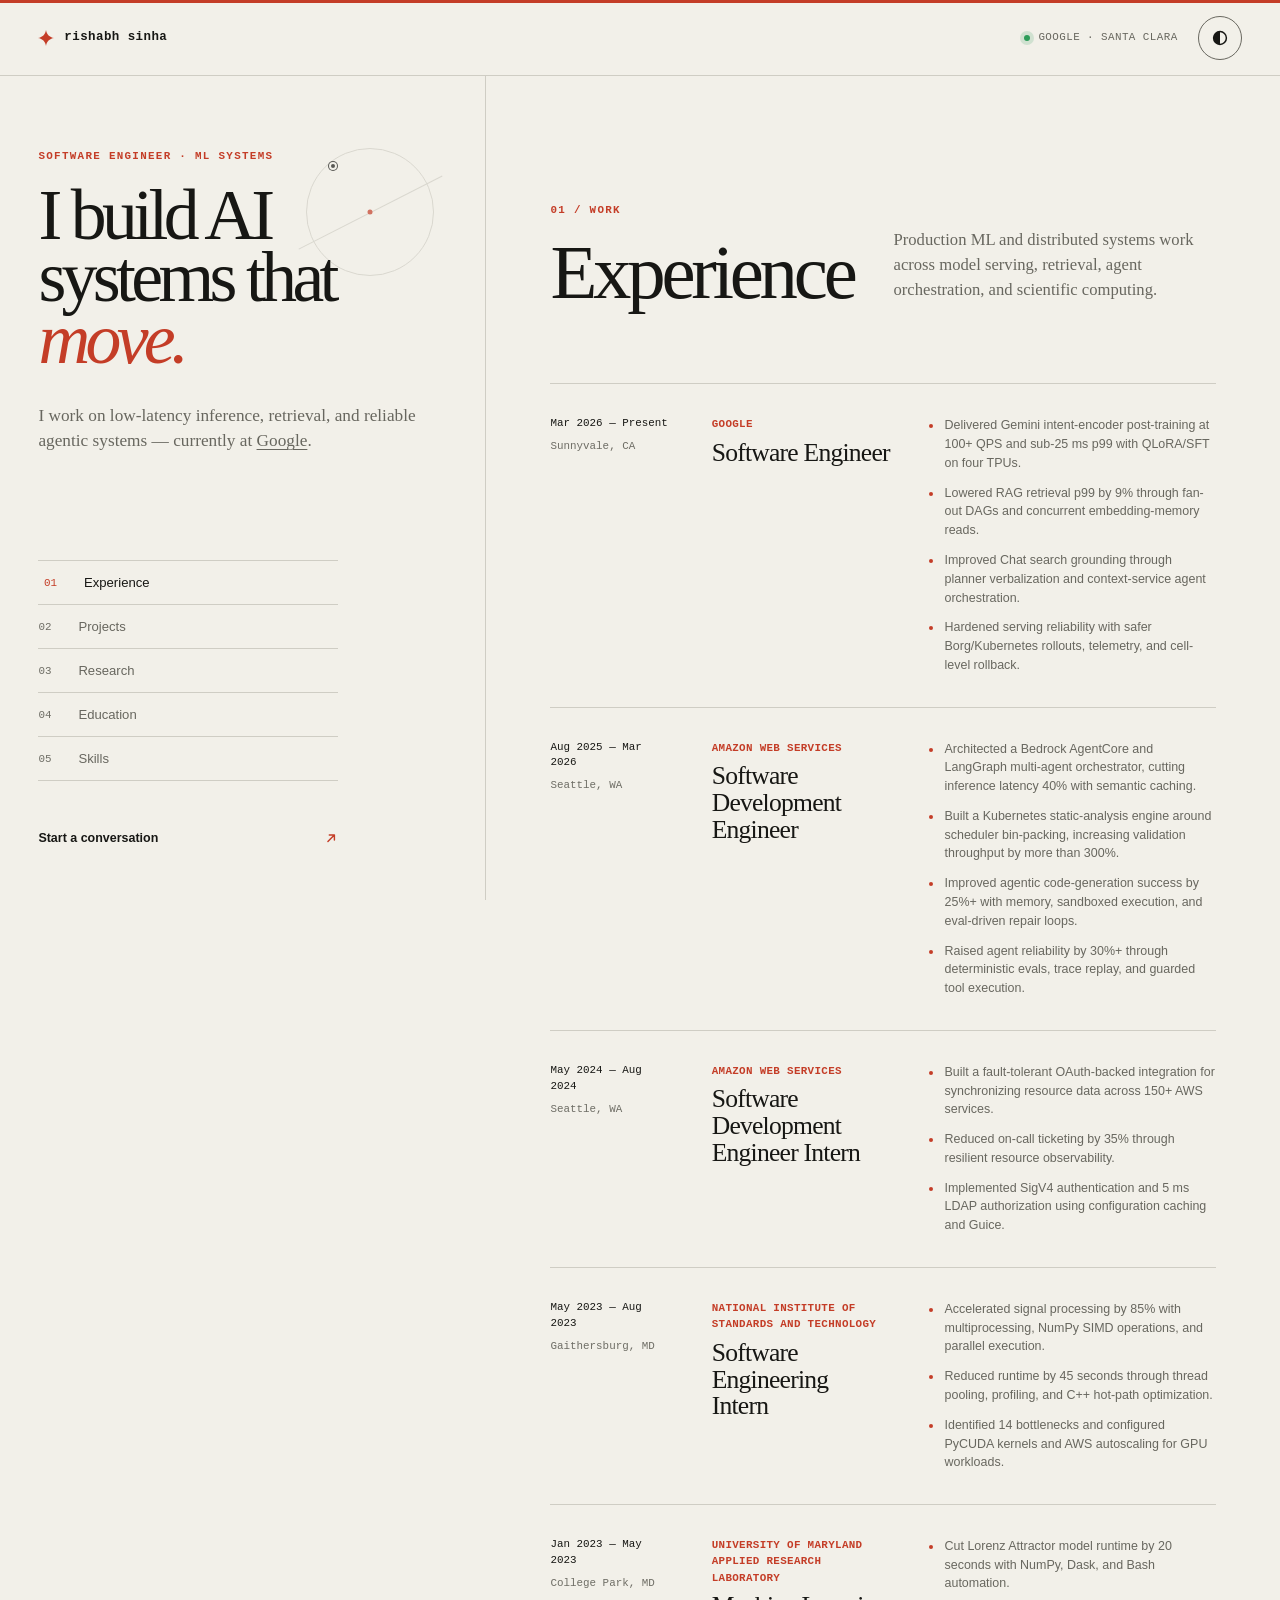
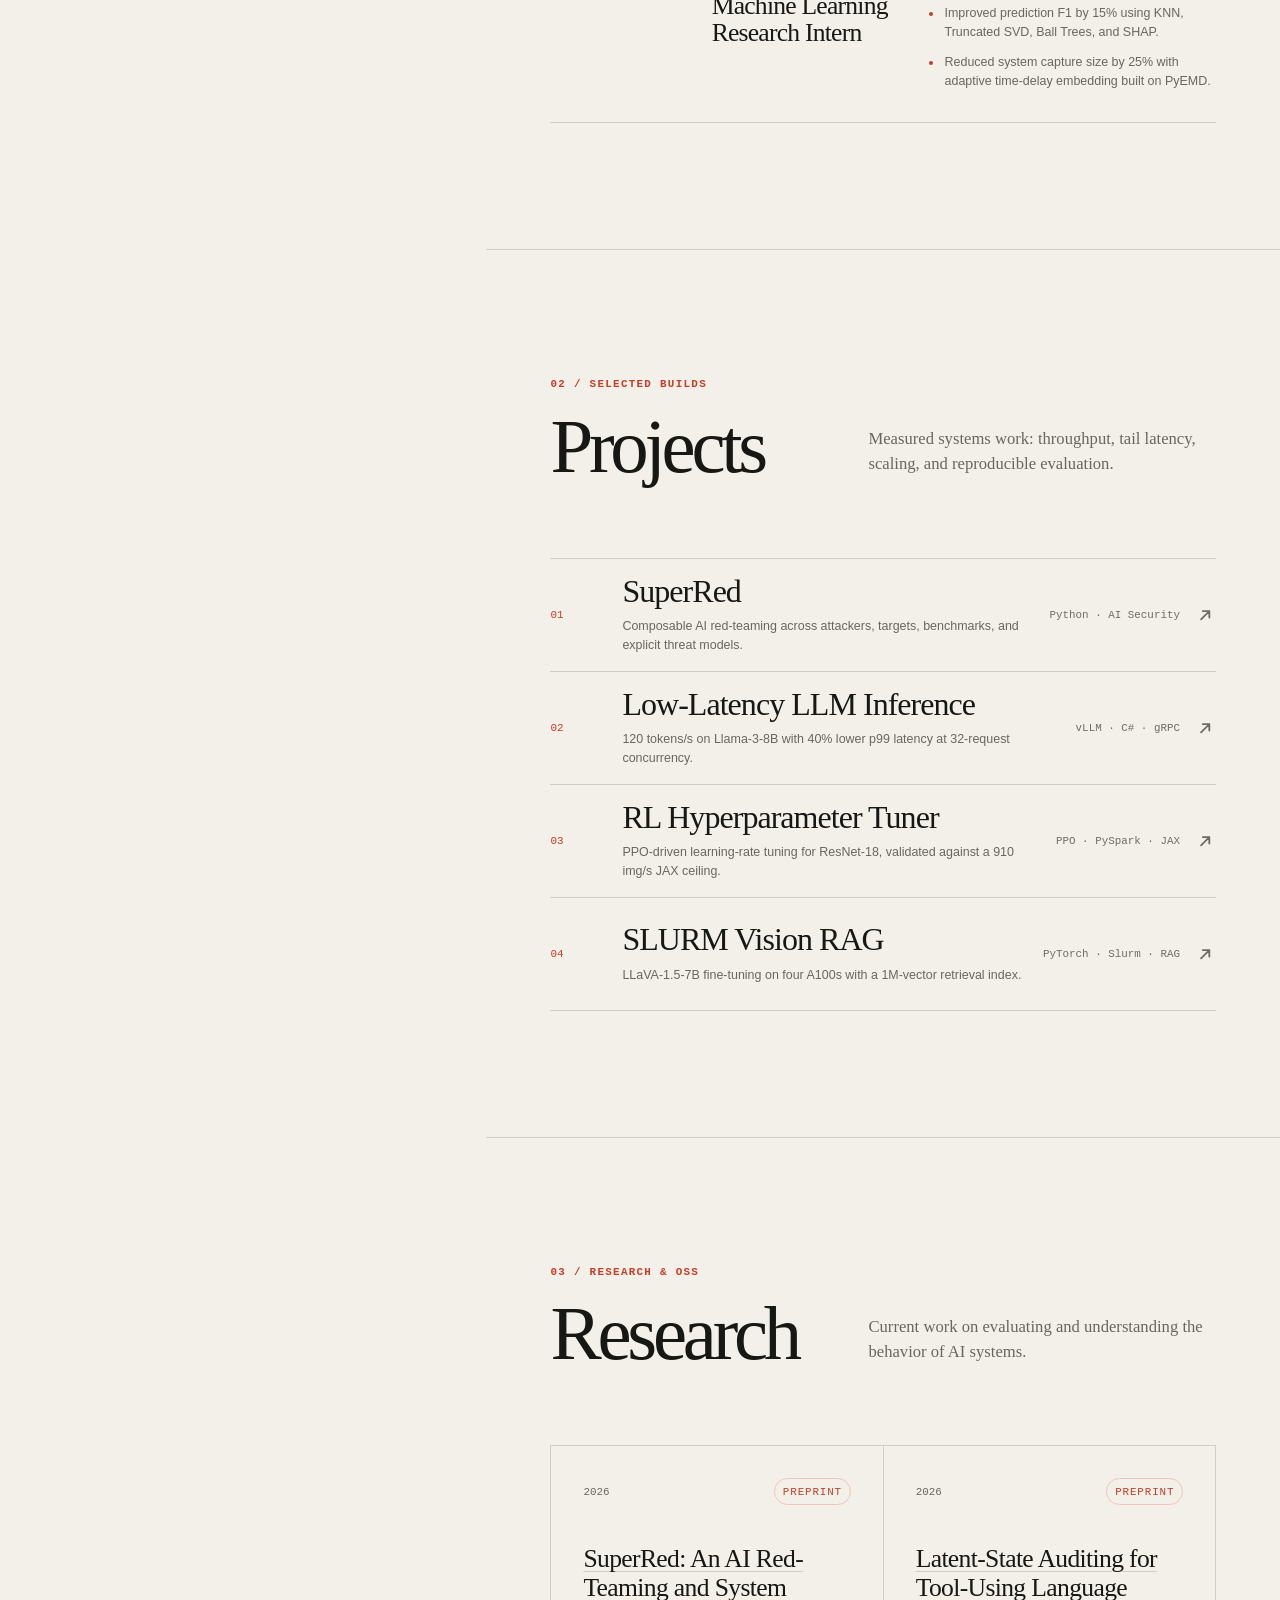
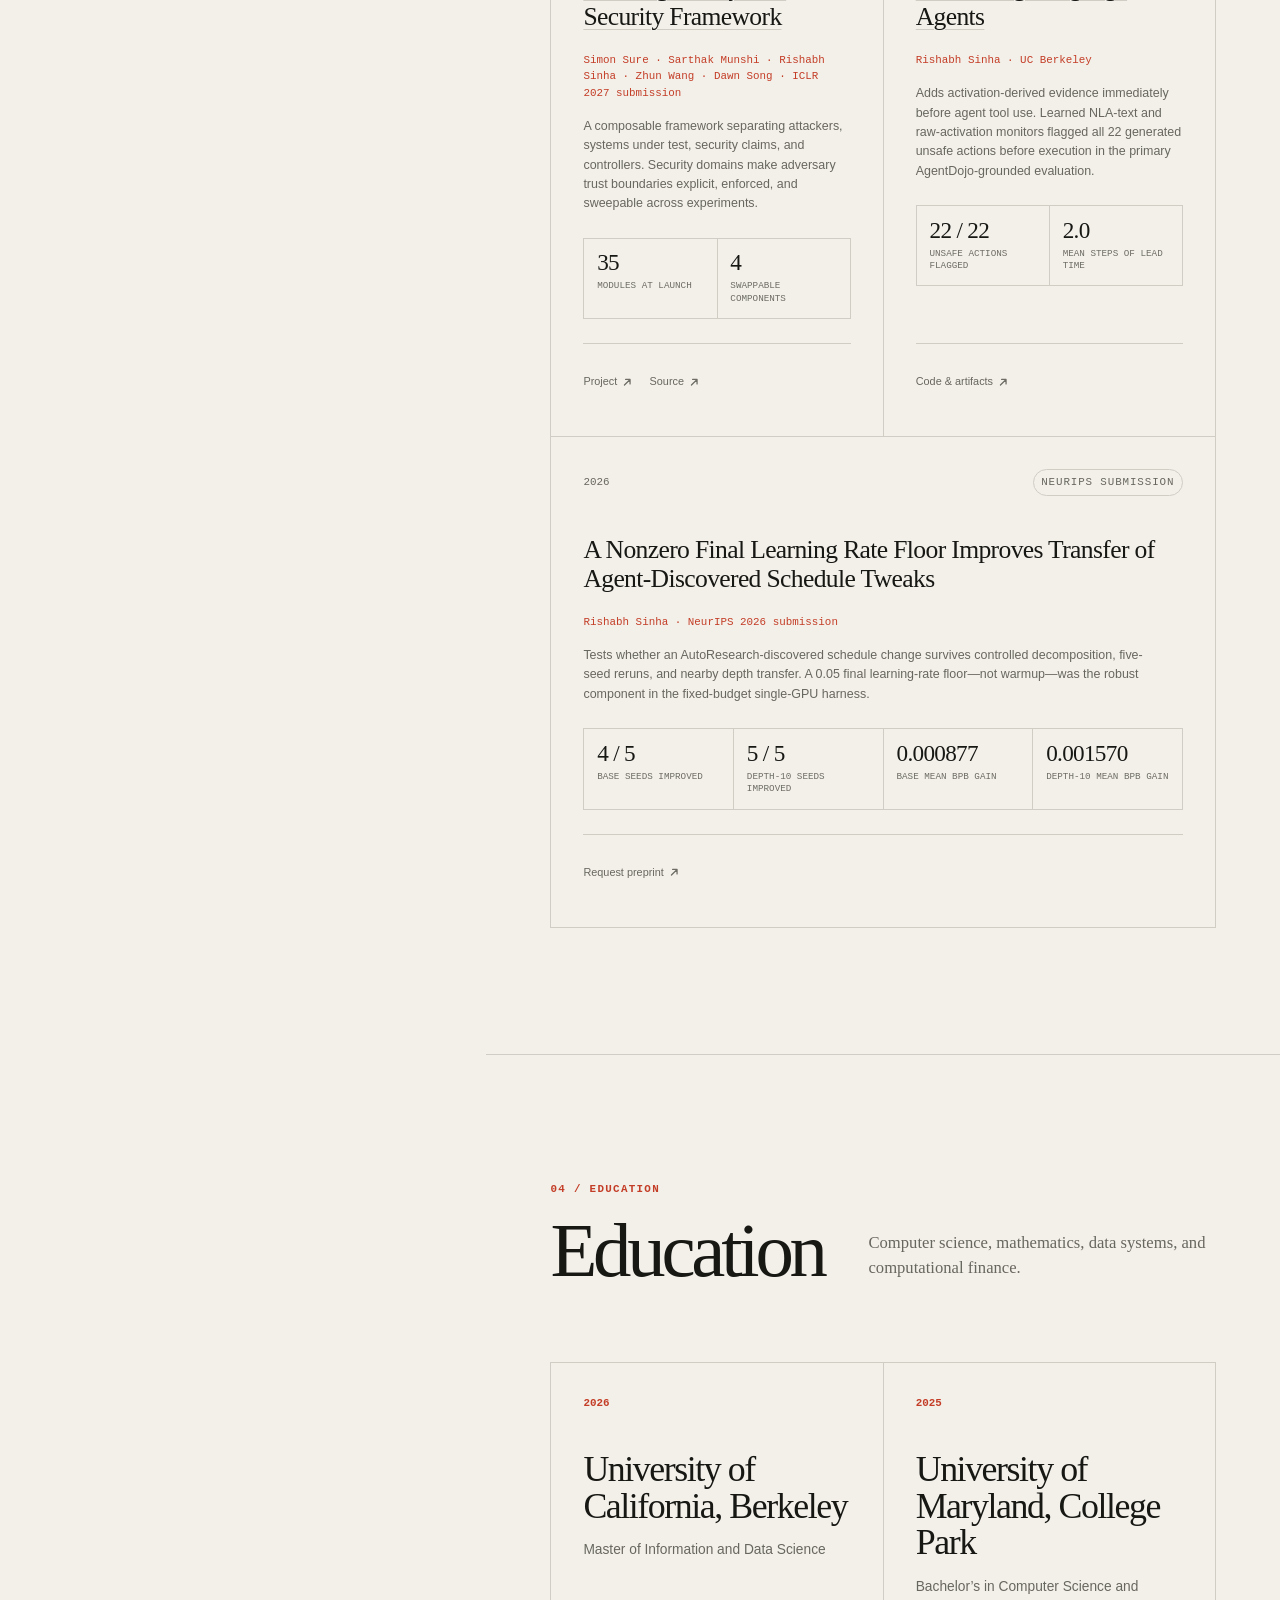
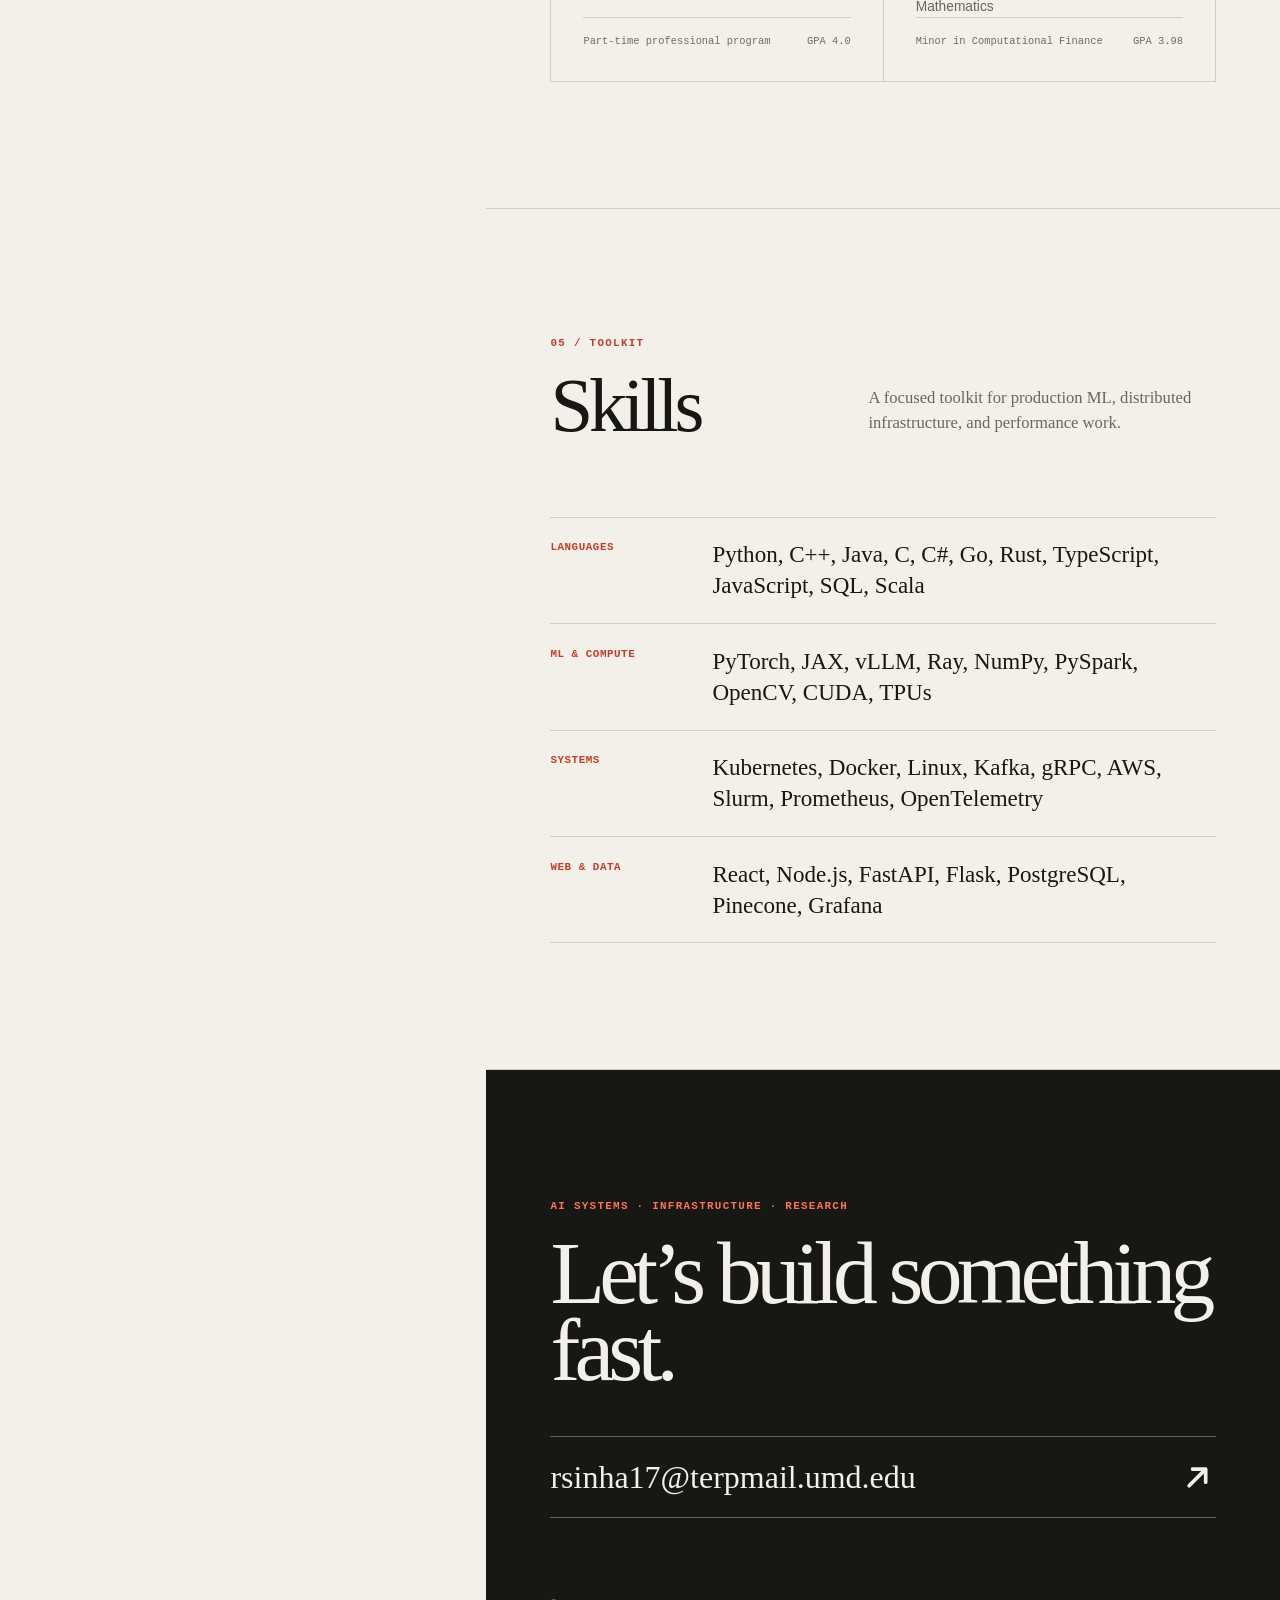
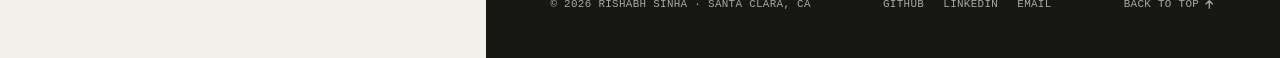
==== index.html @ 25729411 "Indent the sections now nested inside <main> Whitespace only; no rendering change.  Co-Authored-By: " ====
<!doctype html>
<html lang="en">
  <head>
    <meta charset="UTF-8" />
    <meta
      name="viewport"
      content="width=device-width, initial-scale=1.0, viewport-fit=cover"
    />
    <meta
      name="description"
      content="Rishabh Sinha is a software engineer building low-latency AI infrastructure, distributed systems, and reliable agentic systems."
    />
    <meta
      name="theme-color"
      media="(prefers-color-scheme: light)"
      content="#f2f0e9"
    />
    <meta
      name="theme-color"
      media="(prefers-color-scheme: dark)"
      content="#171714"
    />
    <meta property="og:title" content="Rishabh Sinha — Software Engineer" />
    <meta
      property="og:description"
      content="Low-latency AI infrastructure, distributed systems, and reliable agentic systems."
    />
    <meta property="og:type" content="profile" />
    <meta property="og:url" content="https://rishabhsinha.dev/" />
    <meta property="og:site_name" content="Rishabh Sinha" />
    <meta property="og:locale" content="en_US" />
    <meta property="og:image" content="https://rishabhsinha.dev/og-image.png" />
    <meta property="og:image:type" content="image/png" />
    <meta property="og:image:width" content="1200" />
    <meta property="og:image:height" content="630" />
    <meta
      property="og:image:alt"
      content="Rishabh Sinha — software engineer, ML systems. I build AI systems that move."
    />
    <meta name="twitter:card" content="summary_large_image" />
    <meta name="twitter:image" content="https://rishabhsinha.dev/og-image.png" />
    <title>Rishabh Sinha — Software Engineer</title>
    <link rel="canonical" href="https://rishabhsinha.dev/" />
    <link rel="icon" href="favicon.svg" type="image/svg+xml" />
    <link rel="icon" href="icon-192.png" type="image/png" sizes="192x192" />
    <link rel="apple-touch-icon" href="apple-touch-icon.png" />
    <link rel="manifest" href="site.webmanifest" />
    <link rel="stylesheet" href="styles.css" />
    <script type="application/ld+json">
      {
        "@context": "https://schema.org",
        "@type": "ProfilePage",
        "url": "https://rishabhsinha.dev/",
        "dateModified": "2026-08-04",
        "mainEntity": {
          "@type": "Person",
          "name": "Rishabh Sinha",
          "jobTitle": "Software Engineer",
          "email": "mailto:rsinha17@terpmail.umd.edu",
          "homeLocation": {
            "@type": "Place",
            "name": "Santa Clara, California"
          },
          "alumniOf": [
            {
              "@type": "CollegeOrUniversity",
              "name": "University of California, Berkeley"
            },
            {
              "@type": "CollegeOrUniversity",
              "name": "University of Maryland, College Park"
            }
          ],
          "worksFor": {
            "@type": "Organization",
            "name": "Google",
            "url": "https://about.google/"
          },
          "knowsAbout": [
            "Machine learning systems",
            "Low-latency inference",
            "Distributed systems",
            "AI agents",
            "High-performance computing"
          ],
          "sameAs": [
            "https://github.com/rishabhsinha17",
            "https://www.linkedin.com/in/rishabhsinha17"
          ]
        }
      }
    </script>
    <script src="script.js" defer></script>
  </head>
  <body>
    <!--
      Icon sprite. Every decorative mark on the page is drawn from these symbols
      rather than a Unicode glyph, so the shapes are identical on every OS
      instead of falling back to Apple Symbols / Segoe UI Symbol / Noto per platform.
    -->
    <svg class="icon-sprite" xmlns="http://www.w3.org/2000/svg" aria-hidden="true">
      <symbol id="i-star" viewBox="0 0 16 16">
        <path
          d="M8 0c.6 4.4 3.6 7.4 8 8-4.4.6-7.4 3.6-8 8-.6-4.4-3.6-7.4-8-8 4.4-.6 7.4-3.6 8-8Z"
          fill="currentColor"
        />
      </symbol>
      <symbol id="i-contrast" viewBox="0 0 16 16">
        <circle cx="8" cy="8" r="6.4" fill="none" stroke="currentColor" stroke-width="1.5" />
        <path d="M8 1.6a6.4 6.4 0 0 0 0 12.8Z" fill="currentColor" />
      </symbol>
      <symbol id="i-sun" viewBox="0 0 16 16">
        <circle cx="8" cy="8" r="3.1" fill="currentColor" />
        <g
          fill="none"
          stroke="currentColor"
          stroke-width="1.5"
          stroke-linecap="round"
        >
          <path d="M8 .9v1.8M8 13.3v1.8M.9 8h1.8M13.3 8h1.8" />
          <path d="m3 3 1.3 1.3M11.7 11.7 13 13M13 3l-1.3 1.3M4.3 11.7 3 13" />
        </g>
      </symbol>
      <symbol id="i-arrow-ne" viewBox="0 0 16 16">
        <path
          d="M4.4 11.6 11.6 4.4M5.9 4.4h5.7v5.7"
          fill="none"
          stroke="currentColor"
          stroke-width="1.6"
          stroke-linecap="round"
          stroke-linejoin="round"
        />
      </symbol>
      <symbol id="i-arrow-up" viewBox="0 0 16 16">
        <path
          d="M8 13.1V3.4M3.8 7.6 8 3.4l4.2 4.2"
          fill="none"
          stroke="currentColor"
          stroke-width="1.6"
          stroke-linecap="round"
          stroke-linejoin="round"
        />
      </symbol>
    </svg>

    <a class="skip-link" href="#main-content">Skip to content</a>

    <header class="site-header">
      <a class="wordmark" href="#top" aria-label="Rishabh Sinha, back to top">
        <svg class="wordmark-mark" aria-hidden="true" focusable="false">
          <use href="#i-star" />
        </svg>
        <span>rishabh sinha</span>
      </a>

      <div class="header-actions">
        <p class="availability">
          <span class="availability-dot" aria-hidden="true"></span>
          Google · Santa Clara
        </p>
        <button class="theme-toggle" type="button" aria-label="Switch to dark theme">
          <svg class="theme-icon theme-icon-light" aria-hidden="true" focusable="false">
            <use href="#i-contrast" />
          </svg>
          <svg class="theme-icon theme-icon-dark" aria-hidden="true" focusable="false">
            <use href="#i-sun" />
          </svg>
        </button>
      </div>
    </header>

    <div class="page-shell" id="top">
      <section class="intro" aria-labelledby="intro-title">
        <div class="intro-orbit" aria-hidden="true">
          <span class="orbit-dot"></span>
        </div>

        <div class="intro-copy">
          <p class="eyebrow">Software engineer · ML systems</p>
          <h1 id="intro-title">I build AI<br />systems that <em>move.</em></h1>
          <p class="lede">
            I work on low-latency inference, retrieval, and reliable agentic systems —
            currently at <a href="https://about.google/" rel="noreferrer">Google</a>.
          </p>
        </div>

        <nav class="section-nav" aria-label="Page sections">
          <a href="#experience"><span>01</span>Experience</a>
          <a href="#projects"><span>02</span>Projects</a>
          <a href="#research"><span>03</span>Research</a>
          <a href="#education"><span>04</span>Education</a>
          <a href="#skills"><span>05</span>Skills</a>
        </nav>

        <a class="email-link" href="mailto:rsinha17@terpmail.umd.edu">
          <span>Start a conversation</span>
          <svg class="arrow" aria-hidden="true" focusable="false">
            <use href="#i-arrow-ne" />
          </svg>
        </a>
      </section>

      <div class="page-body">
        <main id="main-content" tabindex="-1">
          <section class="content-section" id="experience" aria-labelledby="experience-title">
            <header class="section-heading">
              <div>
                <p class="section-number">01 / Work</p>
                <h2 id="experience-title">Experience</h2>
              </div>
              <p>
                Production ML and distributed systems work across model serving,
                retrieval, agent orchestration, and scientific computing.
              </p>
            </header>

            <ol class="experience-list" role="list">
              <li>
                <div class="experience-meta">
                  <time datetime="2026-03">Mar 2026 — Present</time>
                  <span>Sunnyvale, CA</span>
                </div>
                <div class="experience-role">
                  <p>Google</p>
                  <h3>Software Engineer</h3>
                </div>
                <ul role="list">
                  <li>Delivered Gemini intent-encoder post-training at 100+ QPS and sub-25 ms p99 with QLoRA/SFT on four TPUs.</li>
                  <li>Lowered RAG retrieval p99 by 9% through fan-out DAGs and concurrent embedding-memory reads.</li>
                  <li>Improved Chat search grounding through planner verbalization and context-service agent orchestration.</li>
                  <li>Hardened serving reliability with safer Borg/Kubernetes rollouts, telemetry, and cell-level rollback.</li>
                </ul>
              </li>
              <li>
                <div class="experience-meta">
                  <time datetime="2025-08">Aug 2025 — Mar 2026</time>
                  <span>Seattle, WA</span>
                </div>
                <div class="experience-role">
                  <p>Amazon Web Services</p>
                  <h3>Software Development Engineer</h3>
                </div>
                <ul role="list">
                  <li>Architected a Bedrock AgentCore and LangGraph multi-agent orchestrator, cutting inference latency 40% with semantic caching.</li>
                  <li>Built a Kubernetes static-analysis engine around scheduler bin-packing, increasing validation throughput by more than 300%.</li>
                  <li>Improved agentic code-generation success by 25%+ with memory, sandboxed execution, and eval-driven repair loops.</li>
                  <li>Raised agent reliability by 30%+ through deterministic evals, trace replay, and guarded tool execution.</li>
                </ul>
              </li>
              <li>
                <div class="experience-meta">
                  <time datetime="2024-05">May 2024 — Aug 2024</time>
                  <span>Seattle, WA</span>
                </div>
                <div class="experience-role">
                  <p>Amazon Web Services</p>
                  <h3>Software Development Engineer Intern</h3>
                </div>
                <ul role="list">
                  <li>Built a fault-tolerant OAuth-backed integration for synchronizing resource data across 150+ AWS services.</li>
                  <li>Reduced on-call ticketing by 35% through resilient resource observability.</li>
                  <li>Implemented SigV4 authentication and 5 ms LDAP authorization using configuration caching and Guice.</li>
                </ul>
              </li>
              <li>
                <div class="experience-meta">
                  <time datetime="2023-05">May 2023 — Aug 2023</time>
                  <span>Gaithersburg, MD</span>
                </div>
                <div class="experience-role">
                  <p>National Institute of Standards and Technology</p>
                  <h3>Software Engineering Intern</h3>
                </div>
                <ul role="list">
                  <li>Accelerated signal processing by 85% with multiprocessing, NumPy SIMD operations, and parallel execution.</li>
                  <li>Reduced runtime by 45 seconds through thread pooling, profiling, and C++ hot-path optimization.</li>
                  <li>Identified 14 bottlenecks and configured PyCUDA kernels and AWS autoscaling for GPU workloads.</li>
                </ul>
              </li>
              <li>
                <div class="experience-meta">
                  <time datetime="2023-01">Jan 2023 — May 2023</time>
                  <span>College Park, MD</span>
                </div>
                <div class="experience-role">
                  <p>University of Maryland Applied Research Laboratory</p>
                  <h3>Machine Learning Research Intern</h3>
                </div>
                <ul role="list">
                  <li>Cut Lorenz Attractor model runtime by 20 seconds with NumPy, Dask, and Bash automation.</li>
                  <li>Improved prediction F1 by 15% using KNN, Truncated SVD, Ball Trees, and SHAP.</li>
                  <li>Reduced system capture size by 25% with adaptive time-delay embedding built on PyEMD.</li>
                </ul>
              </li>
            </ol>
          </section>

          <section class="content-section" id="projects" aria-labelledby="projects-title">
            <header class="section-heading">
              <div>
                <p class="section-number">02 / Selected builds</p>
                <h2 id="projects-title">Projects</h2>
              </div>
              <p>Measured systems work: throughput, tail latency, scaling, and reproducible evaluation.</p>
            </header>

            <ol class="project-list" role="list">
              <li>
                <a href="https://superred.simonsure.com/" rel="noreferrer">
                  <span class="project-number">01</span>
                  <span class="project-copy">
                    <strong>SuperRed</strong>
                    <span>Composable AI red-teaming across attackers, targets, benchmarks, and explicit threat models.</span>
                  </span>
                  <span class="project-tags">Python · AI Security</span>
                  <svg class="arrow" aria-hidden="true" focusable="false">
                    <use href="#i-arrow-ne" />
                  </svg>
                </a>
              </li>
              <li>
                <a href="https://github.com/rishabhsinha17/low-latency-llm-inference-server" rel="noreferrer">
                  <span class="project-number">02</span>
                  <span class="project-copy">
                    <strong>Low-Latency LLM Inference</strong>
                    <span>120 tokens/s on Llama-3-8B with 40% lower p99 latency at 32-request concurrency.</span>
                  </span>
                  <span class="project-tags">vLLM · C# · gRPC</span>
                  <svg class="arrow" aria-hidden="true" focusable="false">
                    <use href="#i-arrow-ne" />
                  </svg>
                </a>
              </li>
              <li>
                <a href="https://github.com/rishabhsinha17/rl-hyperparam-tuner" rel="noreferrer">
                  <span class="project-number">03</span>
                  <span class="project-copy">
                    <strong>RL Hyperparameter Tuner</strong>
                    <span>PPO-driven learning-rate tuning for ResNet-18, validated against a 910 img/s JAX ceiling.</span>
                  </span>
                  <span class="project-tags">PPO · PySpark · JAX</span>
                  <svg class="arrow" aria-hidden="true" focusable="false">
                    <use href="#i-arrow-ne" />
                  </svg>
                </a>
              </li>
              <li>
                <a href="https://github.com/rishabhsinha17/slurm-vision-rag-platform" rel="noreferrer">
                  <span class="project-number">04</span>
                  <span class="project-copy">
                    <strong>SLURM Vision RAG</strong>
                    <span>LLaVA-1.5-7B fine-tuning on four A100s with a 1M-vector retrieval index.</span>
                  </span>
                  <span class="project-tags">PyTorch · Slurm · RAG</span>
                  <svg class="arrow" aria-hidden="true" focusable="false">
                    <use href="#i-arrow-ne" />
                  </svg>
                </a>
              </li>
            </ol>
          </section>

          <section class="content-section" id="research" aria-labelledby="research-title">
            <header class="section-heading">
              <div>
                <p class="section-number">03 / Research &amp; OSS</p>
                <h2 id="research-title">Research</h2>
              </div>
              <p>Current work on evaluating and understanding the behavior of AI systems.</p>
            </header>

            <ol class="research-list" role="list">
              <li>
                <div class="research-meta">
                  <time datetime="2026">2026</time>
                  <span class="status status-preprint">Preprint</span>
                </div>
                <h3>
                  <a href="https://superred.simonsure.com/" rel="noreferrer">
                    SuperRed: An AI Red-Teaming and System Security Framework
                  </a>
                </h3>
                <p class="research-authors">
                  Simon Sure · Sarthak Munshi · Rishabh Sinha · Zhun Wang · Dawn Song · ICLR 2027 submission
                </p>
                <p class="research-summary">
                  A composable framework separating attackers, systems under test, security claims,
                  and controllers. Security domains make adversary trust boundaries explicit,
                  enforced, and sweepable across experiments.
                </p>
                <dl class="research-metrics" aria-label="Framework scale">
                  <div><dt>35</dt><dd>modules at launch</dd></div>
                  <div><dt>4</dt><dd>swappable components</dd></div>
                </dl>
                <div class="research-footer research-links">
                  <a href="https://superred.simonsure.com/" rel="noreferrer">
                    Project
                    <svg class="arrow" aria-hidden="true" focusable="false"><use href="#i-arrow-ne" /></svg>
                  </a>
                  <a href="https://github.com/RoldSI/superred" rel="noreferrer">
                    Source
                    <svg class="arrow" aria-hidden="true" focusable="false"><use href="#i-arrow-ne" /></svg>
                  </a>
                </div>
              </li>
              <li>
                <div class="research-meta">
                  <time datetime="2026">2026</time>
                  <span class="status status-preprint">Preprint</span>
                </div>
                <h3>
                  <a href="https://github.com/rishabhsinha17/latent-state-auditing" rel="noreferrer">
                    Latent-State Auditing for Tool-Using Language Agents
                  </a>
                </h3>
                <p class="research-authors">Rishabh Sinha · UC Berkeley</p>
                <p class="research-summary">
                  Adds activation-derived evidence immediately before agent tool use. Learned
                  NLA-text and raw-activation monitors flagged all 22 generated unsafe actions
                  before execution in the primary AgentDojo-grounded evaluation.
                </p>
                <dl class="research-metrics" aria-label="Latent-state auditing results">
                  <div><dt>22 / 22</dt><dd>unsafe actions flagged</dd></div>
                  <div><dt>2.0</dt><dd>mean steps of lead time</dd></div>
                </dl>
                <div class="research-footer research-links">
                  <a href="https://github.com/rishabhsinha17/latent-state-auditing" rel="noreferrer">
                    Code &amp; artifacts
                    <svg class="arrow" aria-hidden="true" focusable="false"><use href="#i-arrow-ne" /></svg>
                  </a>
                </div>
              </li>
              <li class="research-wide">
                <div class="research-meta">
                  <time datetime="2026">2026</time>
                  <span class="status">NeurIPS submission</span>
                </div>
                <h3>A Nonzero Final Learning Rate Floor Improves Transfer of Agent-Discovered Schedule Tweaks</h3>
                <p class="research-authors">Rishabh Sinha · NeurIPS 2026 submission</p>
                <p class="research-summary">
                  Tests whether an AutoResearch-discovered schedule change survives controlled
                  decomposition, five-seed reruns, and nearby depth transfer. A 0.05 final
                  learning-rate floor—not warmup—was the robust component in the fixed-budget
                  single-GPU harness.
                </p>
                <dl class="research-metrics" aria-label="Learning-rate floor results">
                  <div><dt>4 / 5</dt><dd>base seeds improved</dd></div>
                  <div><dt>5 / 5</dt><dd>depth-10 seeds improved</dd></div>
                  <div><dt>0.000877</dt><dd>base mean BPB gain</dd></div>
                  <div><dt>0.001570</dt><dd>depth-10 mean BPB gain</dd></div>
                </dl>
                <div class="research-footer research-links">
                  <a href="mailto:rsinha17@terpmail.umd.edu?subject=Schedule%20Tweaks%20Preprint">
                    Request preprint
                    <svg class="arrow" aria-hidden="true" focusable="false"><use href="#i-arrow-ne" /></svg>
                  </a>
                </div>
              </li>
            </ol>
          </section>

          <section class="content-section" id="education" aria-labelledby="education-title">
            <header class="section-heading">
              <div>
                <p class="section-number">04 / Education</p>
                <h2 id="education-title">Education</h2>
              </div>
              <p>Computer science, mathematics, data systems, and computational finance.</p>
            </header>

            <div class="education-grid">
              <article>
                <p class="education-year">2026</p>
                <h3>University of California, Berkeley</h3>
                <p>Master of Information and Data Science</p>
                <div>
                  <span>Part-time professional program</span>
                  <span>GPA 4.0</span>
                </div>
              </article>
              <article>
                <p class="education-year">2025</p>
                <h3>University of Maryland, College Park</h3>
                <p>Bachelor’s in Computer Science and Mathematics</p>
                <div>
                  <span>Minor in Computational Finance</span>
                  <span>GPA 3.98</span>
                </div>
              </article>
            </div>
          </section>

          <section class="content-section" id="skills" aria-labelledby="skills-title">
            <header class="section-heading">
              <div>
                <p class="section-number">05 / Toolkit</p>
                <h2 id="skills-title">Skills</h2>
              </div>
              <p>A focused toolkit for production ML, distributed infrastructure, and performance work.</p>
            </header>

            <dl class="skills-list">
              <div>
                <dt>Languages</dt>
                <dd>Python, C++, Java, C, C#, Go, Rust, TypeScript, JavaScript, SQL, Scala</dd>
              </div>
              <div>
                <dt>ML &amp; compute</dt>
                <dd>PyTorch, JAX, vLLM, Ray, NumPy, PySpark, OpenCV, CUDA, TPUs</dd>
              </div>
              <div>
                <dt>Systems</dt>
                <dd>Kubernetes, Docker, Linux, Kafka, gRPC, AWS, Slurm, Prometheus, OpenTelemetry</dd>
              </div>
              <div>
                <dt>Web &amp; data</dt>
                <dd>React, Node.js, FastAPI, Flask, PostgreSQL, Pinecone, Grafana</dd>
              </div>
            </dl>
          </section>
        </main>

        <footer class="site-footer">
          <div>
            <p class="footer-kicker">AI systems · infrastructure · research</p>
            <h2>Let’s build something fast.</h2>
          </div>
          <a class="footer-email" href="mailto:rsinha17@terpmail.umd.edu">
            <span>rsinha17@terpmail.umd.edu</span>
            <svg class="arrow" aria-hidden="true" focusable="false">
              <use href="#i-arrow-ne" />
            </svg>
          </a>
          <div class="footer-bottom">
            <p>© <span id="current-year">2026</span> Rishabh Sinha · Santa Clara, CA</p>
            <nav aria-label="Profile links">
              <a href="https://github.com/rishabhsinha17" rel="me noreferrer">GitHub</a>
              <a href="https://www.linkedin.com/in/rishabhsinha17" rel="me noreferrer">LinkedIn</a>
              <a href="mailto:rsinha17@terpmail.umd.edu">Email</a>
            </nav>
            <a class="back-to-top" href="#top">
              Back to top
              <svg class="arrow arrow-up" aria-hidden="true" focusable="false">
                <use href="#i-arrow-up" />
              </svg>
            </a>
          </div>
        </footer>
      </div>
    </div>
  </body>
</html>
---- styles.css ----
:root {
  color-scheme: light;
  --paper: #f2f0e9;
  --paper-raised: #faf8f2;
  --ink: #171714;
  --muted: #68675f;
  --faint: #6e6d65;
  --rule: #cfcdc4;
  --accent: #c43d27;
  --accent-soft: #f0c5b9;
  --selection: #ffdb61;
  --footer-accent: #ff7258;
  --footer-muted: #aaa89f;
  --display: "Iowan Old Style", "Baskerville", "Times New Roman", serif;
  --sans: "Helvetica Neue", "Neue Haas Grotesk Text Pro", "Arial", sans-serif;
  --mono: "SFMono-Regular", "SF Mono", "Roboto Mono", "Courier New", monospace;
}

html[data-theme="dark"] {
  color-scheme: dark;
  --paper: #171714;
  --paper-raised: #211f1b;
  --ink: #eeece4;
  --muted: #aaa89f;
  --faint: #8b8980;
  --rule: #3f3d37;
  --accent: #ff7258;
  --accent-soft: #69392e;
  --selection: #775f14;
  --footer-accent: #b93622;
  --footer-muted: #68675f;
}

@media (prefers-color-scheme: dark) {
  html:not([data-theme]) {
    color-scheme: dark;
    --paper: #171714;
    --paper-raised: #211f1b;
    --ink: #eeece4;
    --muted: #aaa89f;
    --faint: #8b8980;
    --rule: #3f3d37;
    --accent: #ff7258;
    --accent-soft: #69392e;
    --selection: #775f14;
    --footer-accent: #b93622;
    --footer-muted: #68675f;
  }
}

* {
  box-sizing: border-box;
}

button {
  font: inherit;
  color: inherit;
}

html {
  overflow-x: clip;
  scroll-behavior: smooth;
  scroll-padding-top: 2rem;
  -webkit-text-size-adjust: 100%;
  text-size-adjust: 100%;
}

body {
  margin: 0;
  background: var(--paper);
  color: var(--ink);
  font-family: var(--sans);
  font-size: 16px;
  line-height: 1.5;
  text-rendering: optimizeLegibility;
  -webkit-font-smoothing: antialiased;
  -webkit-tap-highlight-color: transparent;
  /*
    Only the background cross-fades. Transitioning `color` at the same time
    dragged text and page through mid-grey together, collapsing contrast to
    1.03:1 for ~70ms on every theme switch.
  */
  transition: background-color 180ms ease;
}

body::before {
  position: fixed;
  z-index: 10;
  top: 0;
  right: 0;
  left: 0;
  height: 3px;
  background: var(--accent);
  content: "";
}

::selection {
  background: var(--selection);
  color: var(--ink);
}

a {
  color: inherit;
  text-decoration-thickness: 1px;
  text-underline-offset: 0.18em;
}

/*
  Icon system. The sprite itself never renders; every mark is a <use> of one of
  its symbols, sized in em so it tracks the text it sits beside and is the same
  shape on every platform.
*/
.icon-sprite {
  display: none;
}

.arrow,
.wordmark-mark,
.theme-icon {
  flex: none;
  width: 1em;
  height: 1em;
  fill: none;
  vertical-align: -0.125em;
}

.arrow {
  color: var(--faint);
  font-size: 1.15em;
  transition: transform 150ms ease;
}

a:hover .arrow {
  color: var(--accent);
}

a:hover .arrow:not(.arrow-up) {
  transform: translate(2px, -2px);
}

a:hover .arrow-up {
  transform: translateY(-2px);
}

a:focus-visible,
button:focus-visible {
  border-radius: 2px;
  outline: 2px solid var(--accent);
  outline-offset: 4px;
}

.skip-link {
  position: fixed;
  z-index: 100;
  top: 1rem;
  left: 1rem;
  padding: 0.65rem 0.9rem;
  background: var(--ink);
  color: var(--paper);
  font-weight: 700;
  transform: translateY(-200%);
}

.skip-link:focus {
  transform: translateY(0);
}

.site-header {
  position: relative;
  z-index: 20;
  display: flex;
  align-items: center;
  justify-content: space-between;
  min-height: 76px;
  /* 3vw matches .intro's left gutter, so the wordmark aligns with the H1. */
  padding: 0 max(3vw, env(safe-area-inset-right)) 0
    max(3vw, env(safe-area-inset-left));
  border-bottom: 1px solid var(--rule);
}

.wordmark {
  display: inline-flex;
  gap: 0.62rem;
  align-items: center;
  min-height: 44px;
  font-family: var(--mono);
  font-size: 0.78rem;
  font-weight: 700;
  letter-spacing: 0.035em;
  text-decoration: none;
}

.wordmark-mark {
  color: var(--accent);
  font-size: 1rem;
  transition: transform 150ms ease;
}

.wordmark:hover .wordmark-mark {
  transform: rotate(45deg);
}

.header-actions {
  display: flex;
  gap: 1.25rem;
  align-items: center;
}

.availability {
  display: flex;
  gap: 0.5rem;
  align-items: center;
  margin: 0;
  color: var(--muted);
  font-family: var(--mono);
  font-size: 0.68rem;
  letter-spacing: 0.04em;
  text-transform: uppercase;
}

.availability-dot {
  width: 6px;
  height: 6px;
  border-radius: 50%;
  background: #2d9c58;
  box-shadow: 0 0 0 4px color-mix(in srgb, #2d9c58 17%, transparent);
}

.theme-toggle {
  display: grid;
  width: 44px;
  height: 44px;
  padding: 0;
  border: 1px solid var(--muted);
  border-radius: 50%;
  background: transparent;
  color: var(--ink);
  cursor: pointer;
  place-items: center;
  transition:
    border-color 150ms ease,
    background 150ms ease,
    transform 150ms ease;
}

.theme-toggle:hover {
  border-color: var(--ink);
  background: var(--paper-raised);
  transform: rotate(15deg);
}

/* The active glyph is chosen in CSS so it is correct on first paint, before
   script.js has run — and stays correct if it never runs at all. */
.theme-icon-dark,
html[data-theme="dark"] .theme-icon-light {
  display: none;
}

html[data-theme="dark"] .theme-icon-dark {
  display: block;
}

@media (prefers-color-scheme: dark) {
  html:not([data-theme]) .theme-icon-light {
    display: none;
  }

  html:not([data-theme]) .theme-icon-dark {
    display: block;
  }
}

.page-shell {
  display: grid;
  grid-template-columns: minmax(320px, 38vw) minmax(0, 1fr);
}

.intro {
  position: sticky;
  top: 0;
  display: flex;
  flex-direction: column;
  /*
    The rail starts 76px down, below .site-header, so a full 100vh pushed its
    last child — the "Start a conversation" CTA — below the fold on every
    desktop. Subtracting the header height is what the other three breakpoints
    already do. max-height + auto overflow keeps the CTA reachable when large
    text or a short window makes the content taller than the rail.
  */
  height: calc(100svh - 76px);
  max-height: calc(100svh - 76px);
  min-height: 0;
  padding: clamp(4.5rem, 8vh, 7rem) clamp(2rem, 5vw, 6rem) 2.5rem
    max(3vw, env(safe-area-inset-left));
  overflow-y: auto;
  overscroll-behavior: contain;
  border-right: 1px solid var(--rule);
}

.intro-orbit {
  position: absolute;
  z-index: -1;
  top: 4.5rem;
  right: 4vw;
  width: clamp(90px, 10vw, 150px);
  aspect-ratio: 1;
  border: 1px solid var(--rule);
  border-radius: 50%;
  opacity: 0.7;
}

.intro-orbit::before,
.intro-orbit::after {
  position: absolute;
  content: "";
}

.intro-orbit::before {
  top: 50%;
  right: -14%;
  left: -14%;
  border-top: 1px solid var(--rule);
  transform: rotate(-27deg);
}

.intro-orbit::after {
  top: 50%;
  left: 50%;
  width: 5px;
  height: 5px;
  border-radius: 50%;
  background: var(--accent);
  transform: translate(-50%, -50%);
}

.orbit-dot {
  position: absolute;
  top: 10%;
  left: 17%;
  width: 8px;
  height: 8px;
  border: 2px solid var(--paper);
  border-radius: 50%;
  background: var(--ink);
  box-shadow: 0 0 0 1px var(--ink);
}

.eyebrow,
.section-number,
.footer-kicker {
  margin: 0 0 1.2rem;
  color: var(--accent);
  font-family: var(--mono);
  font-size: 0.68rem;
  font-weight: 700;
  letter-spacing: 0.12em;
  text-transform: uppercase;
}

.intro h1 {
  max-width: 650px;
  margin: 0;
  font-family: var(--display);
  font-size: clamp(3.3rem, 5.6vw, 6.8rem);
  font-weight: 400;
  letter-spacing: -0.065em;
  line-height: 0.87;
}

.intro h1 em {
  color: var(--accent);
  font-weight: 400;
}

.lede {
  max-width: 530px;
  margin: 2rem 0 0;
  color: var(--muted);
  font-family: var(--display);
  font-size: clamp(1.08rem, 1.3vw, 1.35rem);
  line-height: 1.48;
}

.lede a:hover {
  color: var(--accent);
}

.section-nav {
  display: flex;
  flex-direction: column;
  max-width: 300px;
  margin: auto 0 2.2rem;
  border-top: 1px solid var(--rule);
}

.section-nav a {
  display: grid;
  grid-template-columns: 2.5rem 1fr;
  align-items: center;
  /* 44px minimum touch target rather than the 40.8px the padding alone gave. */
  min-height: 44px;
  padding: 0.5rem 0;
  border-bottom: 1px solid var(--rule);
  color: var(--muted);
  font-size: 0.82rem;
  text-decoration: none;
  transition:
    color 150ms ease,
    padding-left 150ms ease;
}

.section-nav a span {
  color: var(--faint);
  font-family: var(--mono);
  font-size: 0.68rem;
}

.section-nav a:hover,
.section-nav a.is-active {
  padding-left: 0.35rem;
  color: var(--ink);
}

.section-nav a.is-active span {
  color: var(--accent);
}

.email-link {
  display: flex;
  align-items: center;
  justify-content: space-between;
  max-width: 300px;
  padding: 0.78rem 0;
  color: var(--ink);
  font-size: 0.78rem;
  font-weight: 700;
  text-decoration: none;
}

.email-link .arrow {
  color: var(--accent);
}

.page-body {
  min-width: 0;
}

.content-section {
  /*
    Vertical rhythm is capped against viewport height as well as width: on a
    1366x650 laptop a pure 10vw gave 137px of padding top and bottom, so
    inter-section whitespace ate 42% of a screenful.
  */
  padding: clamp(3.5rem, min(10vw, 14vh), 9rem)
    max(clamp(1.5rem, 5vw, 5.5rem), env(safe-area-inset-right))
    clamp(3.5rem, min(10vw, 14vh), 9rem)
    max(clamp(1.5rem, 5vw, 5.5rem), env(safe-area-inset-left));
  border-bottom: 1px solid var(--rule);
}

.section-heading {
  display: grid;
  grid-template-columns: minmax(max-content, 0.8fr) 1fr;
  gap: 2.5rem;
  align-items: end;
  margin-bottom: clamp(3rem, 6vw, 5.5rem);
}

.section-heading h2 {
  margin: 0;
  font-family: var(--display);
  /*
    Lower bound meets the <=680px rule's upper bound (both 4.5rem), so the
    headline no longer shrinks 88px -> 51px when the viewport grows by 1px.
  */
  font-size: clamp(4.5rem, 6vw, 6.5rem);
  font-weight: 400;
  letter-spacing: -0.055em;
  line-height: 0.9;
}

.section-heading > p {
  max-width: 390px;
  margin: 0 0 0.25rem;
  color: var(--muted);
  font-family: var(--display);
  font-size: 1.04rem;
  line-height: 1.5;
}

.research-list,
.project-list {
  margin: 0;
  padding: 0;
  list-style: none;
}

.research-list {
  display: grid;
  grid-template-columns: repeat(2, minmax(0, 1fr));
  border-top: 1px solid var(--rule);
  border-left: 1px solid var(--rule);
}

.research-list > li {
  display: flex;
  flex-direction: column;
  /* Matches .education-grid article so the two card grids read as one system. */
  min-height: 310px;
  padding: clamp(1.25rem, 3vw, 2rem);
  border-right: 1px solid var(--rule);
  border-bottom: 1px solid var(--rule);
  transition: background 180ms ease;
}

.research-list > li:hover {
  background: var(--paper-raised);
}

.research-list > .research-wide {
  grid-column: 1 / -1;
  min-height: 360px;
}

.research-wide h3 {
  max-width: 760px;
}

.research-wide .research-summary {
  max-width: 580px;
}

.research-wide .research-metrics {
  grid-template-columns: repeat(4, minmax(0, 1fr));
}

.research-meta,
.research-footer {
  display: flex;
  align-items: center;
  justify-content: space-between;
}

.research-meta time {
  color: var(--muted);
  font-family: var(--mono);
  font-size: 0.68rem;
}

.status {
  padding: 0.27rem 0.48rem;
  border: 1px solid var(--rule);
  border-radius: 99px;
  color: var(--muted);
  font-family: var(--mono);
  font-size: 0.68rem;
  letter-spacing: 0.08em;
  text-transform: uppercase;
}

.status-preprint {
  border-color: var(--accent-soft);
  color: var(--accent);
}

.research-list h3 {
  margin: 2.5rem 0 2rem;
  font-family: var(--display);
  font-size: clamp(1.35rem, 2vw, 1.9rem);
  font-weight: 400;
  letter-spacing: -0.025em;
  line-height: 1.13;
}

.research-list h3 a {
  text-decoration-color: var(--rule);
  text-decoration-line: underline;
  text-decoration-thickness: 1px;
  text-underline-offset: 0.16em;
}

.research-list h3 a:hover {
  color: var(--accent);
}

.research-footer {
  gap: 1rem;
  align-items: flex-end;
  margin-top: auto;
  padding-top: 1rem;
  border-top: 1px solid var(--rule);
}

.research-footer p,
.research-footer a {
  margin: 0;
  color: var(--muted);
  font-size: 0.68rem;
  line-height: 1.4;
}

.research-footer p {
  max-width: 55%;
}

.research-footer a {
  display: inline-flex;
  gap: 0.35em;
  align-items: center;
  min-height: 44px;
  text-align: right;
  text-decoration: none;
}

.research-footer a:hover {
  color: var(--accent);
}

.project-list li {
  border-top: 1px solid var(--rule);
}

.project-list li:last-child {
  border-bottom: 1px solid var(--rule);
}

.project-list a {
  display: grid;
  grid-template-columns: 3.5rem minmax(0, 1fr) auto 1.25rem;
  gap: 1rem;
  align-items: center;
  min-height: 112px;
  padding: 1rem 0;
  text-decoration: none;
}

.project-list a:hover .project-copy strong {
  color: var(--accent);
}

.project-list a:hover .project-number {
  transform: rotate(-5deg);
}

.project-number {
  color: var(--accent);
  font-family: var(--mono);
  font-size: 0.68rem;
  transition: transform 150ms ease;
}

.project-copy {
  display: flex;
  flex-direction: column;
}

.project-copy strong {
  font-family: var(--display);
  font-size: clamp(1.45rem, 2.5vw, 2.4rem);
  font-weight: 400;
  letter-spacing: -0.03em;
  line-height: 1.05;
  transition: color 150ms ease;
}

.project-copy > span {
  margin-top: 0.55rem;
  color: var(--muted);
  font-size: 0.78rem;
}

.project-tags {
  color: var(--faint);
  font-family: var(--mono);
  font-size: 0.68rem;
  text-align: right;
}

.experience-list {
  margin: 0;
  padding: 0;
  list-style: none;
}

.experience-list > li {
  display: grid;
  /*
    The three minimums plus two gaps used to total 659px inside a 645px column
    at 1241-1271px, so the bullet copy hung 14px past the right margin every
    other section respects. Percentage minimums cannot exceed the track.
  */
  grid-template-columns:
    minmax(0, 0.62fr)
    minmax(0, 0.9fr)
    minmax(0, 1.45fr);
  gap: clamp(1.25rem, 3vw, 3rem);
  padding: 2rem 0;
  border-top: 1px solid var(--rule);
}

.experience-list > li:last-child {
  border-bottom: 1px solid var(--rule);
}

.experience-meta {
  display: flex;
  flex-direction: column;
  gap: 0.45rem;
  color: var(--faint);
  font-family: var(--mono);
  font-size: 0.68rem;
  line-height: 1.45;
}

.experience-meta time {
  color: var(--ink);
}

.experience-role p {
  margin: 0 0 0.45rem;
  color: var(--accent);
  font-family: var(--mono);
  font-size: 0.68rem;
  font-weight: 700;
  letter-spacing: 0.03em;
  text-transform: uppercase;
}

.experience-role h3 {
  margin: 0;
  font-family: var(--display);
  font-size: clamp(1.35rem, 2vw, 1.9rem);
  font-weight: 400;
  letter-spacing: -0.03em;
  line-height: 1.05;
}

.experience-list ul {
  display: flex;
  flex-direction: column;
  gap: 0.7rem;
  max-width: 560px;
  margin: 0;
  padding: 0;
  color: var(--muted);
  font-size: 0.78rem;
  line-height: 1.5;
  list-style: none;
}

.experience-list ul li {
  position: relative;
  padding-left: 1rem;
}

.experience-list ul li::before {
  position: absolute;
  top: 0.64em;
  left: 0;
  width: 4px;
  height: 4px;
  border-radius: 50%;
  background: var(--accent);
  content: "";
}

.research-authors {
  margin: -0.75rem 0 1rem;
  color: var(--accent);
  font-family: var(--mono);
  font-size: 0.68rem;
  line-height: 1.5;
}

.research-summary {
  max-width: 480px;
  margin: 0 0 1.5rem;
  color: var(--muted);
  font-size: 0.78rem;
  line-height: 1.55;
}

.research-metrics {
  display: grid;
  grid-template-columns: repeat(2, minmax(0, 1fr));
  gap: 1px;
  margin: 0 0 1.5rem;
  background: var(--rule);
  border: 1px solid var(--rule);
}

.research-metrics div {
  padding: 0.8rem;
  background: var(--paper);
}

.research-list > li:hover .research-metrics div {
  background: var(--paper-raised);
}

.research-metrics dt {
  color: var(--ink);
  font-family: var(--display);
  font-size: 1.45rem;
  letter-spacing: -0.03em;
  line-height: 1;
}

.research-metrics dd {
  margin: 0.35rem 0 0;
  color: var(--faint);
  font-family: var(--mono);
  font-size: 0.58rem;
  line-height: 1.35;
  text-transform: uppercase;
}

.research-links {
  justify-content: flex-start;
}

.research-links a {
  text-align: left;
}

.education-grid {
  display: grid;
  grid-template-columns: repeat(2, minmax(0, 1fr));
  border-top: 1px solid var(--rule);
  border-left: 1px solid var(--rule);
}

.education-grid article {
  display: flex;
  flex-direction: column;
  min-height: 310px;
  padding: clamp(1.25rem, 3vw, 2rem);
  border-right: 1px solid var(--rule);
  border-bottom: 1px solid var(--rule);
  transition: background 180ms ease;
}

.education-grid article:hover {
  background: var(--paper-raised);
}

.education-year {
  margin: 0;
  color: var(--accent);
  font-family: var(--mono);
  font-size: 0.68rem;
  font-weight: 700;
}

.education-grid h3 {
  max-width: 420px;
  margin: 2.5rem 0 1rem;
  font-family: var(--display);
  font-size: clamp(1.65rem, 2.8vw, 2.7rem);
  font-weight: 400;
  letter-spacing: -0.04em;
  line-height: 1.02;
}

.education-grid article > p:not(.education-year) {
  margin: 0;
  color: var(--muted);
  font-size: 0.86rem;
  line-height: 1.45;
}

.education-grid article > div {
  display: flex;
  justify-content: space-between;
  gap: 1rem;
  margin-top: auto;
  padding-top: 1rem;
  border-top: 1px solid var(--rule);
  color: var(--faint);
  font-family: var(--mono);
  font-size: 0.65rem;
}

.skills-list {
  margin: 0;
}

.skills-list > div {
  display: grid;
  grid-template-columns: minmax(130px, 0.5fr) minmax(0, 2fr);
  gap: 2rem;
  padding: 1.35rem 0;
  border-top: 1px solid var(--rule);
}

.skills-list > div:last-child {
  border-bottom: 1px solid var(--rule);
}

.skills-list dt {
  color: var(--accent);
  font-family: var(--mono);
  font-size: 0.68rem;
  font-weight: 700;
  letter-spacing: 0.05em;
  text-transform: uppercase;
}

.skills-list dd {
  margin: 0;
  font-family: var(--display);
  font-size: clamp(1.15rem, 1.8vw, 1.55rem);
  line-height: 1.35;
}

.site-footer {
  padding: clamp(5rem, 10vw, 9rem) clamp(1.5rem, 5vw, 5.5rem) 2rem;
  background: var(--ink);
  color: var(--paper);
}

.site-footer .footer-kicker {
  color: var(--footer-accent);
}

.site-footer a:focus-visible {
  outline-color: var(--footer-accent);
}

.site-footer h2 {
  max-width: 700px;
  margin: 0 0 3rem;
  font-family: var(--display);
  font-size: clamp(3.5rem, 7vw, 8rem);
  font-weight: 400;
  letter-spacing: -0.065em;
  line-height: 0.86;
}

.footer-email {
  display: flex;
  align-items: center;
  justify-content: space-between;
  padding: 1rem 0;
  border-top: 1px solid color-mix(in srgb, var(--paper) 35%, transparent);
  border-bottom: 1px solid color-mix(in srgb, var(--paper) 35%, transparent);
  font-family: var(--display);
  font-size: clamp(1.2rem, 2.5vw, 2rem);
  text-decoration: none;
}

.footer-email > span:first-child {
  min-width: 0;
  overflow-wrap: anywhere;
}

.footer-email .arrow {
  color: var(--paper);
}

.footer-email:hover,
.footer-email:hover .arrow {
  color: var(--footer-accent);
}

.footer-bottom {
  display: flex;
  flex-wrap: wrap;
  gap: 0.5rem 1.5rem;
  align-items: center;
  /*
    A rigid 1fr auto 1fr grid forced the copyright onto two lines from ~768px
    down. Wrapping lets the three groups reflow instead of squeezing.
  */
  justify-content: space-between;
  margin-top: 4rem;
  color: var(--footer-muted);
  font-family: var(--mono);
  font-size: 0.68rem;
  letter-spacing: 0.03em;
  text-transform: uppercase;
}

.footer-bottom p {
  margin: 0;
}

.footer-bottom nav {
  display: flex;
  gap: 1.2rem;
}

.footer-bottom a {
  display: inline-flex;
  gap: 0.4em;
  align-items: center;
  min-height: 44px;
  text-decoration: none;
}

.footer-bottom a:hover,
.footer-bottom a:hover .arrow {
  color: var(--footer-accent);
}

.back-to-top .arrow {
  color: var(--footer-muted);
}

@media (max-width: 1240px) {
  .page-shell {
    display: block;
  }

  .intro {
    position: relative;
    height: auto;
    max-height: none;
    min-height: calc(100svh - 76px);
    padding: clamp(4.5rem, 10vh, 7rem) max(5vw, env(safe-area-inset-right))
      2.5rem max(5vw, env(safe-area-inset-left));
    overflow-y: visible;
    border-right: 0;
    border-bottom: 1px solid var(--rule);
  }

  /* Header follows the content gutter once the sticky rail is gone. */
  .site-header {
    padding-right: max(5vw, env(safe-area-inset-right));
    padding-left: max(5vw, env(safe-area-inset-left));
  }

  .intro h1 {
    font-size: clamp(4rem, 12vw, 7.8rem);
  }

  .section-nav {
    display: grid;
    grid-template-columns: repeat(5, auto);
    max-width: none;
    margin: auto 0 1.5rem;
    border-bottom: 1px solid var(--rule);
  }

  .section-nav a {
    display: flex;
    gap: 0.5rem;
    border-bottom: 0;
  }

  .section-nav a:hover,
  .section-nav a.is-active {
    padding-left: 0;
  }

  .email-link {
    max-width: none;
  }

  .content-section,
  .site-footer {
    padding-right: max(5vw, env(safe-area-inset-right));
    padding-left: max(5vw, env(safe-area-inset-left));
  }
}

@media (max-height: 760px) and (min-width: 1241px) {
  .intro {
    /*
      Previously this dropped the rail to position: relative; height: auto,
      which — as a stretched grid item — grew it to the full 6,463px page
      height on a 1366x768 laptop: a 5,900px empty column with a border down
      its side. Staying sticky keeps the rail one viewport tall; the smaller
      type below makes the content fit a 650px window.
    */
    padding-top: 2rem;
    padding-bottom: 1rem;
  }

  .intro-orbit {
    top: 2rem;
  }

  .intro h1 {
    font-size: clamp(3rem, 4.8vw, 5.25rem);
  }

  .lede {
    margin-top: 1.25rem;
    font-size: 1rem;
  }

  .section-nav {
    margin: 1.5rem 0 0.75rem;
  }

  /*
    Only reachable at >=1241px, i.e. a pointer device, so the 44px touch
    minimum is not needed here — and reclaiming it is what lets the whole
    rail, CTA included, fit a 650px-tall laptop window without scrolling.
  */
  .section-nav a {
    min-height: 36px;
    padding-top: 0.25rem;
    padding-bottom: 0.25rem;
  }

  .email-link {
    padding-top: 0.55rem;
    padding-bottom: 0.55rem;
  }
}

@media (max-width: 820px) {
  .experience-list > li {
    grid-template-columns: minmax(0, 0.55fr) minmax(0, 1fr);
  }

  .experience-list ul {
    grid-column: 1 / -1;
    max-width: 560px;
  }
}

@media (max-width: 680px) {
  .site-header {
    min-height: 64px;
    padding: 0 max(1.1rem, env(safe-area-inset-right)) 0
      max(1.1rem, env(safe-area-inset-left));
  }

  .availability {
    display: none;
  }

  .intro {
    min-height: calc(100svh - 64px);
    padding: 4.5rem max(1.1rem, env(safe-area-inset-right)) 1.5rem
      max(1.1rem, env(safe-area-inset-left));
  }

  .intro-orbit {
    top: 2.75rem;
    right: 1.5rem;
    width: 100px;
  }

  .intro h1 {
    /* Meets the 12vw rule's value at 681px (81.7px) instead of jumping to 91px. */
    font-size: clamp(3.45rem, 18vw, 5.1rem);
  }

  .lede {
    font-size: 1.05rem;
  }

  .section-nav {
    grid-template-columns: repeat(2, minmax(0, 1fr));
    gap: 0 1rem;
    margin-top: 4rem;
  }

  .section-nav a {
    border-top: 1px solid var(--rule);
  }

  .section-nav a:nth-child(-n + 2) {
    border-top: 0;
  }

  .content-section {
    padding: 5rem max(1.1rem, env(safe-area-inset-right)) 5rem
      max(1.1rem, env(safe-area-inset-left));
  }

  .section-heading {
    display: block;
    margin-bottom: 3rem;
  }

  .section-heading h2 {
    /* Upper bound matches the base rule's lower bound — continuous at 680/681. */
    font-size: clamp(2.75rem, 14vw, 4.5rem);
  }

  .section-heading > p {
    margin-top: 1.5rem;
  }

  .research-list {
    grid-template-columns: 1fr;
  }

  .research-list > li {
    min-height: 280px;
  }

  .research-wide .research-metrics {
    grid-template-columns: repeat(2, minmax(0, 1fr));
  }

  .experience-list > li {
    display: block;
    padding: 1.75rem 0;
  }

  .experience-role {
    margin-top: 1.25rem;
  }

  .experience-list ul {
    margin-top: 1.5rem;
    font-size: 0.78rem;
  }

  .project-list a {
    grid-template-columns: 2rem minmax(0, 1fr) 1rem;
    min-height: 105px;
  }

  .project-tags {
    display: none;
  }

  .project-copy > span {
    padding-right: 0.5rem;
    line-height: 1.35;
  }

  .education-grid {
    grid-template-columns: 1fr;
  }

  .education-grid article {
    min-height: 280px;
  }

  .education-grid article > div {
    flex-direction: column;
    gap: 0.35rem;
  }

  .skills-list > div {
    grid-template-columns: 1fr;
    gap: 0.75rem;
  }

  .site-footer {
    padding: 5rem max(1.1rem, env(safe-area-inset-right)) 1.5rem
      max(1.1rem, env(safe-area-inset-left));
  }

  .site-footer h2 {
    font-size: clamp(3rem, 15vw, 6rem);
  }

  .footer-bottom {
    flex-direction: column;
    align-items: flex-start;
    gap: 0;
    margin-top: 3rem;
  }

  .footer-bottom nav {
    flex-wrap: wrap;
  }
}

/*
  Hover affordances only where a real pointer exists. On touch, :hover latches
  after a tap and leaves rows highlighted and arrows nudged until you tap
  somewhere else.
*/
@media (hover: none) {
  .research-list > li:hover,
  .education-grid article:hover,
  .research-list > li:hover .research-metrics div {
    background: var(--paper);
  }

  a:hover .arrow,
  a:hover .arrow:not(.arrow-up),
  a:hover .arrow-up,
  .wordmark:hover .wordmark-mark,
  .theme-toggle:hover {
    transform: none;
  }

  .theme-toggle:hover {
    border-color: var(--muted);
    background: transparent;
  }
}

@media (prefers-reduced-motion: reduce) {
  html {
    scroll-behavior: auto;
  }

  *,
  *::before,
  *::after {
    scroll-behavior: auto !important;
    transition-duration: 0.01ms !important;
    animation-duration: 0.01ms !important;
    animation-iteration-count: 1 !important;
  }
}

/*
  Windows High Contrast / forced-colors. Anything drawn with a background —
  the accent bar, the bullet dots, the availability dot, the 1px gaps that
  fake the metric grid's dividers — is otherwise repainted as Canvas and
  disappears entirely.
*/
@media (forced-colors: active) {
  body::before,
  .availability-dot {
    forced-color-adjust: none;
  }

  .experience-list ul li::before {
    forced-color-adjust: none;
    background: CanvasText;
  }

  .research-metrics {
    gap: 0;
  }

  .research-metrics div {
    border: 1px solid CanvasText;
  }

  .research-metrics div + div {
    border-left: 0;
  }

  .theme-toggle,
  .status {
    border-color: CanvasText;
  }

  a:focus-visible,
  button:focus-visible {
    outline: 2px solid Highlight;
  }
}

@media print {
  :root,
  html[data-theme="dark"],
  html:not([data-theme]) {
    color-scheme: light;
    --paper: #fff;
    --paper-raised: #fff;
    --ink: #000;
    --muted: #333;
    --faint: #444;
    --rule: #999;
    --accent: #000;
    --accent-soft: #999;
    --selection: #fff;
    --footer-accent: #000;
    --footer-muted: #333;
  }

  html,
  body {
    background-color: #fff !important;
    color: #000 !important;
  }

  body {
    transition: none !important;
  }

  /* position: fixed repeats on every printed page in Gecko. */
  body::before,
  .site-header,
  .section-nav,
  .theme-toggle,
  .intro-orbit,
  .skip-link {
    display: none;
  }

  .page-shell {
    display: block;
  }

  .intro {
    position: static;
    height: auto;
    max-height: none;
    min-height: 0;
    padding: 2rem 0;
    overflow-y: visible;
    border-right: 0;
  }

  /* The hairlines were color-mix(--paper 35%) — 35% white on white in print. */
  .footer-email {
    border-top-color: #999;
    border-bottom-color: #999;
  }

  /*
    Browsers drop background painting when printing, and the metric grid drew
    its dividers as 1px background gaps. Real borders survive.
  */
  .research-metrics {
    gap: 0;
    background: none;
    border: 0;
  }

  .research-metrics div {
    border: 1px solid #999;
  }

  .research-metrics div + div {
    border-left: 0;
  }

  /* A printed resume is useless without the URLs behind its links. */
  .project-list a[href^="http"]::after,
  .research-list h3 a[href^="http"]::after,
  .research-links a[href^="http"]::after,
  .footer-bottom nav a[href^="http"]::after {
    color: #333;
    content: " (" attr(href) ")";
    font-family: var(--mono);
    font-size: 0.62rem;
    font-weight: 400;
    /* .footer-bottom uppercases its text; URLs must print verbatim. */
    text-transform: none;
    overflow-wrap: anywhere;
  }

  .back-to-top {
    display: none;
  }

  /*
    .project-list a is a grid; without this the URL is placed in the 1.25rem
    arrow track and prints one character per line down the page.
  */
  .project-list a {
    grid-template-columns: 3.5rem minmax(0, 1fr) auto;
  }

  .project-list a[href^="http"]::after {
    grid-column: 1 / -1;
    padding-top: 0.35rem;
  }

  .footer-bottom nav {
    flex-wrap: wrap;
    gap: 0.35rem 1.2rem;
  }

  .arrow {
    display: none;
  }

  .content-section {
    padding: 2rem 0;
  }

  /*
    break-inside is ignored on grid items in WebKit, so cards split across
    pages. Flowing these two grids as blocks in print makes it apply.
  */
  .research-list,
  .education-grid {
    display: block;
    border-left: 0;
  }

  .research-list > li,
  .education-grid article {
    min-height: 0;
    border: 1px solid var(--rule);
    border-top: 0;
  }

  .section-heading,
  .experience-list > li,
  .project-list > li,
  .research-list > li,
  .education-grid article,
  .skills-list > div {
    break-inside: avoid;
  }

  .site-footer {
    padding: 2rem 0;
    background: #fff !important;
    color: #000 !important;
  }

  .footer-bottom {
    color: #333 !important;
  }
}
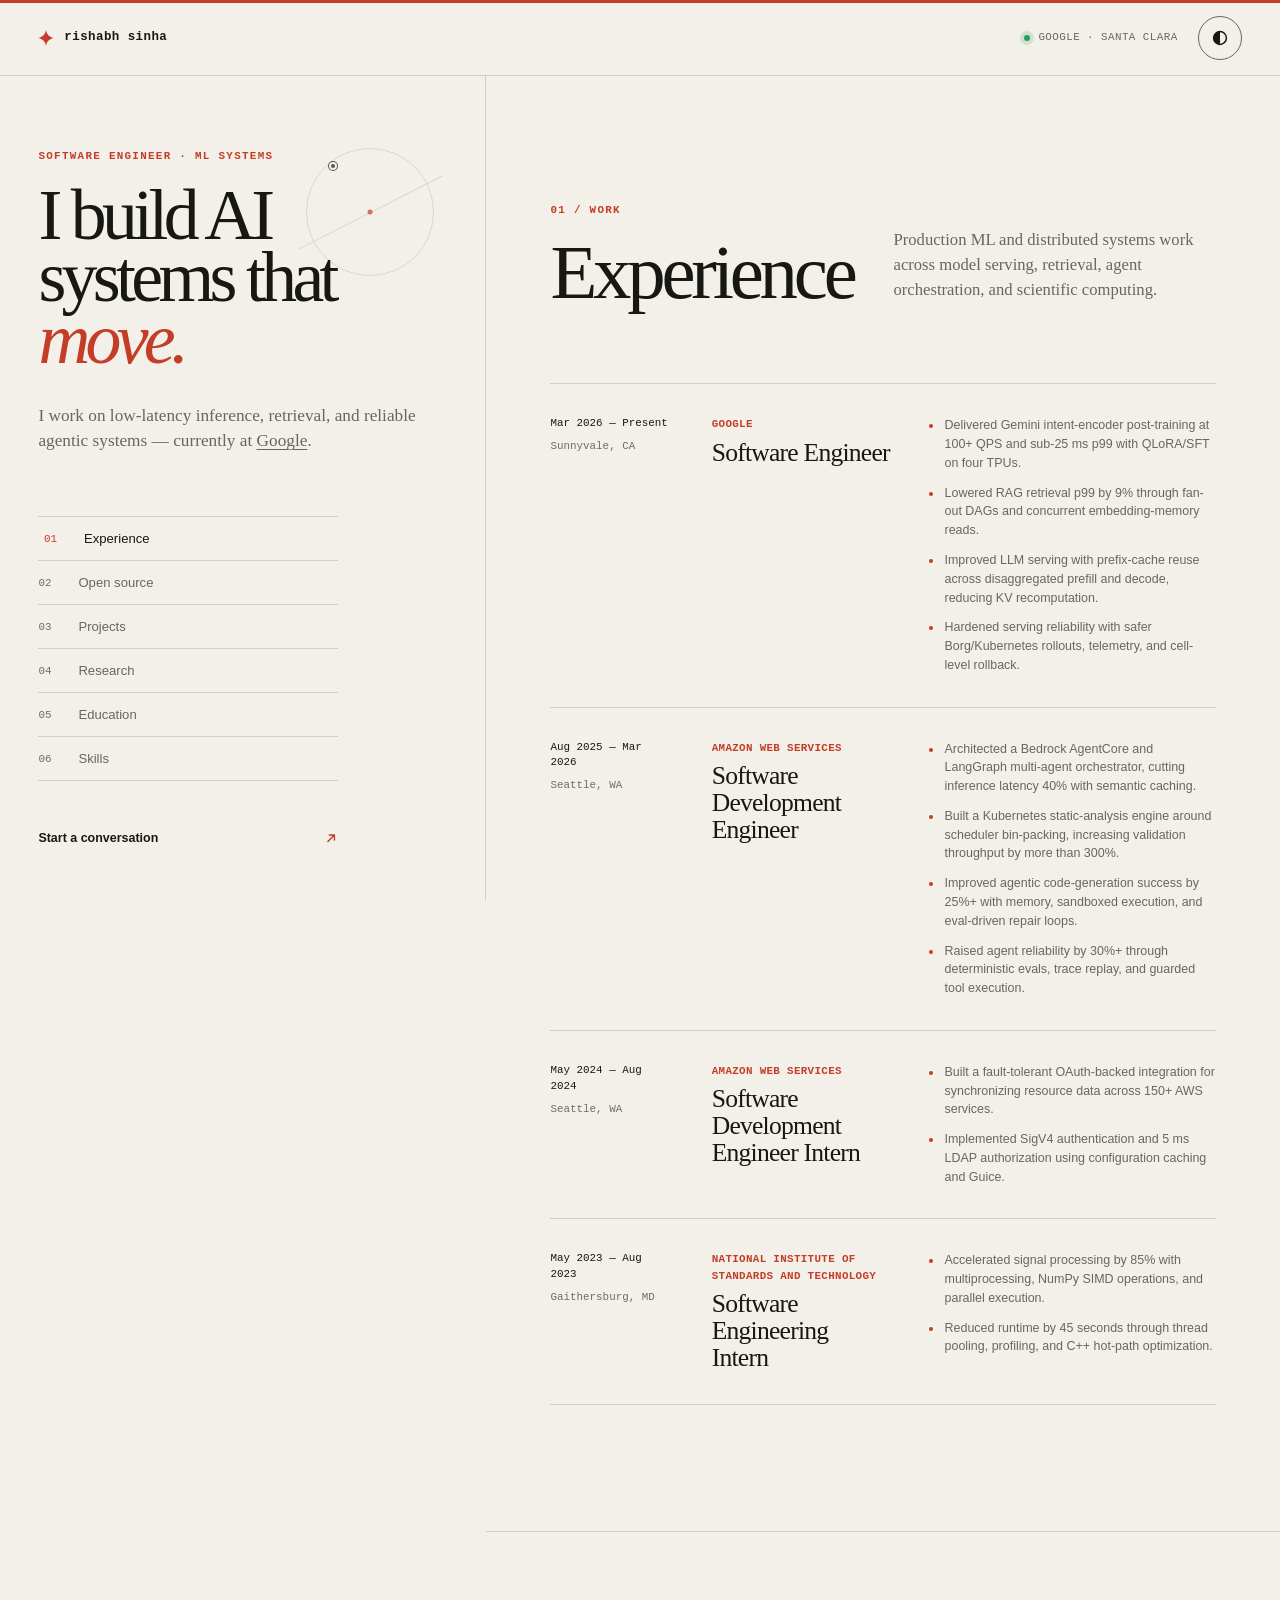
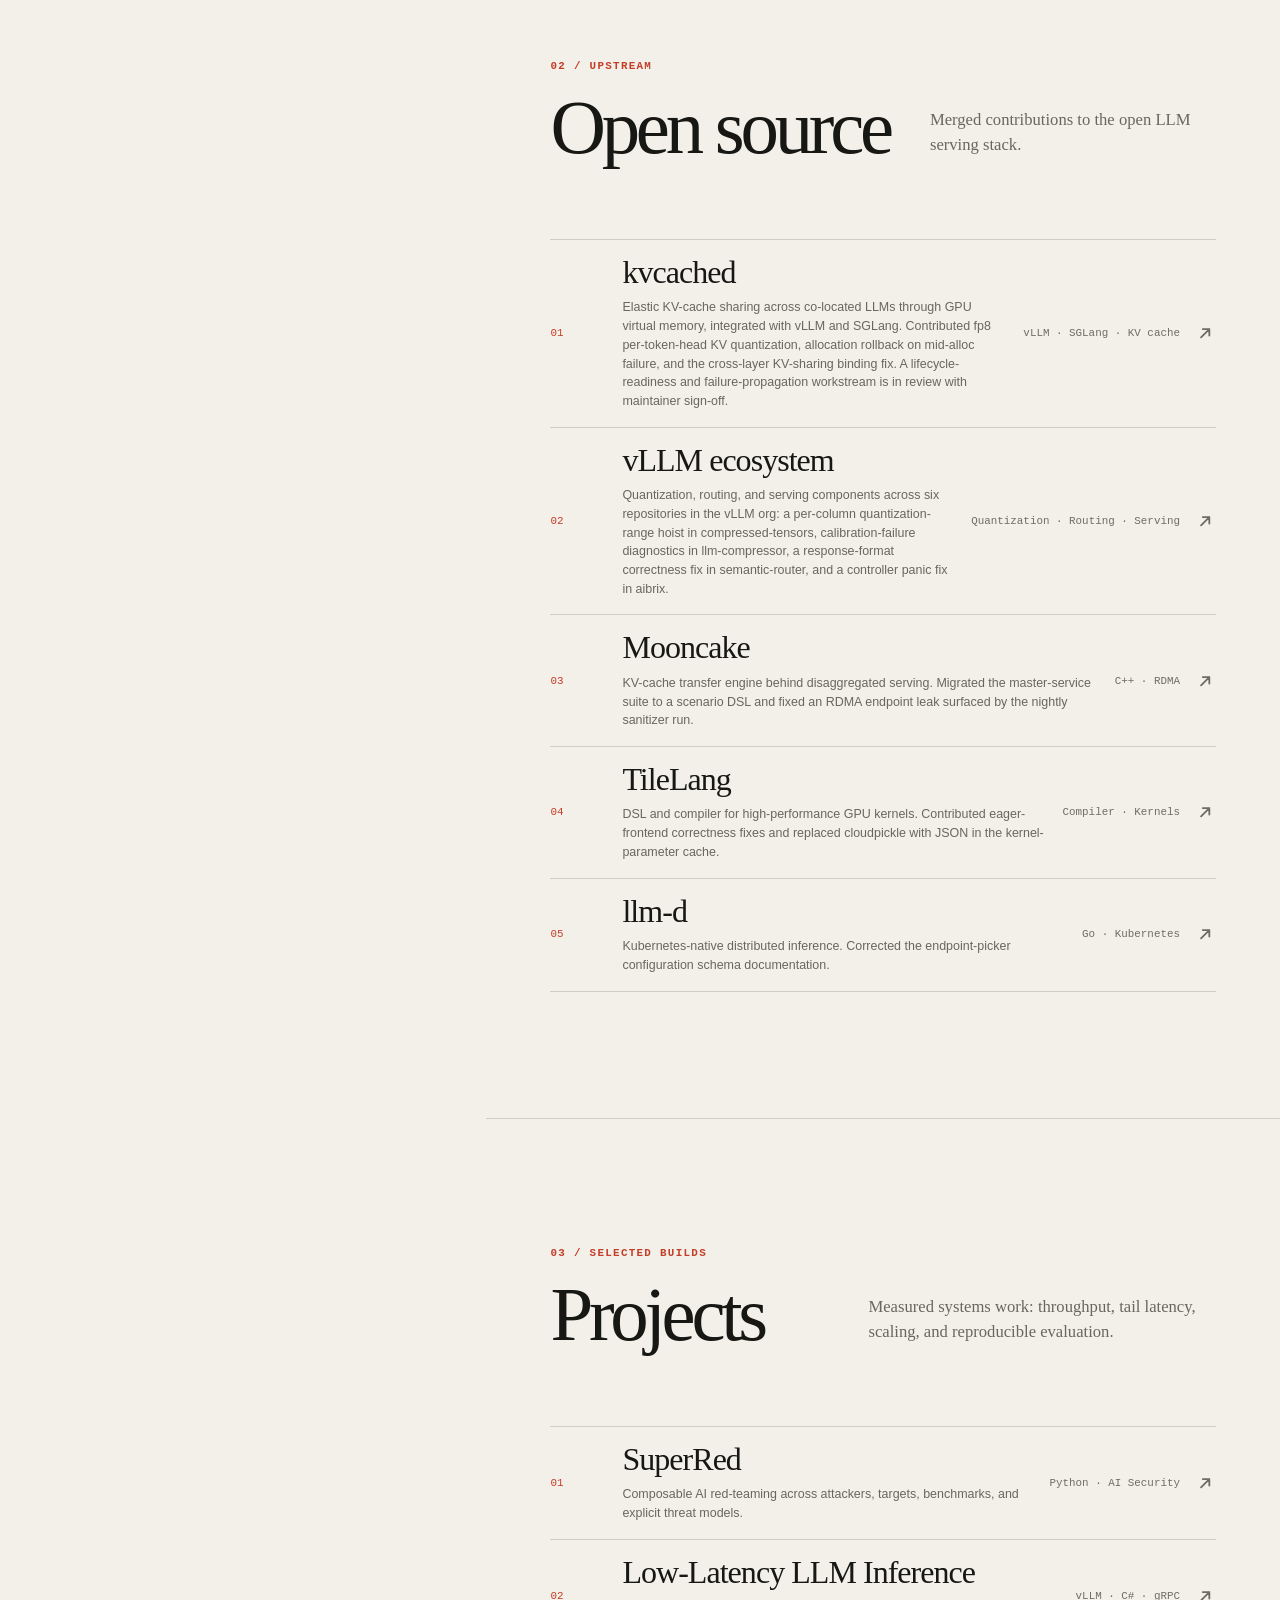
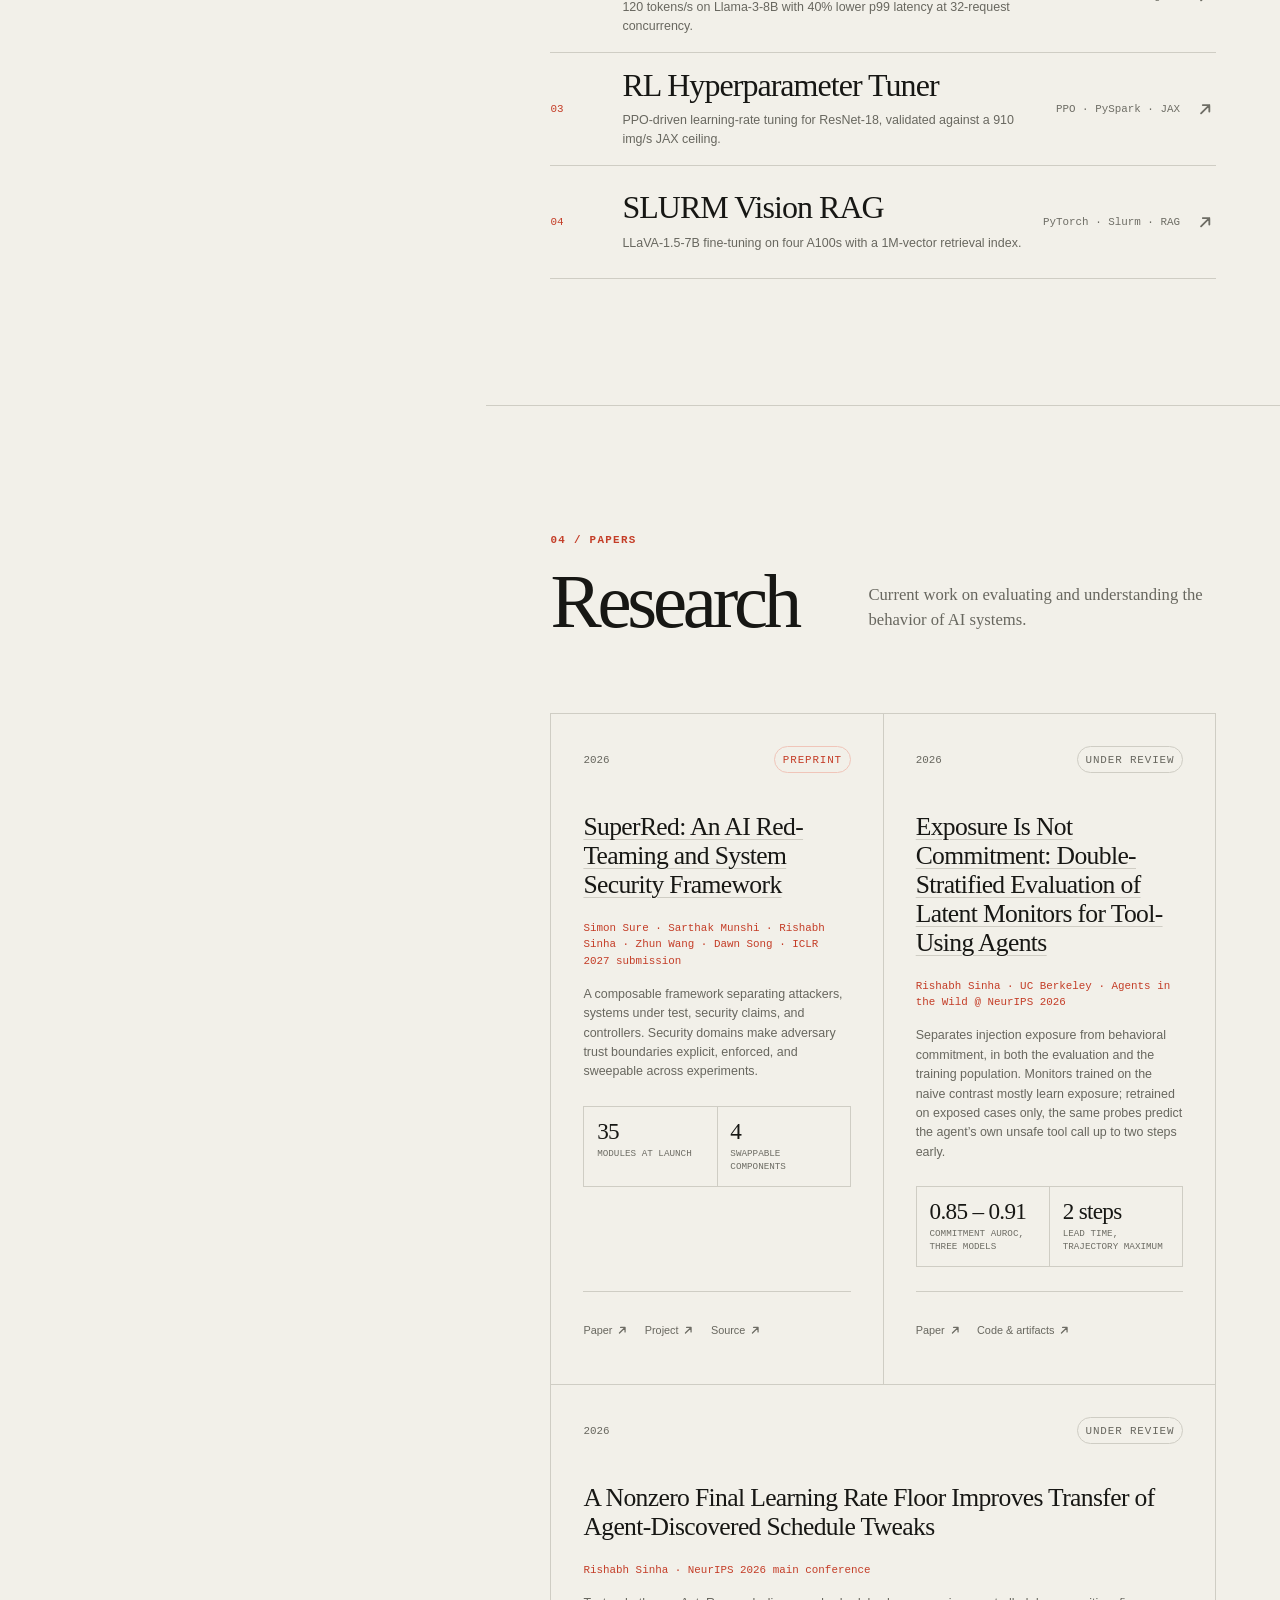
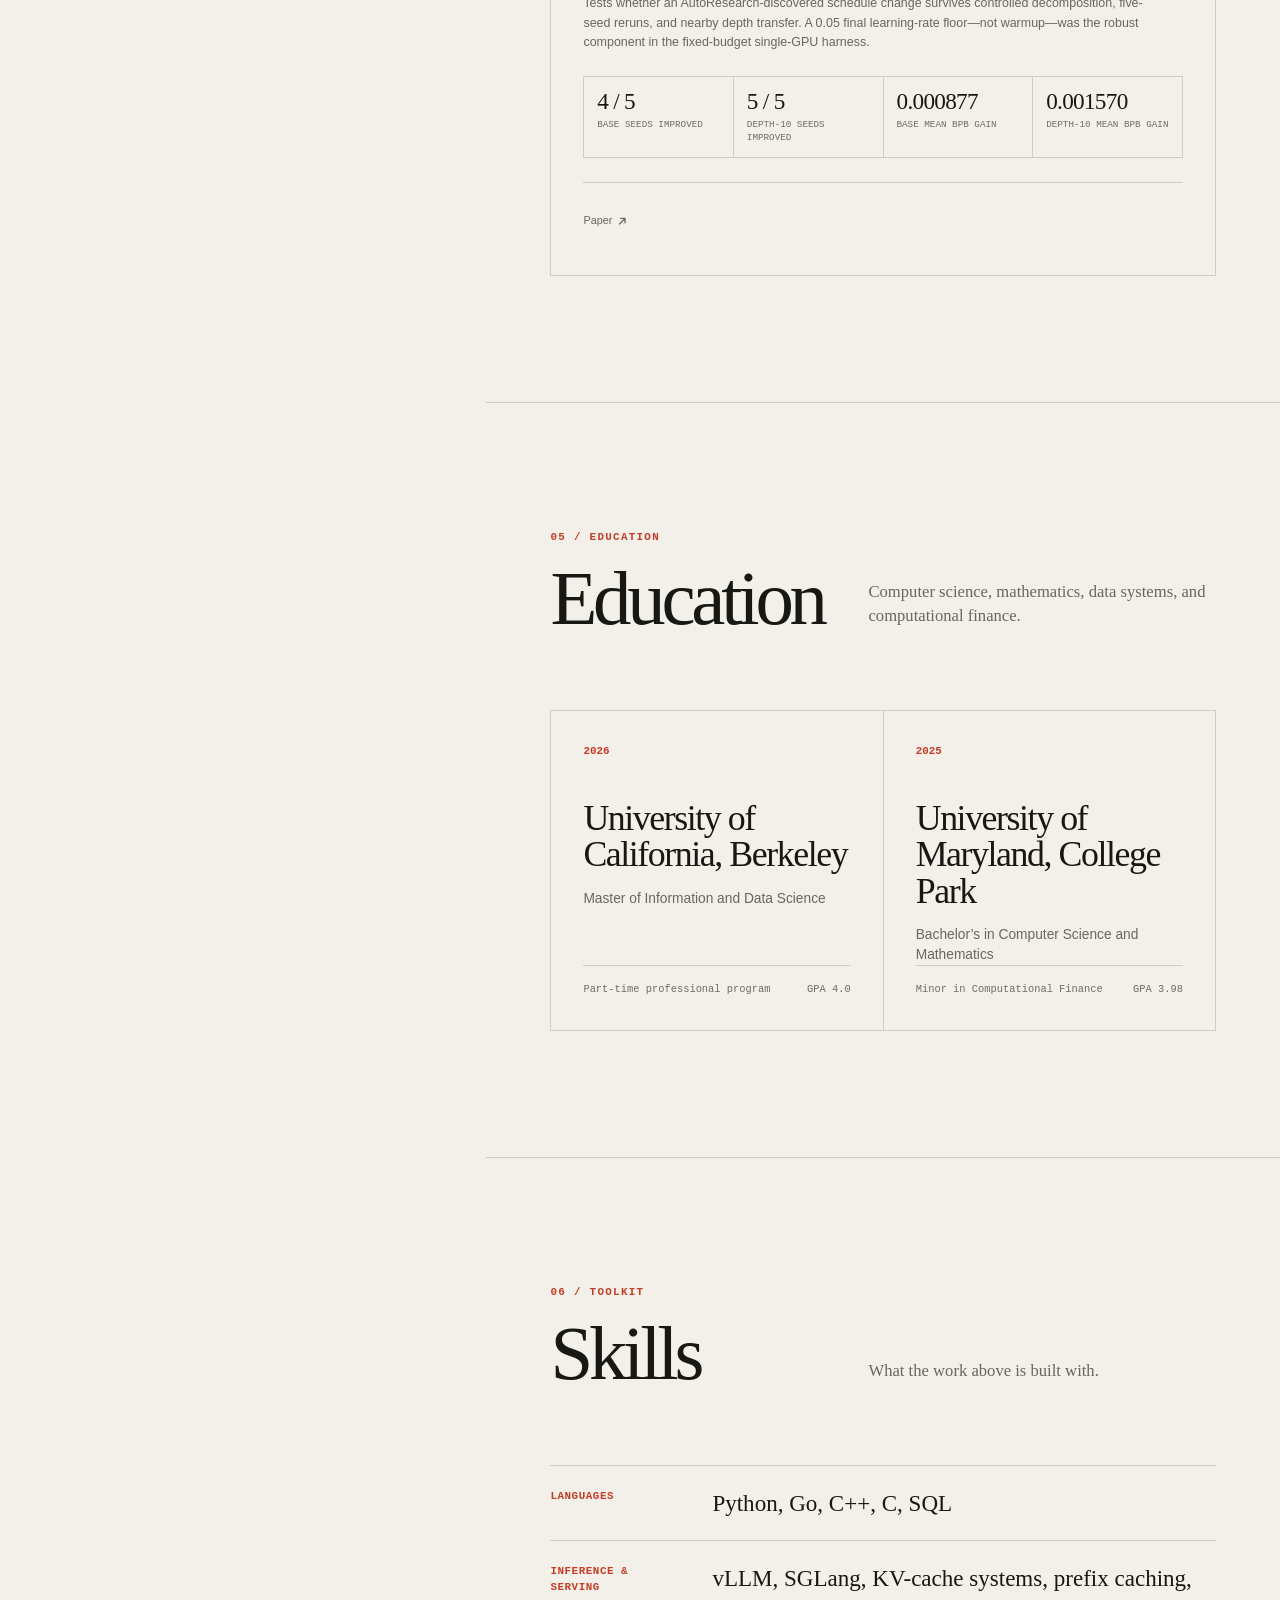
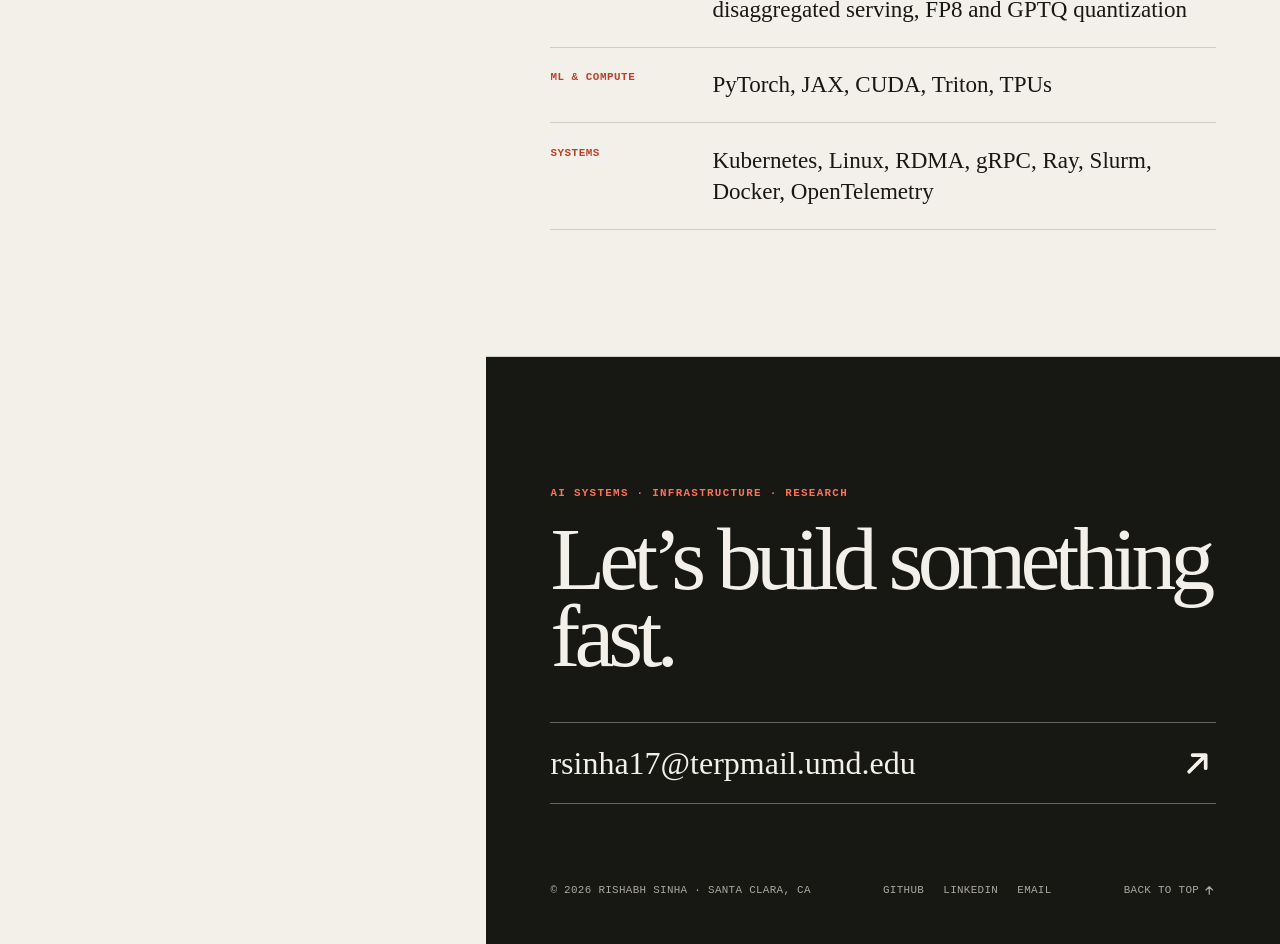
==== commit 85c0733b: "Add Open source section, sync content with the current resume Open source (new section, 02) - Five r" ====
--- a/index.html
+++ b/index.html
@@ -186,10 +186,11 @@
 
         <nav class="section-nav" aria-label="Page sections">
           <a href="#experience"><span>01</span>Experience</a>
-          <a href="#projects"><span>02</span>Projects</a>
-          <a href="#research"><span>03</span>Research</a>
-          <a href="#education"><span>04</span>Education</a>
-          <a href="#skills"><span>05</span>Skills</a>
+          <a href="#open-source"><span>02</span>Open source</a>
+          <a href="#projects"><span>03</span>Projects</a>
+          <a href="#research"><span>04</span>Research</a>
+          <a href="#education"><span>05</span>Education</a>
+          <a href="#skills"><span>06</span>Skills</a>
         </nav>
 
         <a class="email-link" href="mailto:rsinha17@terpmail.umd.edu">
@@ -227,7 +228,8 @@
                 <ul role="list">
                   <li>Delivered Gemini intent-encoder post-training at 100+ QPS and sub-25 ms p99 with QLoRA/SFT on four TPUs.</li>
                   <li>Lowered RAG retrieval p99 by 9% through fan-out DAGs and concurrent embedding-memory reads.</li>
-                  <li>Improved Chat search grounding through planner verbalization and context-service agent orchestration.</li>
+                  <li>Improved LLM serving with prefix-cache reuse across disaggregated prefill and decode,
+                    reducing KV recomputation.</li>
                   <li>Hardened serving reliability with safer Borg/Kubernetes rollouts, telemetry, and cell-level rollback.</li>
                 </ul>
               </li>
@@ -258,7 +260,6 @@
                 </div>
                 <ul role="list">
                   <li>Built a fault-tolerant OAuth-backed integration for synchronizing resource data across 150+ AWS services.</li>
-                  <li>Reduced on-call ticketing by 35% through resilient resource observability.</li>
                   <li>Implemented SigV4 authentication and 5 ms LDAP authorization using configuration caching and Guice.</li>
                 </ul>
               </li>
@@ -274,31 +275,93 @@
                 <ul role="list">
                   <li>Accelerated signal processing by 85% with multiprocessing, NumPy SIMD operations, and parallel execution.</li>
                   <li>Reduced runtime by 45 seconds through thread pooling, profiling, and C++ hot-path optimization.</li>
-                  <li>Identified 14 bottlenecks and configured PyCUDA kernels and AWS autoscaling for GPU workloads.</li>
-                </ul>
-              </li>
-              <li>
-                <div class="experience-meta">
-                  <time datetime="2023-01">Jan 2023 — May 2023</time>
-                  <span>College Park, MD</span>
-                </div>
-                <div class="experience-role">
-                  <p>University of Maryland Applied Research Laboratory</p>
-                  <h3>Machine Learning Research Intern</h3>
-                </div>
-                <ul role="list">
-                  <li>Cut Lorenz Attractor model runtime by 20 seconds with NumPy, Dask, and Bash automation.</li>
-                  <li>Improved prediction F1 by 15% using KNN, Truncated SVD, Ball Trees, and SHAP.</li>
-                  <li>Reduced system capture size by 25% with adaptive time-delay embedding built on PyEMD.</li>
                 </ul>
               </li>
             </ol>
           </section>
 
+          <section class="content-section" id="open-source" aria-labelledby="open-source-title">
+            <header class="section-heading">
+              <div>
+                <p class="section-number">02 / Upstream</p>
+                <h2 id="open-source-title">Open source</h2>
+              </div>
+              <p>Merged contributions to the open LLM serving stack.</p>
+            </header>
+
+            <ol class="project-list" role="list">
+              <li>
+                <a href="https://github.com/ovg-project/kvcached/pulls?q=is%3Apr+author%3Arishabhsinha17+is%3Amerged" rel="noreferrer">
+                  <span class="project-number">01</span>
+                  <span class="project-copy">
+                    <strong>kvcached</strong>
+                    <span>Elastic KV-cache sharing across co-located LLMs through GPU virtual memory, integrated with vLLM and SGLang. Contributed fp8 per-token-head KV quantization, allocation rollback on mid-alloc failure, and the cross-layer KV-sharing binding fix. A lifecycle-readiness and failure-propagation workstream is in review with maintainer sign-off.</span>
+                  </span>
+                  <span class="project-tags">vLLM · SGLang · KV cache</span>
+                  <svg class="arrow" aria-hidden="true" focusable="false">
+                    <use href="#i-arrow-ne" />
+                  </svg>
+                </a>
+              </li>
+              <li>
+                <a href="https://github.com/search?q=is%3Apr+author%3Arishabhsinha17+is%3Amerged+org%3Avllm-project&amp;type=pullrequests" rel="noreferrer">
+                  <span class="project-number">02</span>
+                  <span class="project-copy">
+                    <strong>vLLM ecosystem</strong>
+                    <span>Quantization, routing, and serving components across six repositories in the vLLM org: a per-column quantization-range hoist in compressed-tensors, calibration-failure diagnostics in llm-compressor, a response-format correctness fix in semantic-router, and a controller panic fix in aibrix.</span>
+                  </span>
+                  <span class="project-tags">Quantization · Routing · Serving</span>
+                  <svg class="arrow" aria-hidden="true" focusable="false">
+                    <use href="#i-arrow-ne" />
+                  </svg>
+                </a>
+              </li>
+              <li>
+                <a href="https://github.com/kvcache-ai/Mooncake/pulls?q=is%3Apr+author%3Arishabhsinha17+is%3Amerged" rel="noreferrer">
+                  <span class="project-number">03</span>
+                  <span class="project-copy">
+                    <strong>Mooncake</strong>
+                    <span>KV-cache transfer engine behind disaggregated serving. Migrated the master-service suite to a scenario DSL and fixed an RDMA endpoint leak surfaced by the nightly sanitizer run.</span>
+                  </span>
+                  <span class="project-tags">C++ · RDMA</span>
+                  <svg class="arrow" aria-hidden="true" focusable="false">
+                    <use href="#i-arrow-ne" />
+                  </svg>
+                </a>
+              </li>
+              <li>
+                <a href="https://github.com/tile-ai/tilelang/pulls?q=is%3Apr+author%3Arishabhsinha17+is%3Amerged" rel="noreferrer">
+                  <span class="project-number">04</span>
+                  <span class="project-copy">
+                    <strong>TileLang</strong>
+                    <span>DSL and compiler for high-performance GPU kernels. Contributed eager-frontend correctness fixes and replaced cloudpickle with JSON in the kernel-parameter cache.</span>
+                  </span>
+                  <span class="project-tags">Compiler · Kernels</span>
+                  <svg class="arrow" aria-hidden="true" focusable="false">
+                    <use href="#i-arrow-ne" />
+                  </svg>
+                </a>
+              </li>
+              <li>
+                <a href="https://github.com/llm-d/llm-d/pulls?q=is%3Apr+author%3Arishabhsinha17+is%3Amerged" rel="noreferrer">
+                  <span class="project-number">05</span>
+                  <span class="project-copy">
+                    <strong>llm-d</strong>
+                    <span>Kubernetes-native distributed inference. Corrected the endpoint-picker configuration schema documentation.</span>
+                  </span>
+                  <span class="project-tags">Go · Kubernetes</span>
+                  <svg class="arrow" aria-hidden="true" focusable="false">
+                    <use href="#i-arrow-ne" />
+                  </svg>
+                </a>
+              </li>
+            </ol>
+          </section>
+
           <section class="content-section" id="projects" aria-labelledby="projects-title">
             <header class="section-heading">
               <div>
-                <p class="section-number">02 / Selected builds</p>
+                <p class="section-number">03 / Selected builds</p>
                 <h2 id="projects-title">Projects</h2>
               </div>
               <p>Measured systems work: throughput, tail latency, scaling, and reproducible evaluation.</p>
@@ -363,7 +426,7 @@
           <section class="content-section" id="research" aria-labelledby="research-title">
             <header class="section-heading">
               <div>
-                <p class="section-number">03 / Research &amp; OSS</p>
+                <p class="section-number">04 / Papers</p>
                 <h2 id="research-title">Research</h2>
               </div>
               <p>Current work on evaluating and understanding the behavior of AI systems.</p>
@@ -393,6 +456,10 @@
                   <div><dt>4</dt><dd>swappable components</dd></div>
                 </dl>
                 <div class="research-footer research-links">
+                  <a href="https://drive.google.com/file/d/1byrc2J4vblcpl2Ghjdi5chGPdFAEpE7Z/view" rel="noreferrer">
+                    Paper
+                    <svg class="arrow" aria-hidden="true" focusable="false"><use href="#i-arrow-ne" /></svg>
+                  </a>
                   <a href="https://superred.simonsure.com/" rel="noreferrer">
                     Project
                     <svg class="arrow" aria-hidden="true" focusable="false"><use href="#i-arrow-ne" /></svg>
@@ -406,24 +473,29 @@
               <li>
                 <div class="research-meta">
                   <time datetime="2026">2026</time>
-                  <span class="status status-preprint">Preprint</span>
+                  <span class="status">Under review</span>
                 </div>
                 <h3>
                   <a href="https://github.com/rishabhsinha17/latent-state-auditing" rel="noreferrer">
-                    Latent-State Auditing for Tool-Using Language Agents
+                    Exposure Is Not Commitment: Double-Stratified Evaluation of Latent Monitors for Tool-Using Agents
                   </a>
                 </h3>
-                <p class="research-authors">Rishabh Sinha · UC Berkeley</p>
+                <p class="research-authors">Rishabh Sinha · UC Berkeley · Agents in the Wild @ NeurIPS 2026</p>
                 <p class="research-summary">
-                  Adds activation-derived evidence immediately before agent tool use. Learned
-                  NLA-text and raw-activation monitors flagged all 22 generated unsafe actions
-                  before execution in the primary AgentDojo-grounded evaluation.
+                  Separates injection exposure from behavioral commitment, in both the
+                  evaluation and the training population. Monitors trained on the naive
+                  contrast mostly learn exposure; retrained on exposed cases only, the same
+                  probes predict the agent&rsquo;s own unsafe tool call up to two steps early.
                 </p>
-                <dl class="research-metrics" aria-label="Latent-state auditing results">
-                  <div><dt>22 / 22</dt><dd>unsafe actions flagged</dd></div>
-                  <div><dt>2.0</dt><dd>mean steps of lead time</dd></div>
+                <dl class="research-metrics" aria-label="Latent monitor results">
+                  <div><dt>0.85 – 0.91</dt><dd>commitment AUROC, three models</dd></div>
+                  <div><dt>2 steps</dt><dd>lead time, trajectory maximum</dd></div>
                 </dl>
                 <div class="research-footer research-links">
+                  <a href="https://drive.google.com/file/d/1CWjtkRg12wyVHOV6M9hr9v15-qREJ33x/view" rel="noreferrer">
+                    Paper
+                    <svg class="arrow" aria-hidden="true" focusable="false"><use href="#i-arrow-ne" /></svg>
+                  </a>
                   <a href="https://github.com/rishabhsinha17/latent-state-auditing" rel="noreferrer">
                     Code &amp; artifacts
                     <svg class="arrow" aria-hidden="true" focusable="false"><use href="#i-arrow-ne" /></svg>
@@ -433,10 +505,10 @@
               <li class="research-wide">
                 <div class="research-meta">
                   <time datetime="2026">2026</time>
-                  <span class="status">NeurIPS submission</span>
+                  <span class="status">Under review</span>
                 </div>
                 <h3>A Nonzero Final Learning Rate Floor Improves Transfer of Agent-Discovered Schedule Tweaks</h3>
-                <p class="research-authors">Rishabh Sinha · NeurIPS 2026 submission</p>
+                <p class="research-authors">Rishabh Sinha · NeurIPS 2026 main conference</p>
                 <p class="research-summary">
                   Tests whether an AutoResearch-discovered schedule change survives controlled
                   decomposition, five-seed reruns, and nearby depth transfer. A 0.05 final
@@ -450,8 +522,8 @@
                   <div><dt>0.001570</dt><dd>depth-10 mean BPB gain</dd></div>
                 </dl>
                 <div class="research-footer research-links">
-                  <a href="mailto:rsinha17@terpmail.umd.edu?subject=Schedule%20Tweaks%20Preprint">
-                    Request preprint
+                  <a href="https://drive.google.com/file/d/1zxLHzaeER3M-akRGKCYDJdwB_mN0WR3x/view" rel="noreferrer">
+                    Paper
                     <svg class="arrow" aria-hidden="true" focusable="false"><use href="#i-arrow-ne" /></svg>
                   </a>
                 </div>
@@ -462,7 +534,7 @@
           <section class="content-section" id="education" aria-labelledby="education-title">
             <header class="section-heading">
               <div>
-                <p class="section-number">04 / Education</p>
+                <p class="section-number">05 / Education</p>
                 <h2 id="education-title">Education</h2>
               </div>
               <p>Computer science, mathematics, data systems, and computational finance.</p>
@@ -493,28 +565,28 @@
           <section class="content-section" id="skills" aria-labelledby="skills-title">
             <header class="section-heading">
               <div>
-                <p class="section-number">05 / Toolkit</p>
+                <p class="section-number">06 / Toolkit</p>
                 <h2 id="skills-title">Skills</h2>
               </div>
-              <p>A focused toolkit for production ML, distributed infrastructure, and performance work.</p>
+              <p>What the work above is built with.</p>
             </header>
 
             <dl class="skills-list">
               <div>
                 <dt>Languages</dt>
-                <dd>Python, C++, Java, C, C#, Go, Rust, TypeScript, JavaScript, SQL, Scala</dd>
+                <dd>Python, Go, C++, C, SQL</dd>
+              </div>
+              <div>
+                <dt>Inference &amp; serving</dt>
+                <dd>vLLM, SGLang, KV-cache systems, prefix caching, disaggregated serving, FP8 and GPTQ quantization</dd>
               </div>
               <div>
                 <dt>ML &amp; compute</dt>
-                <dd>PyTorch, JAX, vLLM, Ray, NumPy, PySpark, OpenCV, CUDA, TPUs</dd>
+                <dd>PyTorch, JAX, CUDA, Triton, TPUs</dd>
               </div>
               <div>
                 <dt>Systems</dt>
-                <dd>Kubernetes, Docker, Linux, Kafka, gRPC, AWS, Slurm, Prometheus, OpenTelemetry</dd>
-              </div>
-              <div>
-                <dt>Web &amp; data</dt>
-                <dd>React, Node.js, FastAPI, Flask, PostgreSQL, Pinecone, Grafana</dd>
+                <dd>Kubernetes, Linux, RDMA, gRPC, Ray, Slurm, Docker, OpenTelemetry</dd>
               </div>
             </dl>
           </section>
--- a/styles.css
+++ b/styles.css
@@ -1036,7 +1036,7 @@
 
   .section-nav {
     display: grid;
-    grid-template-columns: repeat(5, auto);
+    grid-template-columns: repeat(6, auto);
     max-width: none;
     margin: auto 0 1.5rem;
     border-bottom: 1px solid var(--rule);
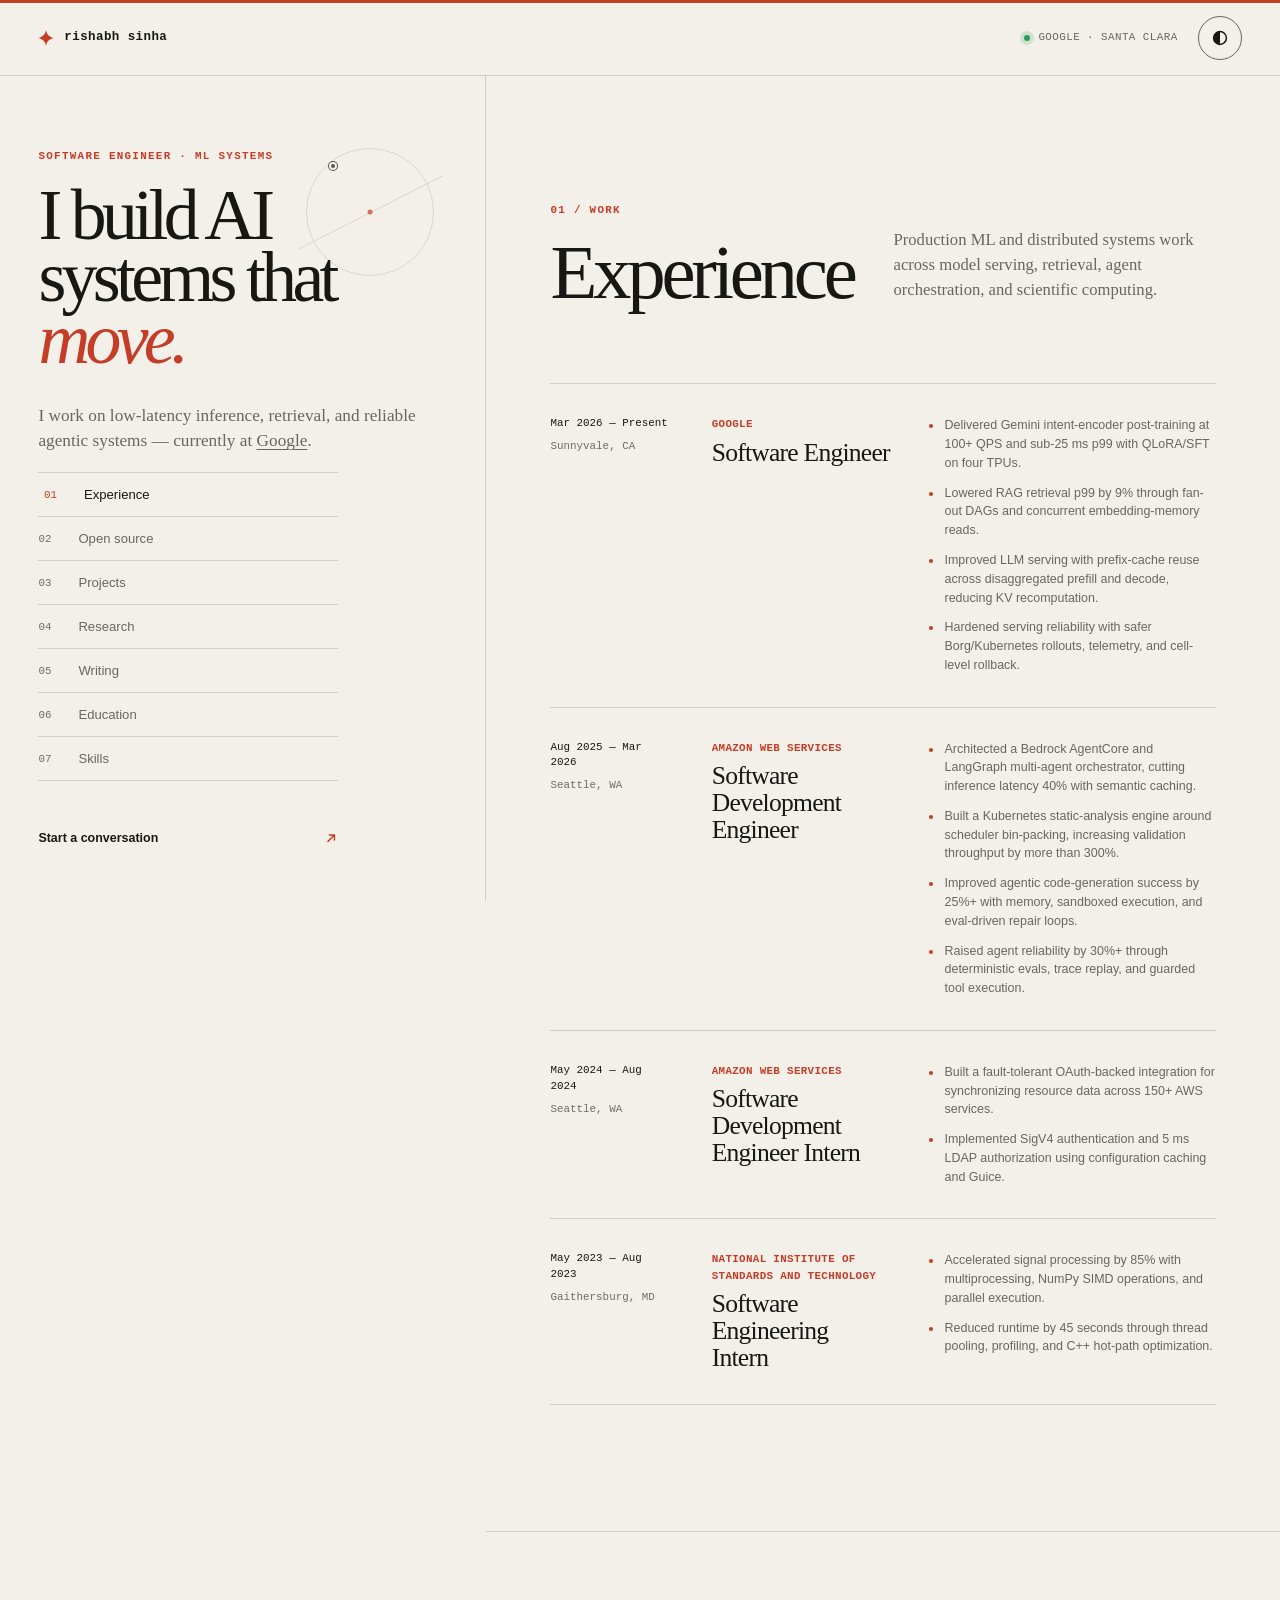
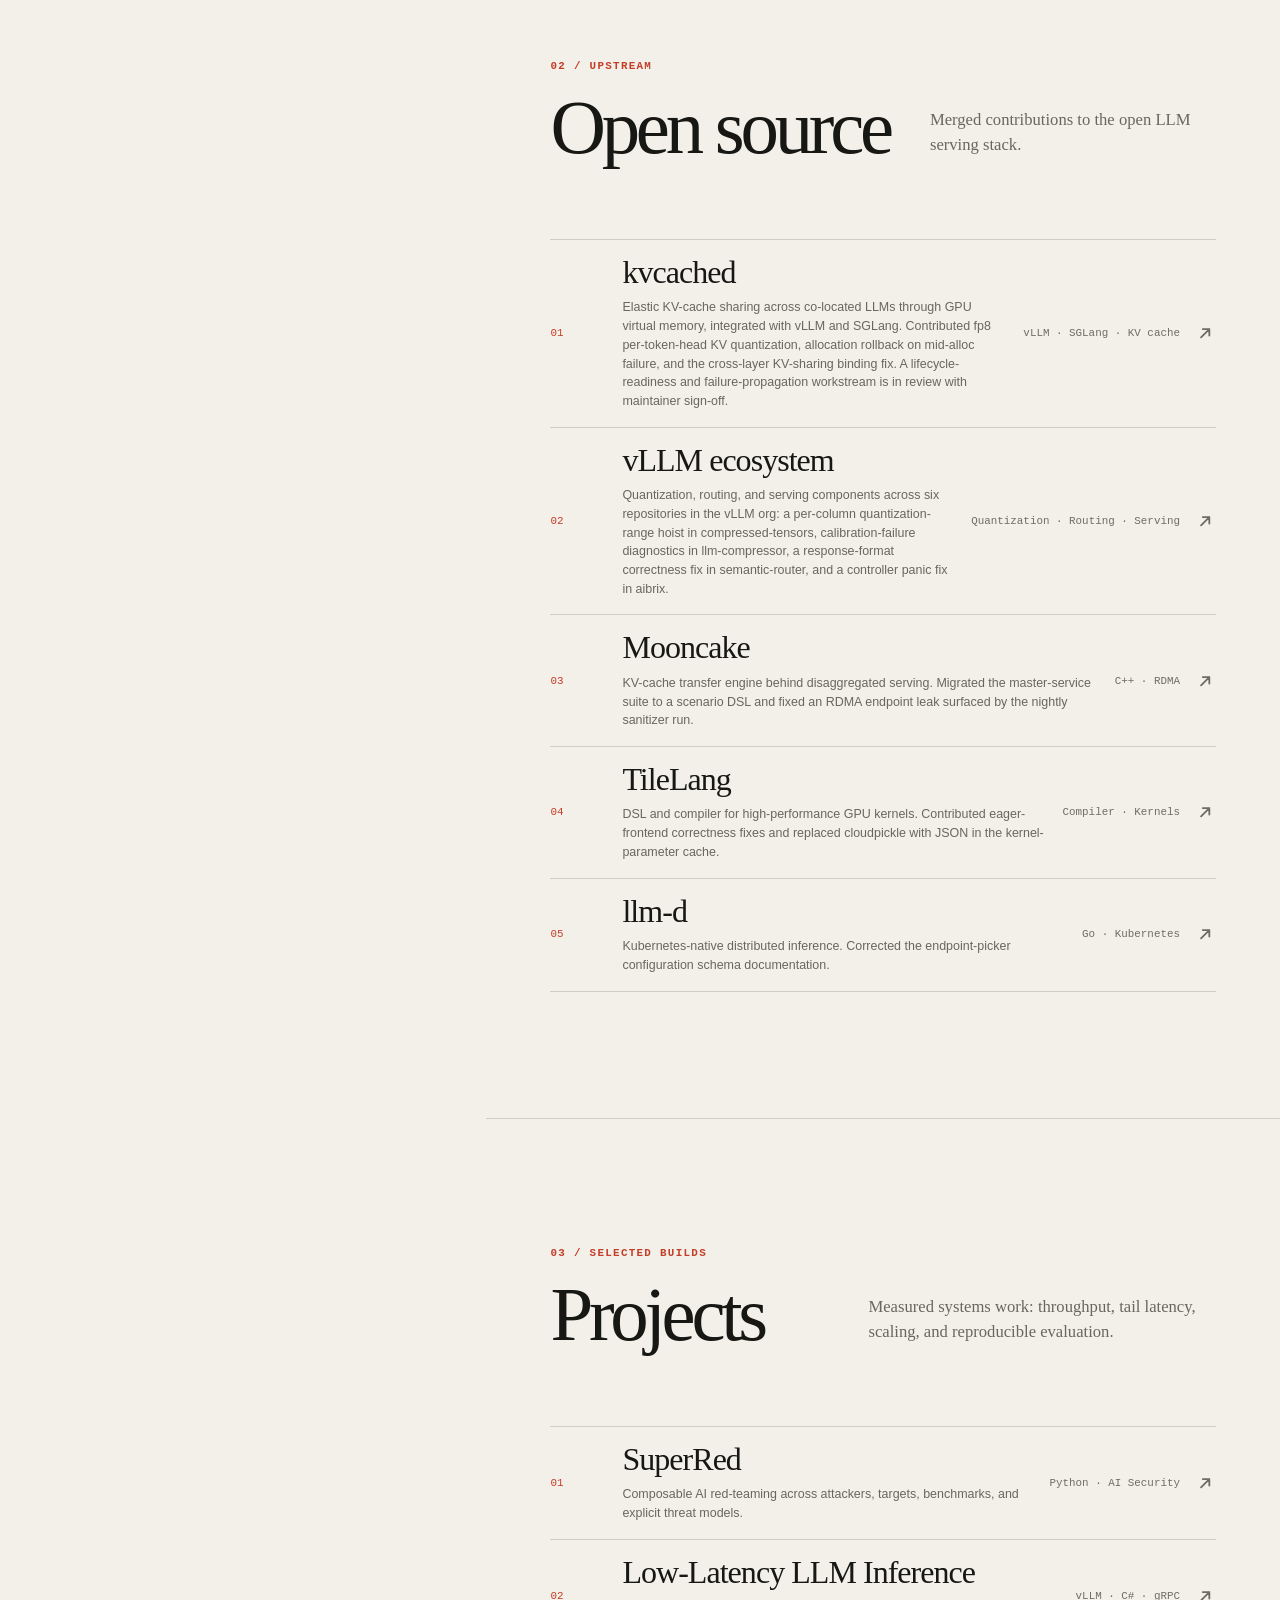
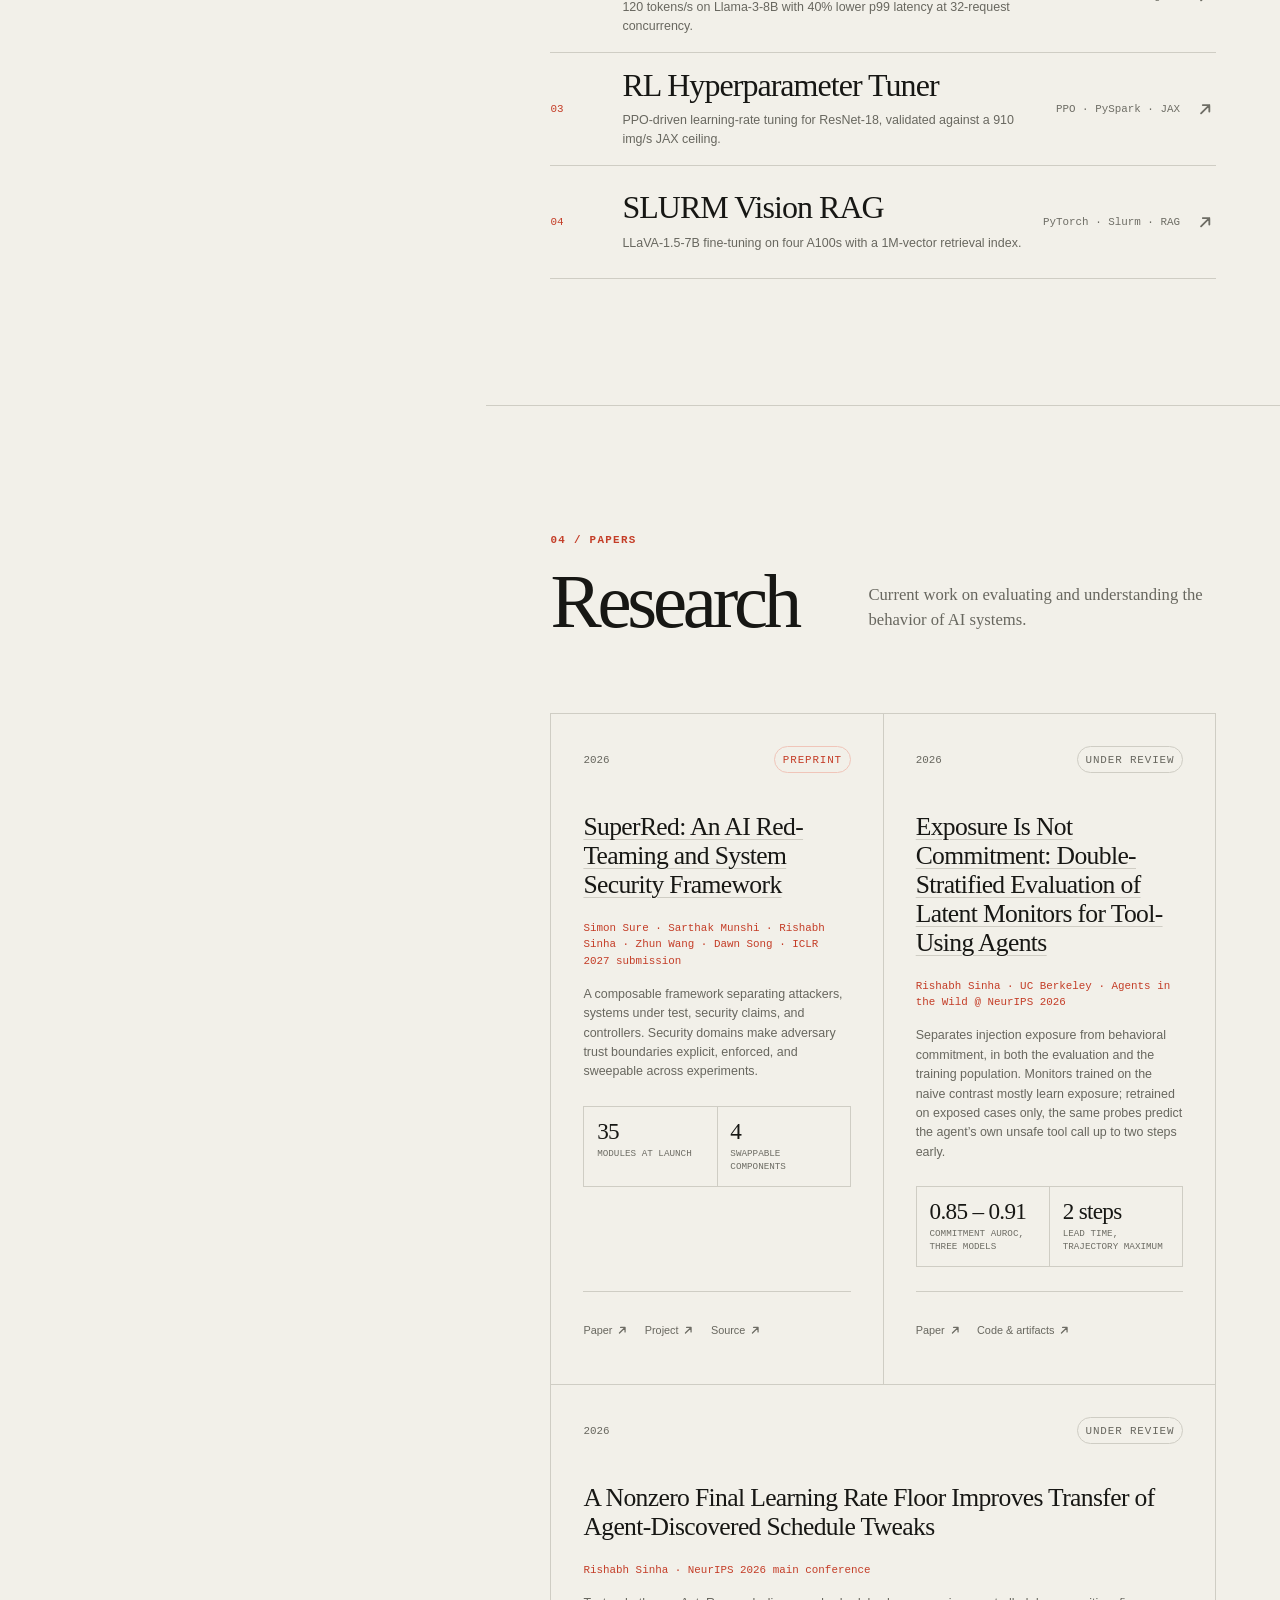
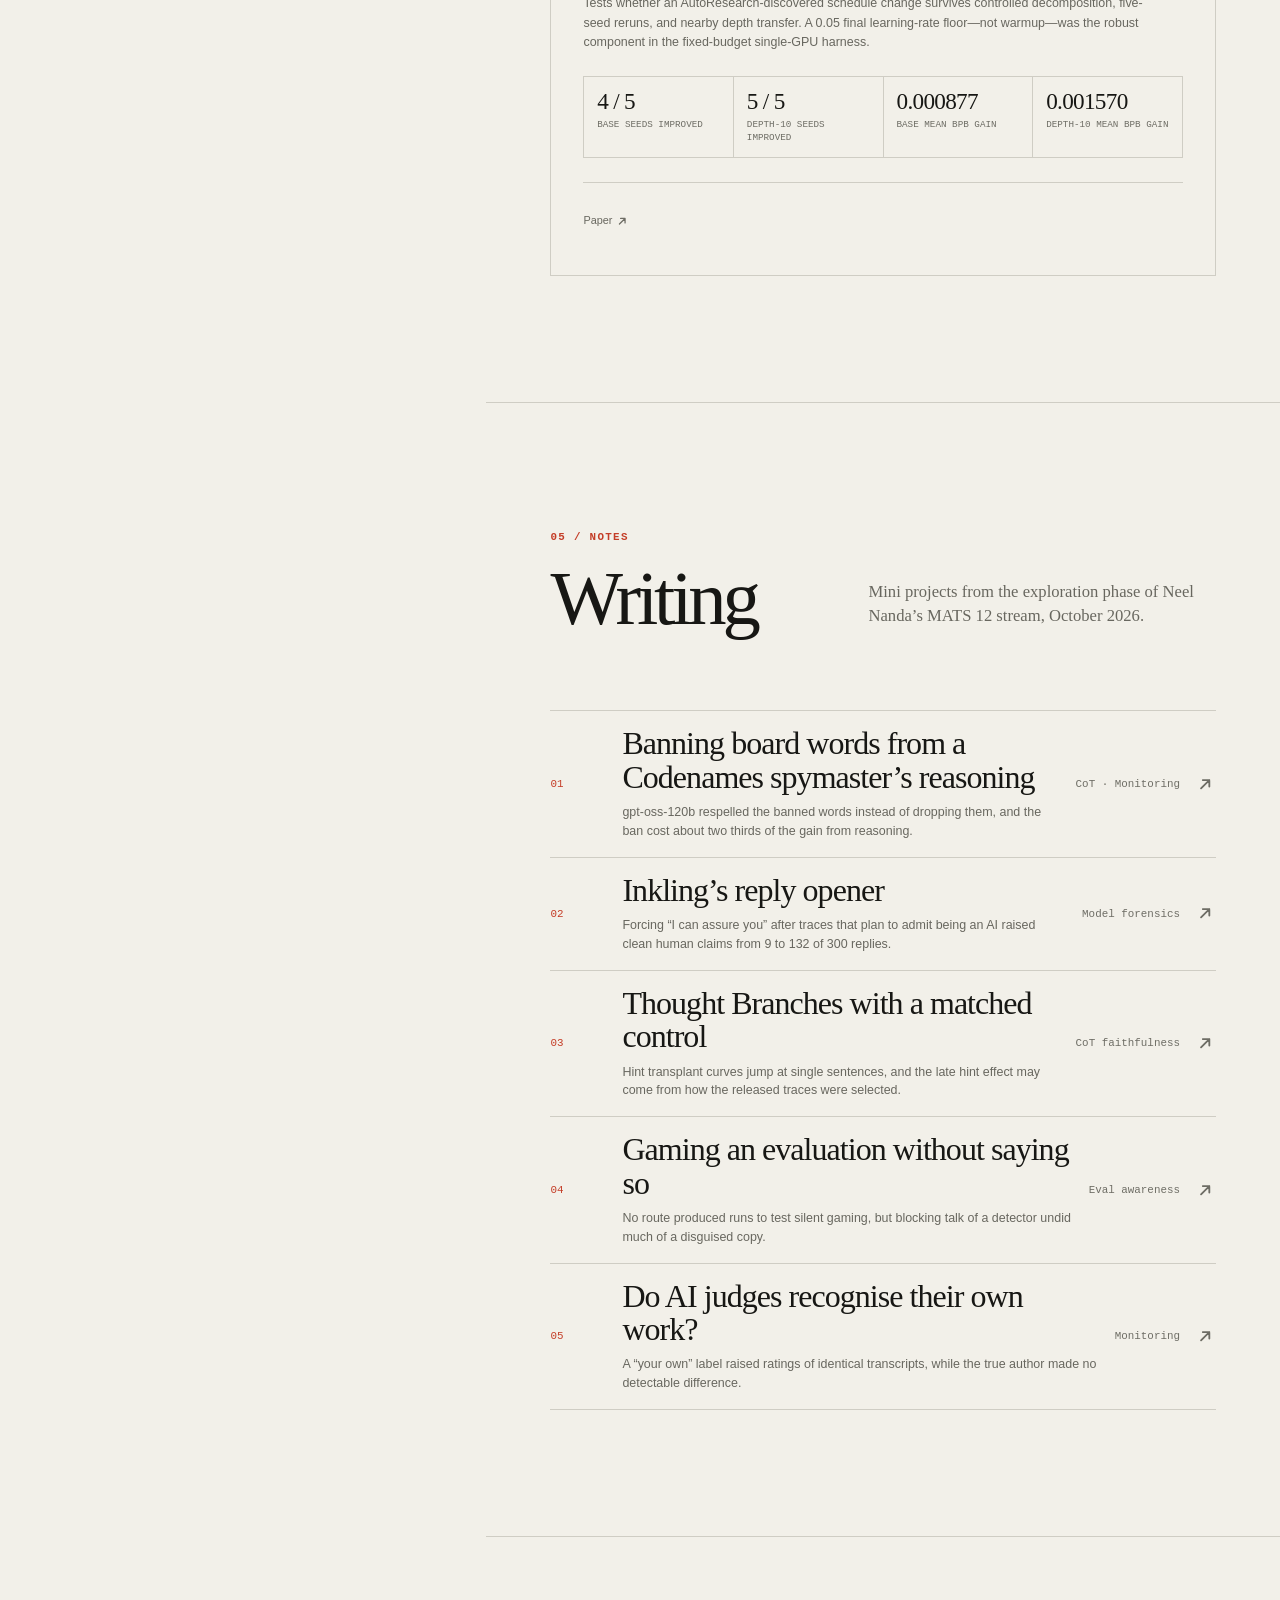
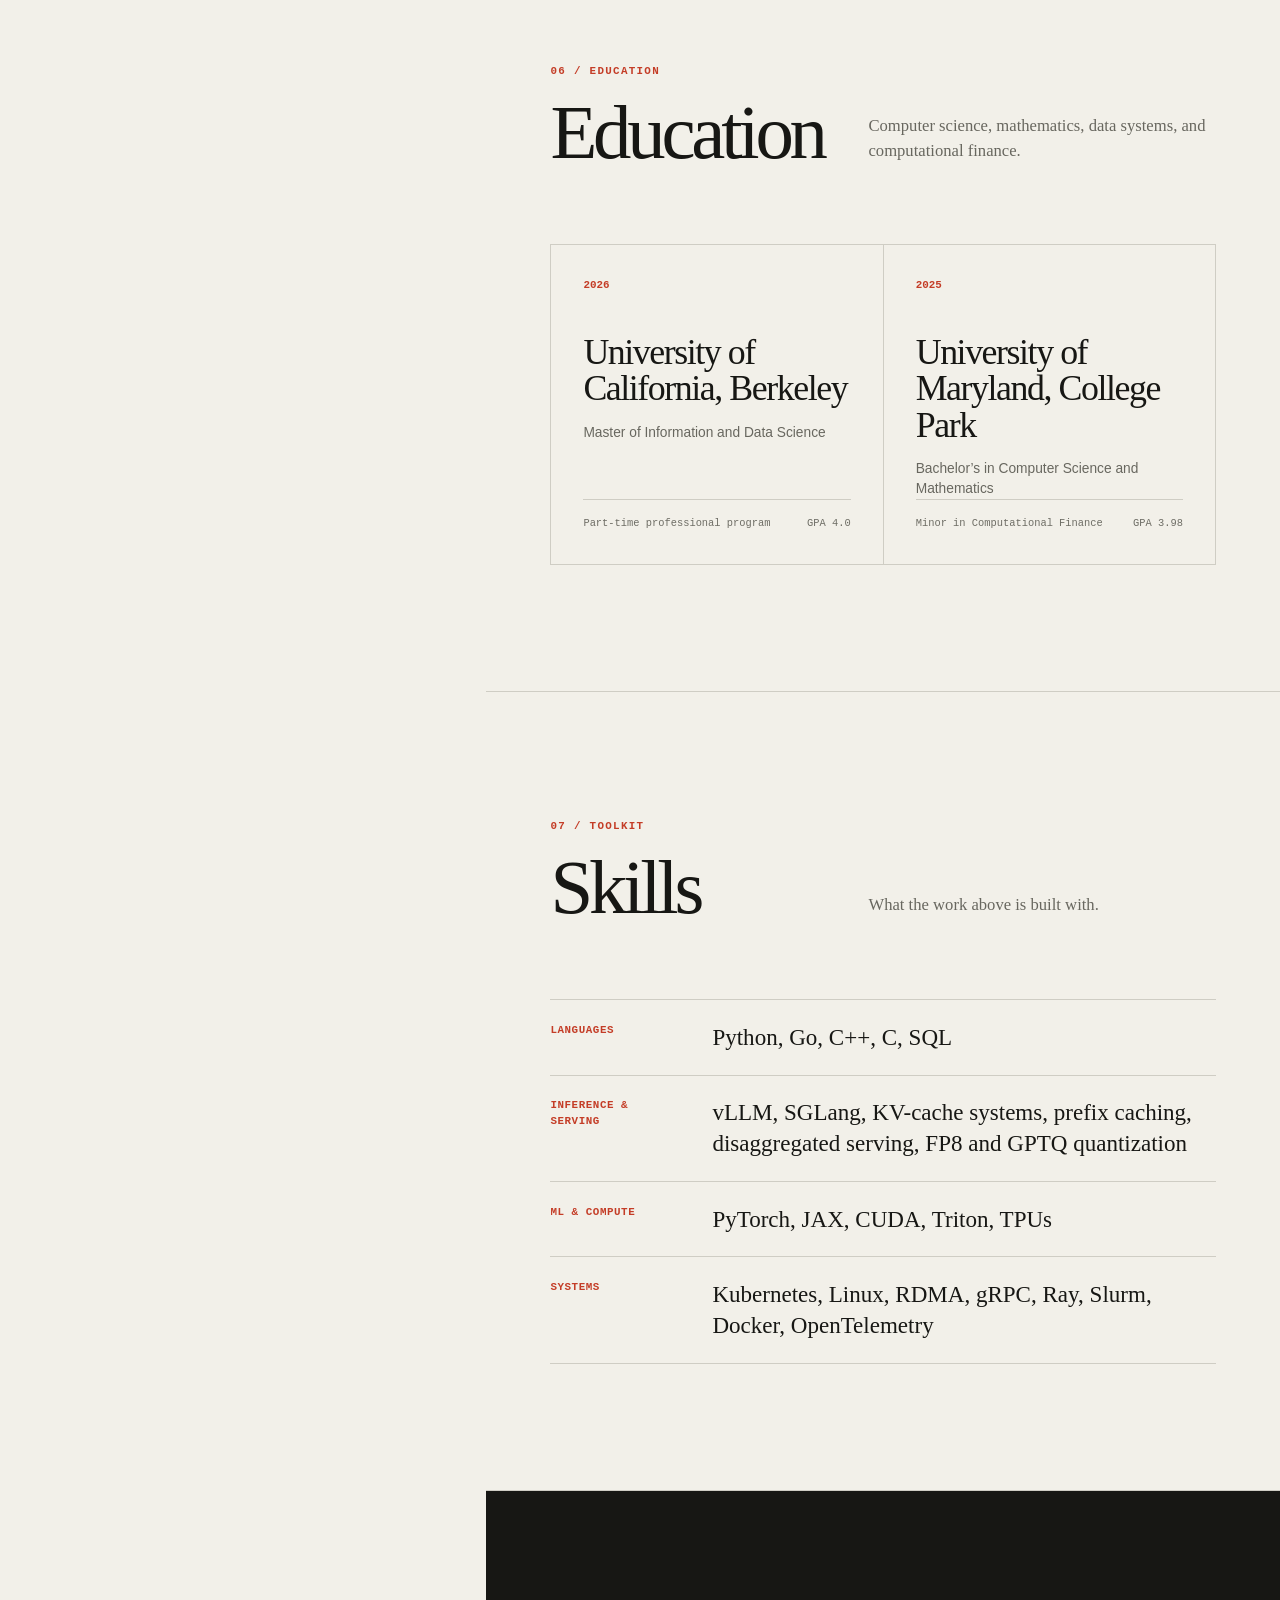
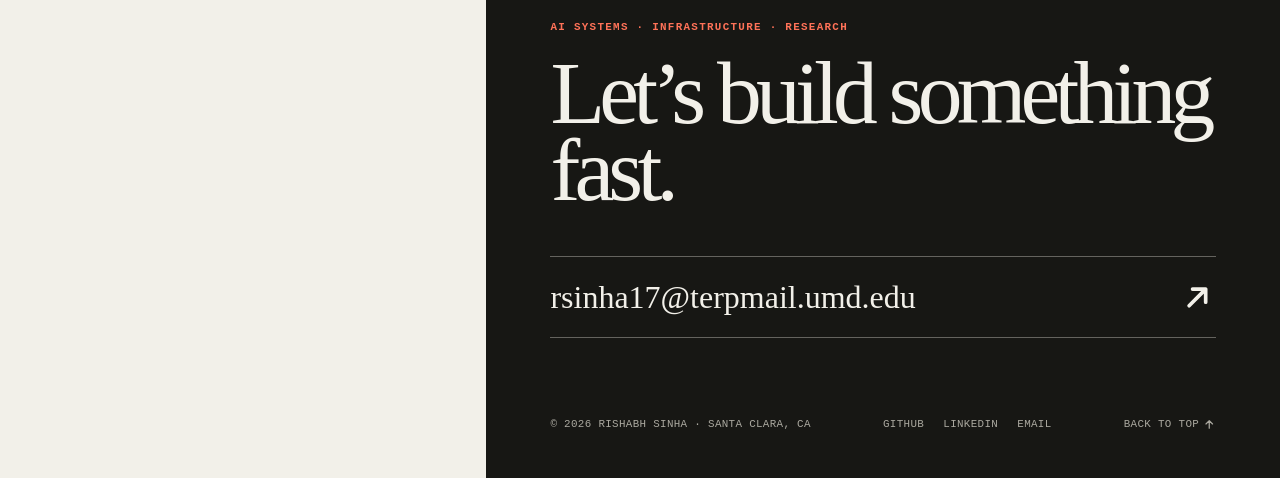
==== commit 54a78c5a: "Add a Writing section to the homepage under Research Lists the five MATS 12 mini-project posts under" ====
--- a/index.html
+++ b/index.html
@@ -189,8 +189,9 @@
           <a href="#open-source"><span>02</span>Open source</a>
           <a href="#projects"><span>03</span>Projects</a>
           <a href="#research"><span>04</span>Research</a>
-          <a href="#education"><span>05</span>Education</a>
-          <a href="#skills"><span>06</span>Skills</a>
+          <a href="#writing"><span>05</span>Writing</a>
+          <a href="#education"><span>06</span>Education</a>
+          <a href="#skills"><span>07</span>Skills</a>
         </nav>
 
         <a class="email-link" href="mailto:rsinha17@terpmail.umd.edu">
@@ -531,10 +532,88 @@
             </ol>
           </section>
 
+          <section class="content-section" id="writing" aria-labelledby="writing-title">
+            <header class="section-heading">
+              <div>
+                <p class="section-number">05 / Notes</p>
+                <h2 id="writing-title">Writing</h2>
+              </div>
+              <p>Mini projects from the exploration phase of Neel Nanda&rsquo;s MATS 12 stream, October 2026.</p>
+            </header>
+
+            <ol class="project-list" role="list">
+              <li>
+                <a href="/writing/codenames-cot-token-ban/">
+                  <span class="project-number">01</span>
+                  <span class="project-copy">
+                    <strong>Banning board words from a Codenames spymaster&rsquo;s reasoning</strong>
+                    <span>gpt-oss-120b respelled the banned words instead of dropping them, and the ban cost about two thirds of the gain from reasoning.</span>
+                  </span>
+                  <span class="project-tags">CoT · Monitoring</span>
+                  <svg class="arrow" aria-hidden="true" focusable="false">
+                    <use href="#i-arrow-ne" />
+                  </svg>
+                </a>
+              </li>
+              <li>
+                <a href="/writing/inkling-reply-opener/">
+                  <span class="project-number">02</span>
+                  <span class="project-copy">
+                    <strong>Inkling&rsquo;s reply opener</strong>
+                    <span>Forcing &ldquo;I can assure you&rdquo; after traces that plan to admit being an AI raised clean human claims from 9 to 132 of 300 replies.</span>
+                  </span>
+                  <span class="project-tags">Model forensics</span>
+                  <svg class="arrow" aria-hidden="true" focusable="false">
+                    <use href="#i-arrow-ne" />
+                  </svg>
+                </a>
+              </li>
+              <li>
+                <a href="/writing/thought-branches-matched-control/">
+                  <span class="project-number">03</span>
+                  <span class="project-copy">
+                    <strong>Thought Branches with a matched control</strong>
+                    <span>Hint transplant curves jump at single sentences, and the late hint effect may come from how the released traces were selected.</span>
+                  </span>
+                  <span class="project-tags">CoT faithfulness</span>
+                  <svg class="arrow" aria-hidden="true" focusable="false">
+                    <use href="#i-arrow-ne" />
+                  </svg>
+                </a>
+              </li>
+              <li>
+                <a href="/writing/eval-awareness-honeypot/">
+                  <span class="project-number">04</span>
+                  <span class="project-copy">
+                    <strong>Gaming an evaluation without saying so</strong>
+                    <span>No route produced runs to test silent gaming, but blocking talk of a detector undid much of a disguised copy.</span>
+                  </span>
+                  <span class="project-tags">Eval awareness</span>
+                  <svg class="arrow" aria-hidden="true" focusable="false">
+                    <use href="#i-arrow-ne" />
+                  </svg>
+                </a>
+              </li>
+              <li>
+                <a href="/writing/self-recognition-label-effect/">
+                  <span class="project-number">05</span>
+                  <span class="project-copy">
+                    <strong>Do AI judges recognise their own work?</strong>
+                    <span>A &ldquo;your own&rdquo; label raised ratings of identical transcripts, while the true author made no detectable difference.</span>
+                  </span>
+                  <span class="project-tags">Monitoring</span>
+                  <svg class="arrow" aria-hidden="true" focusable="false">
+                    <use href="#i-arrow-ne" />
+                  </svg>
+                </a>
+              </li>
+            </ol>
+          </section>
+
           <section class="content-section" id="education" aria-labelledby="education-title">
             <header class="section-heading">
               <div>
-                <p class="section-number">05 / Education</p>
+                <p class="section-number">06 / Education</p>
                 <h2 id="education-title">Education</h2>
               </div>
               <p>Computer science, mathematics, data systems, and computational finance.</p>
@@ -565,7 +644,7 @@
           <section class="content-section" id="skills" aria-labelledby="skills-title">
             <header class="section-heading">
               <div>
-                <p class="section-number">06 / Toolkit</p>
+                <p class="section-number">07 / Toolkit</p>
                 <h2 id="skills-title">Skills</h2>
               </div>
               <p>What the work above is built with.</p>
--- a/styles.css
+++ b/styles.css
@@ -1036,7 +1036,7 @@
 
   .section-nav {
     display: grid;
-    grid-template-columns: repeat(6, auto);
+    grid-template-columns: repeat(7, auto);
     max-width: none;
     margin: auto 0 1.5rem;
     border-bottom: 1px solid var(--rule);
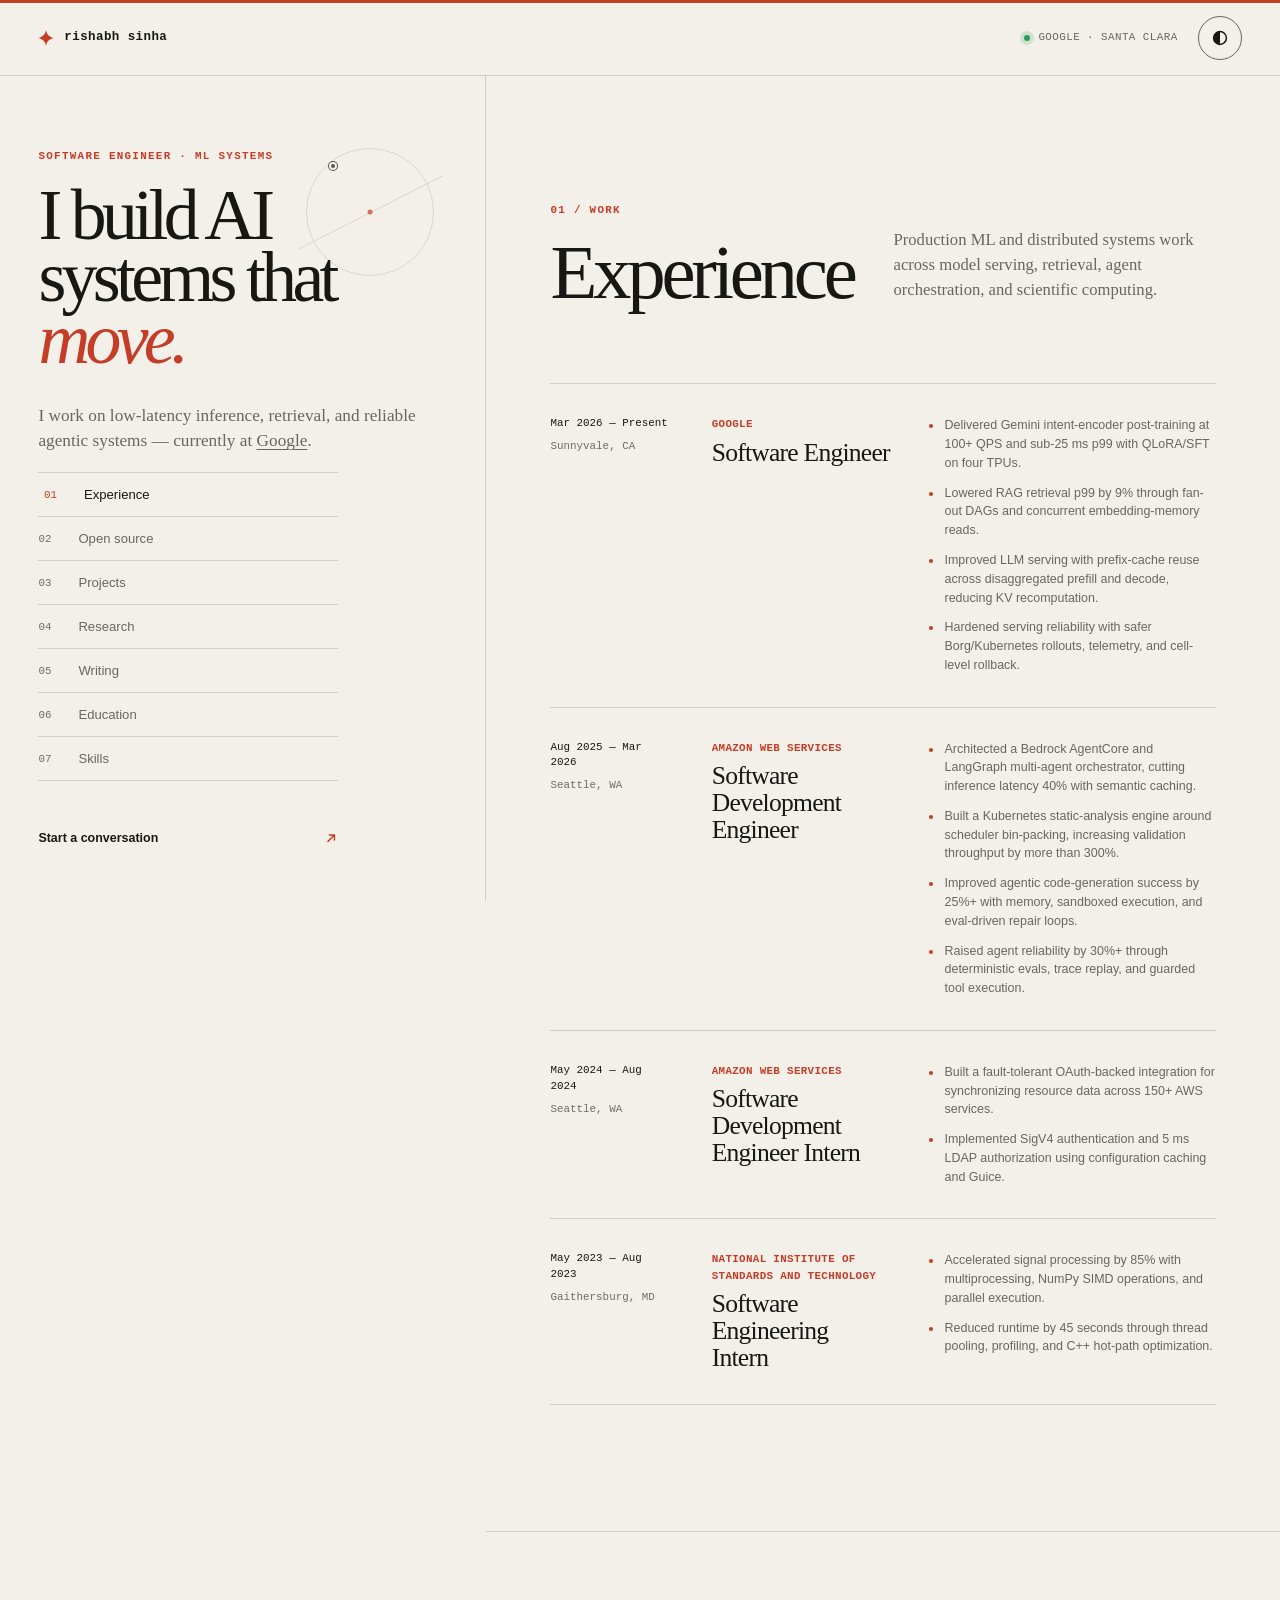
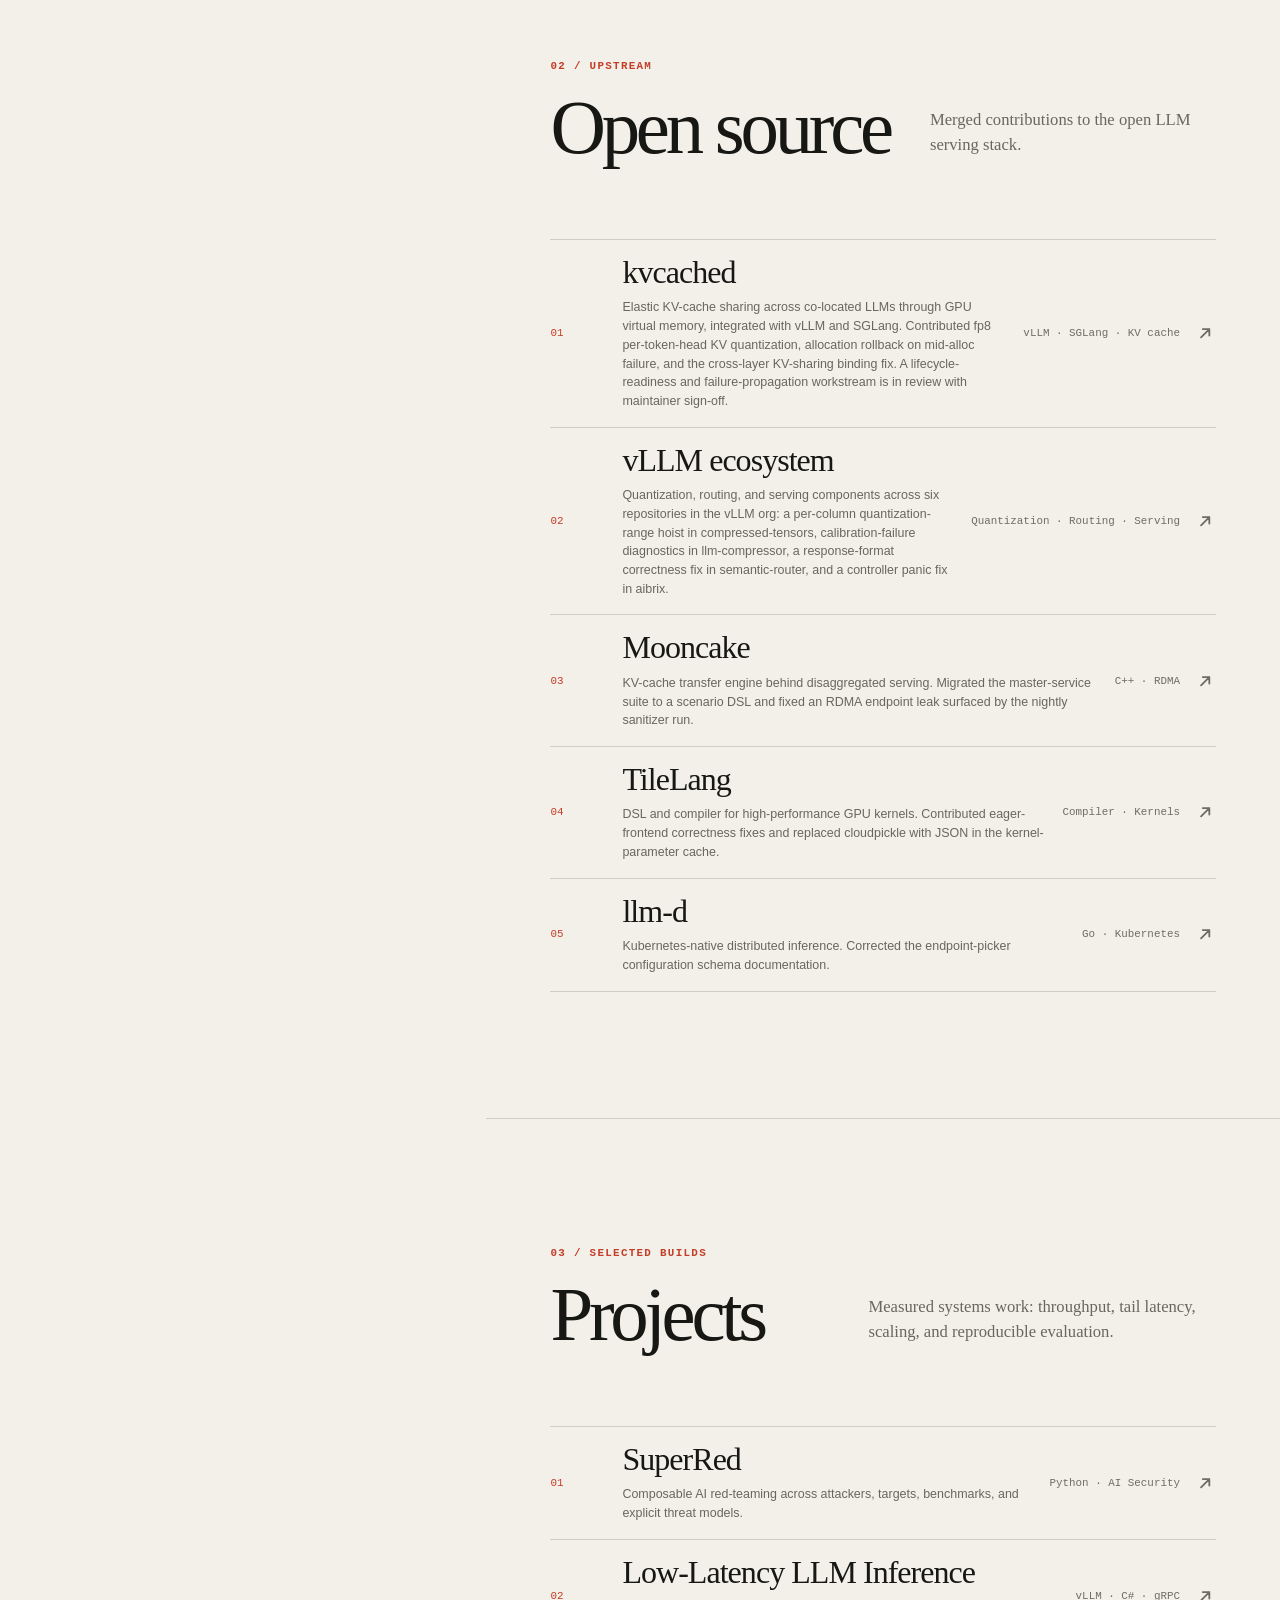
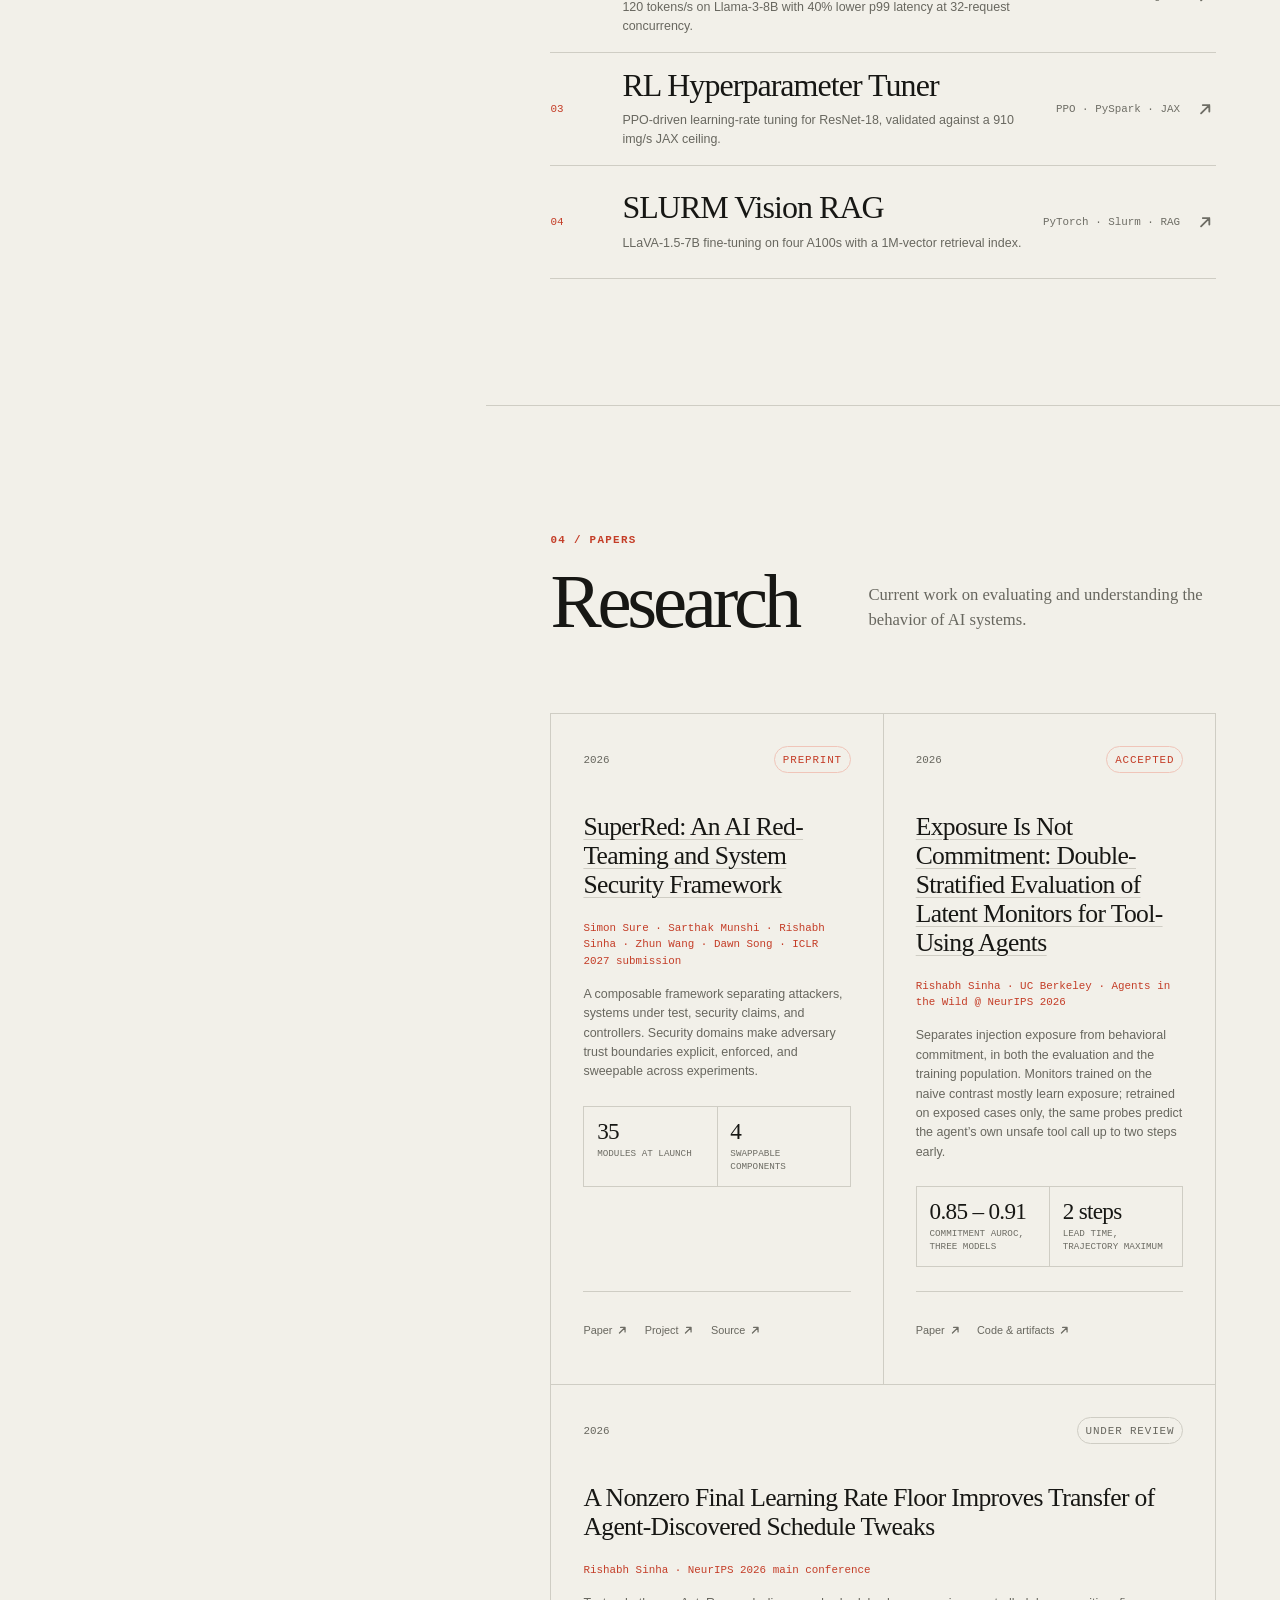
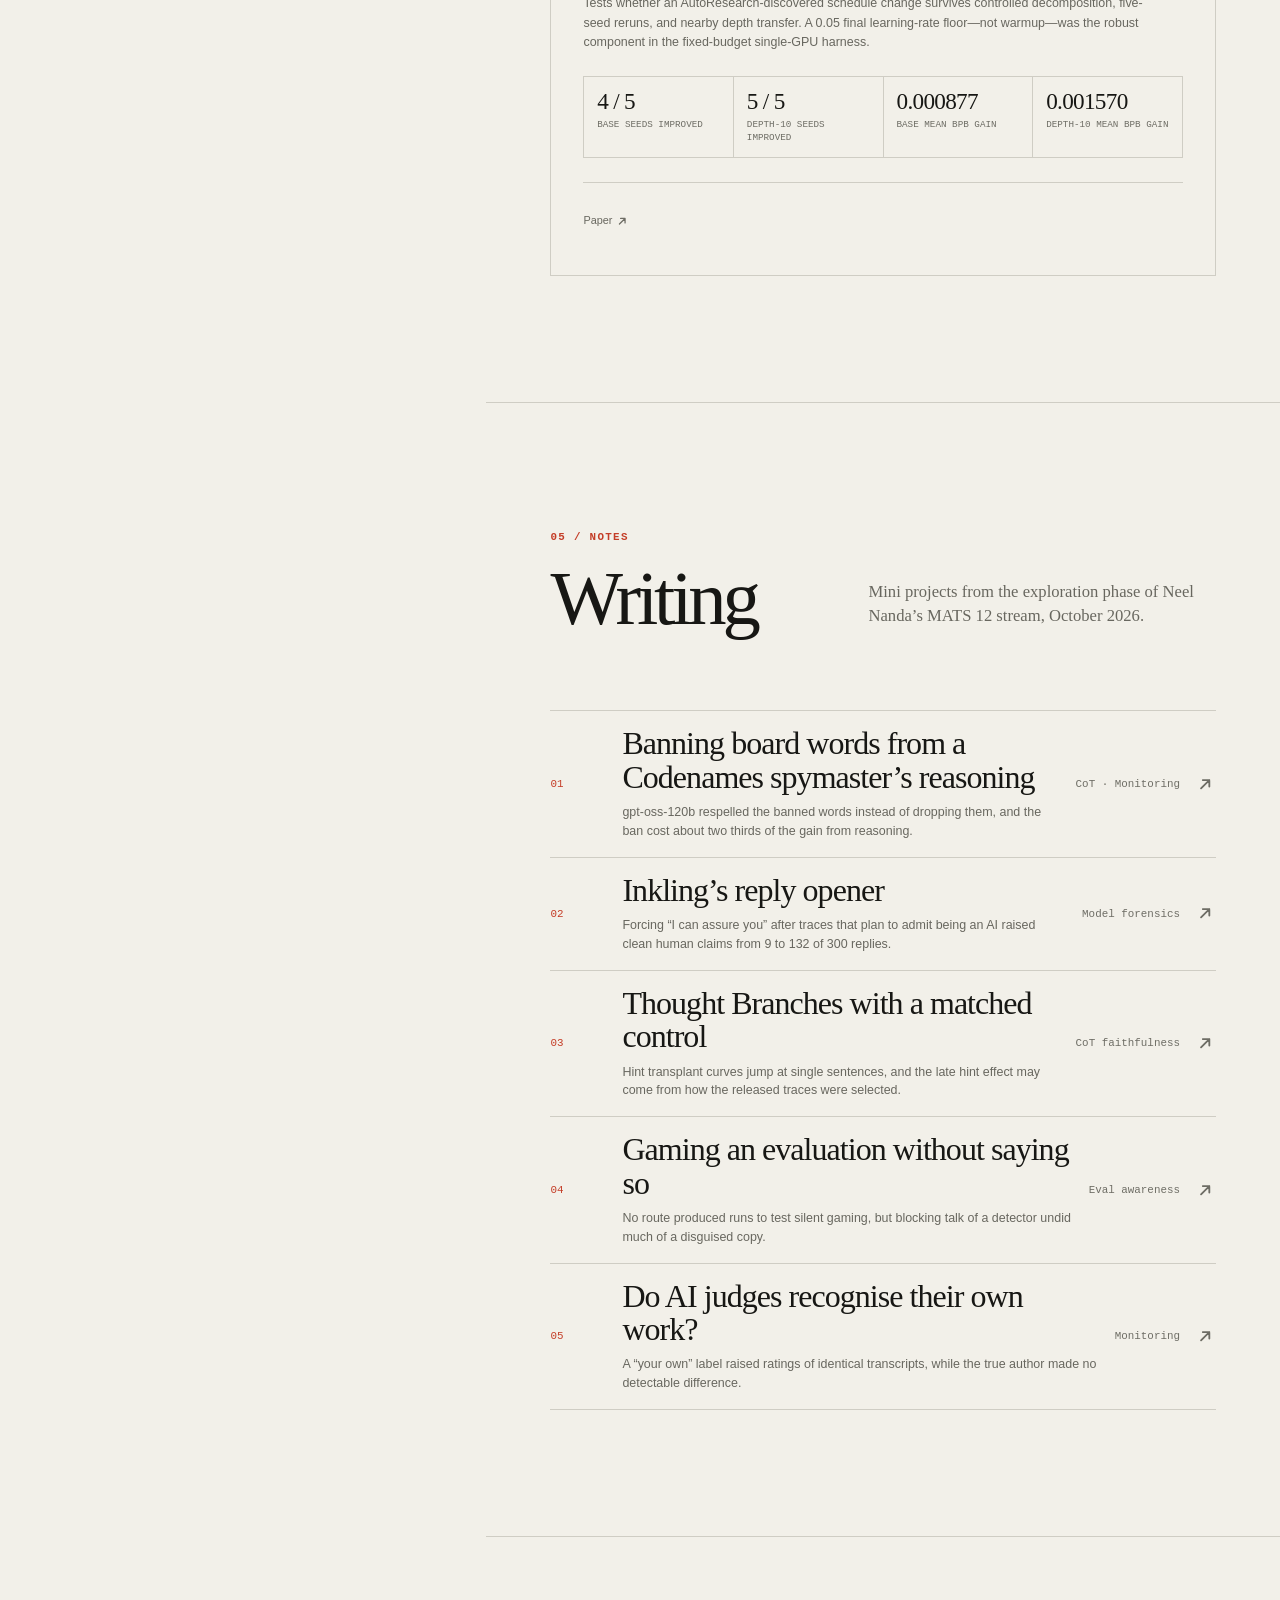
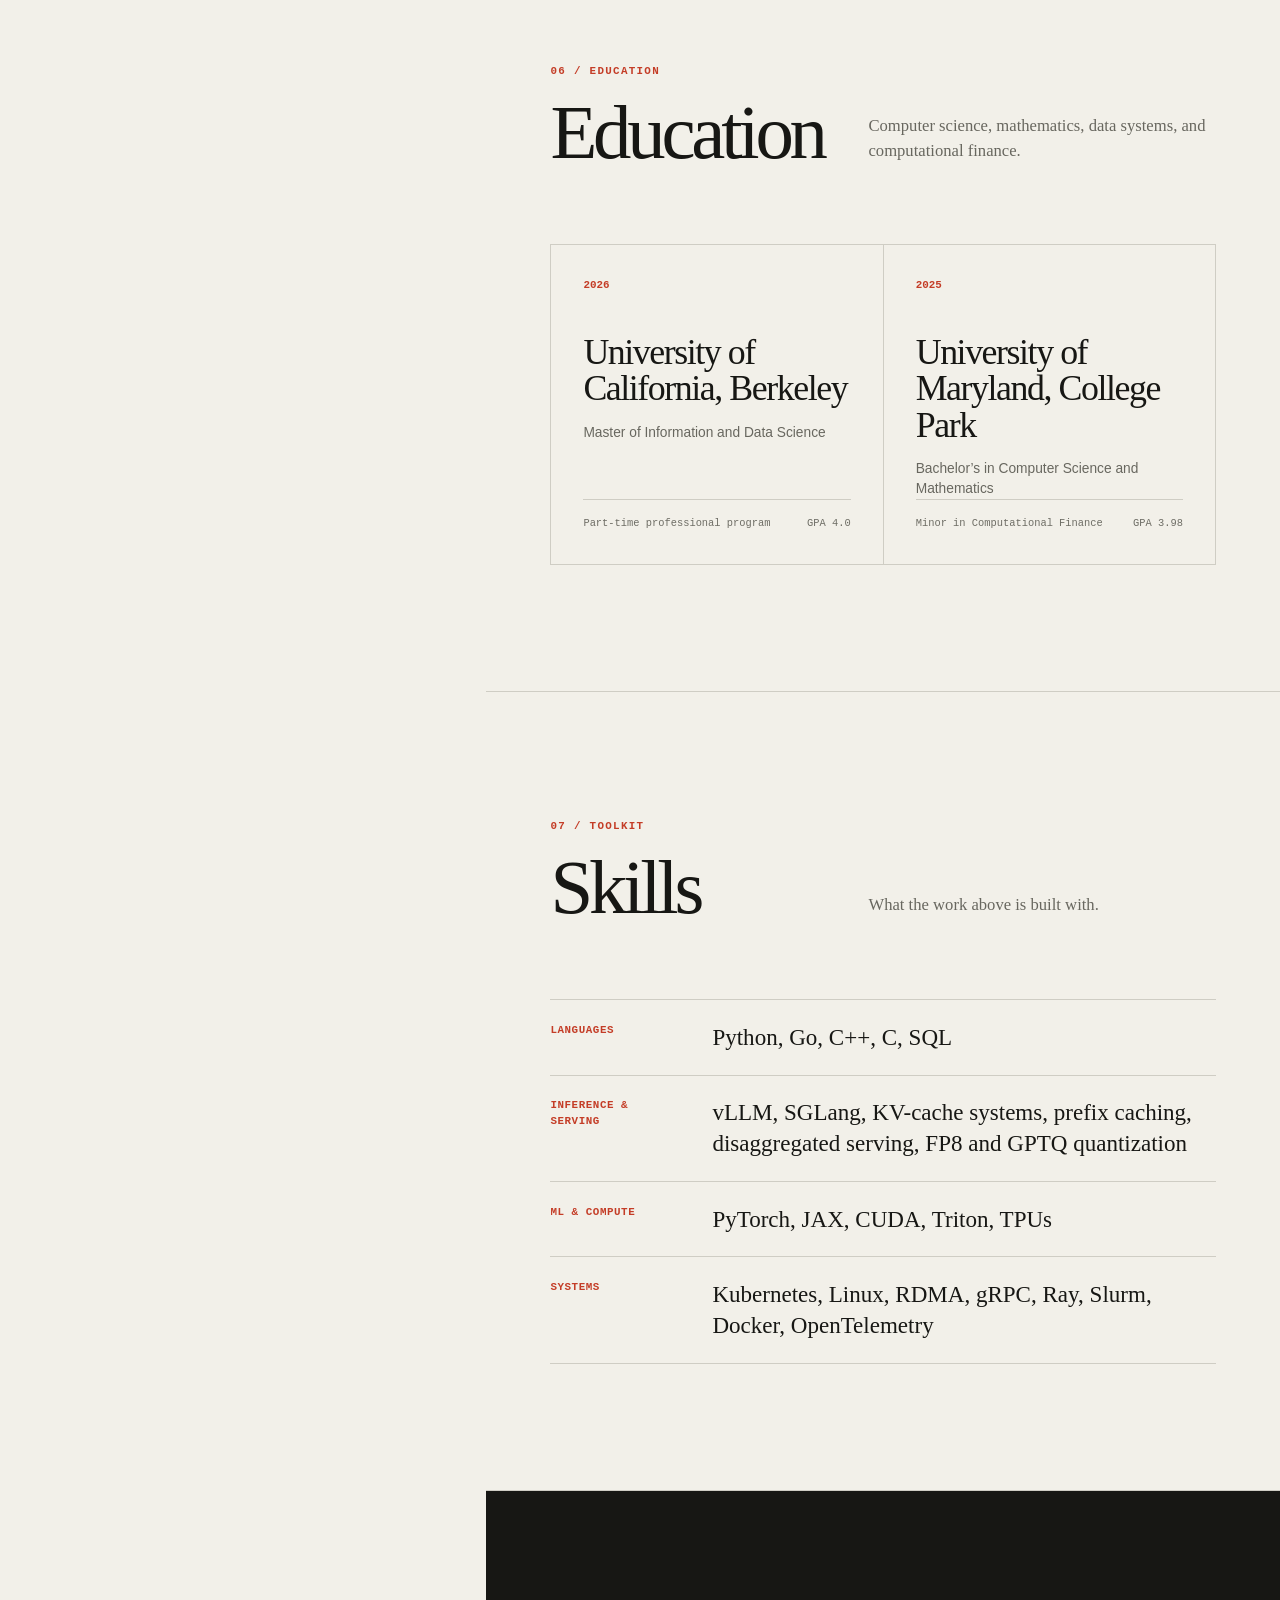
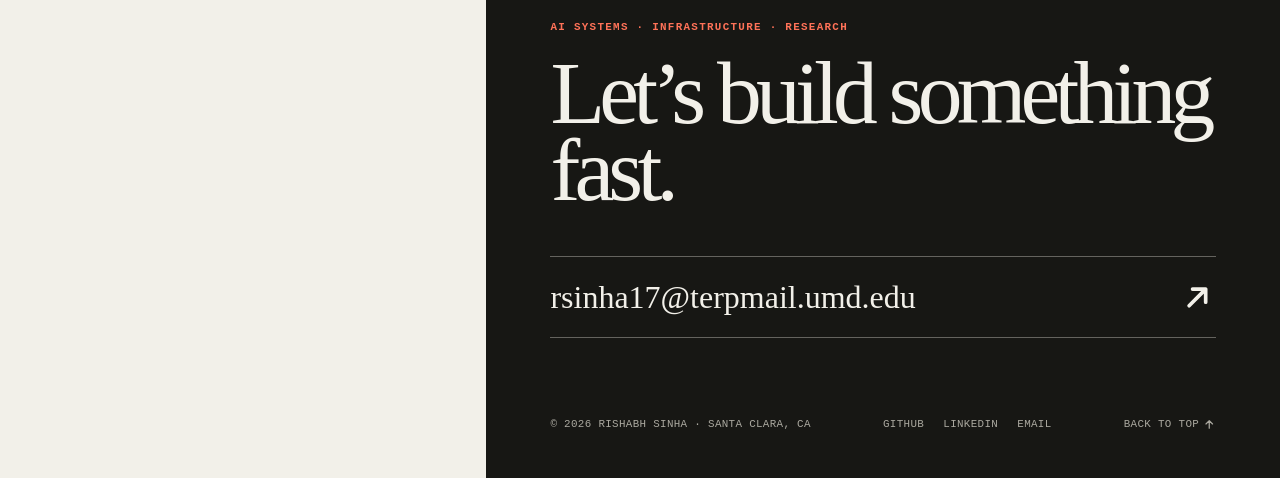
==== commit df0794f4: "Mark Exposure Is Not Commitment as accepted and link arXiv Co-Authored-By: Claude Opus 5.5 <noreply@" ====
--- a/index.html
+++ b/index.html
@@ -474,7 +474,7 @@
               <li>
                 <div class="research-meta">
                   <time datetime="2026">2026</time>
-                  <span class="status">Under review</span>
+                  <span class="status status-preprint">Accepted</span>
                 </div>
                 <h3>
                   <a href="https://github.com/rishabhsinha17/latent-state-auditing" rel="noreferrer">
@@ -493,7 +493,7 @@
                   <div><dt>2 steps</dt><dd>lead time, trajectory maximum</dd></div>
                 </dl>
                 <div class="research-footer research-links">
-                  <a href="https://drive.google.com/file/d/1CWjtkRg12wyVHOV6M9hr9v15-qREJ33x/view" rel="noreferrer">
+                  <a href="https://arxiv.org/abs/2610.37679" rel="noreferrer">
                     Paper
                     <svg class="arrow" aria-hidden="true" focusable="false"><use href="#i-arrow-ne" /></svg>
                   </a>
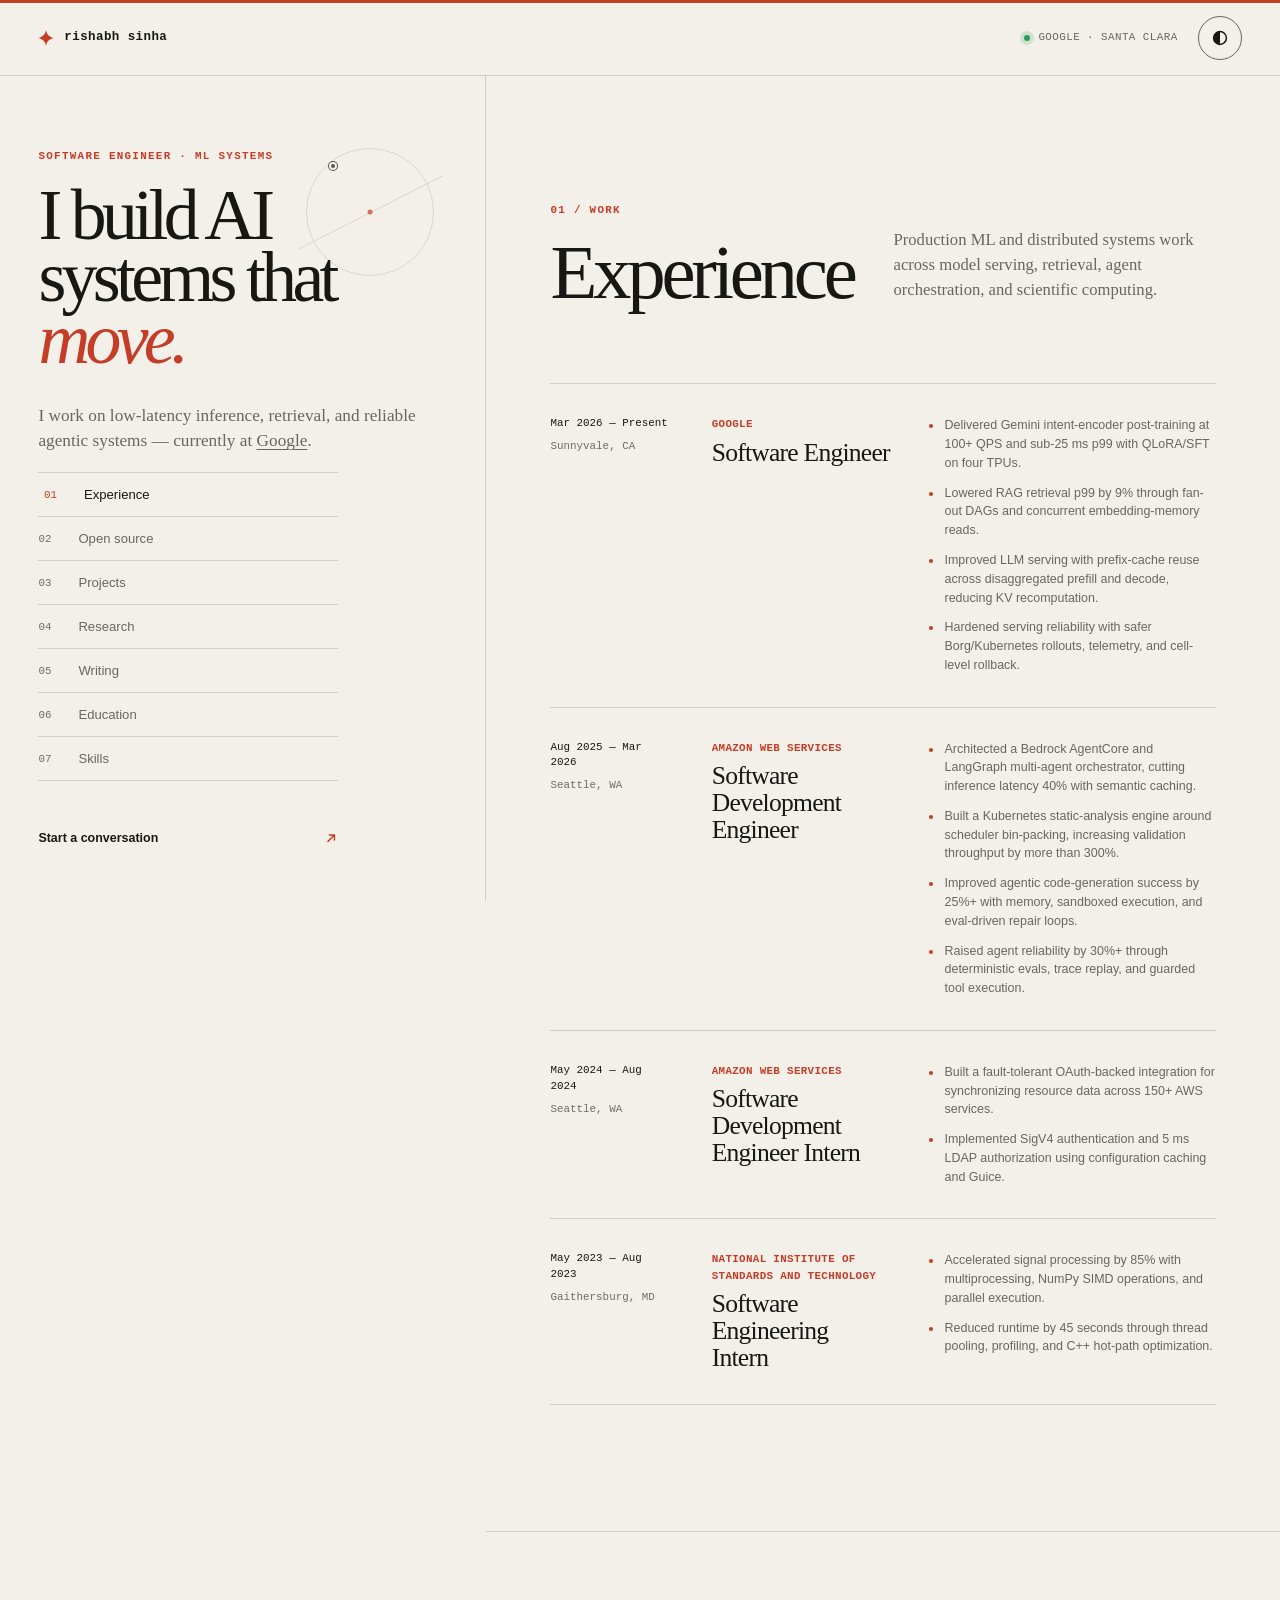
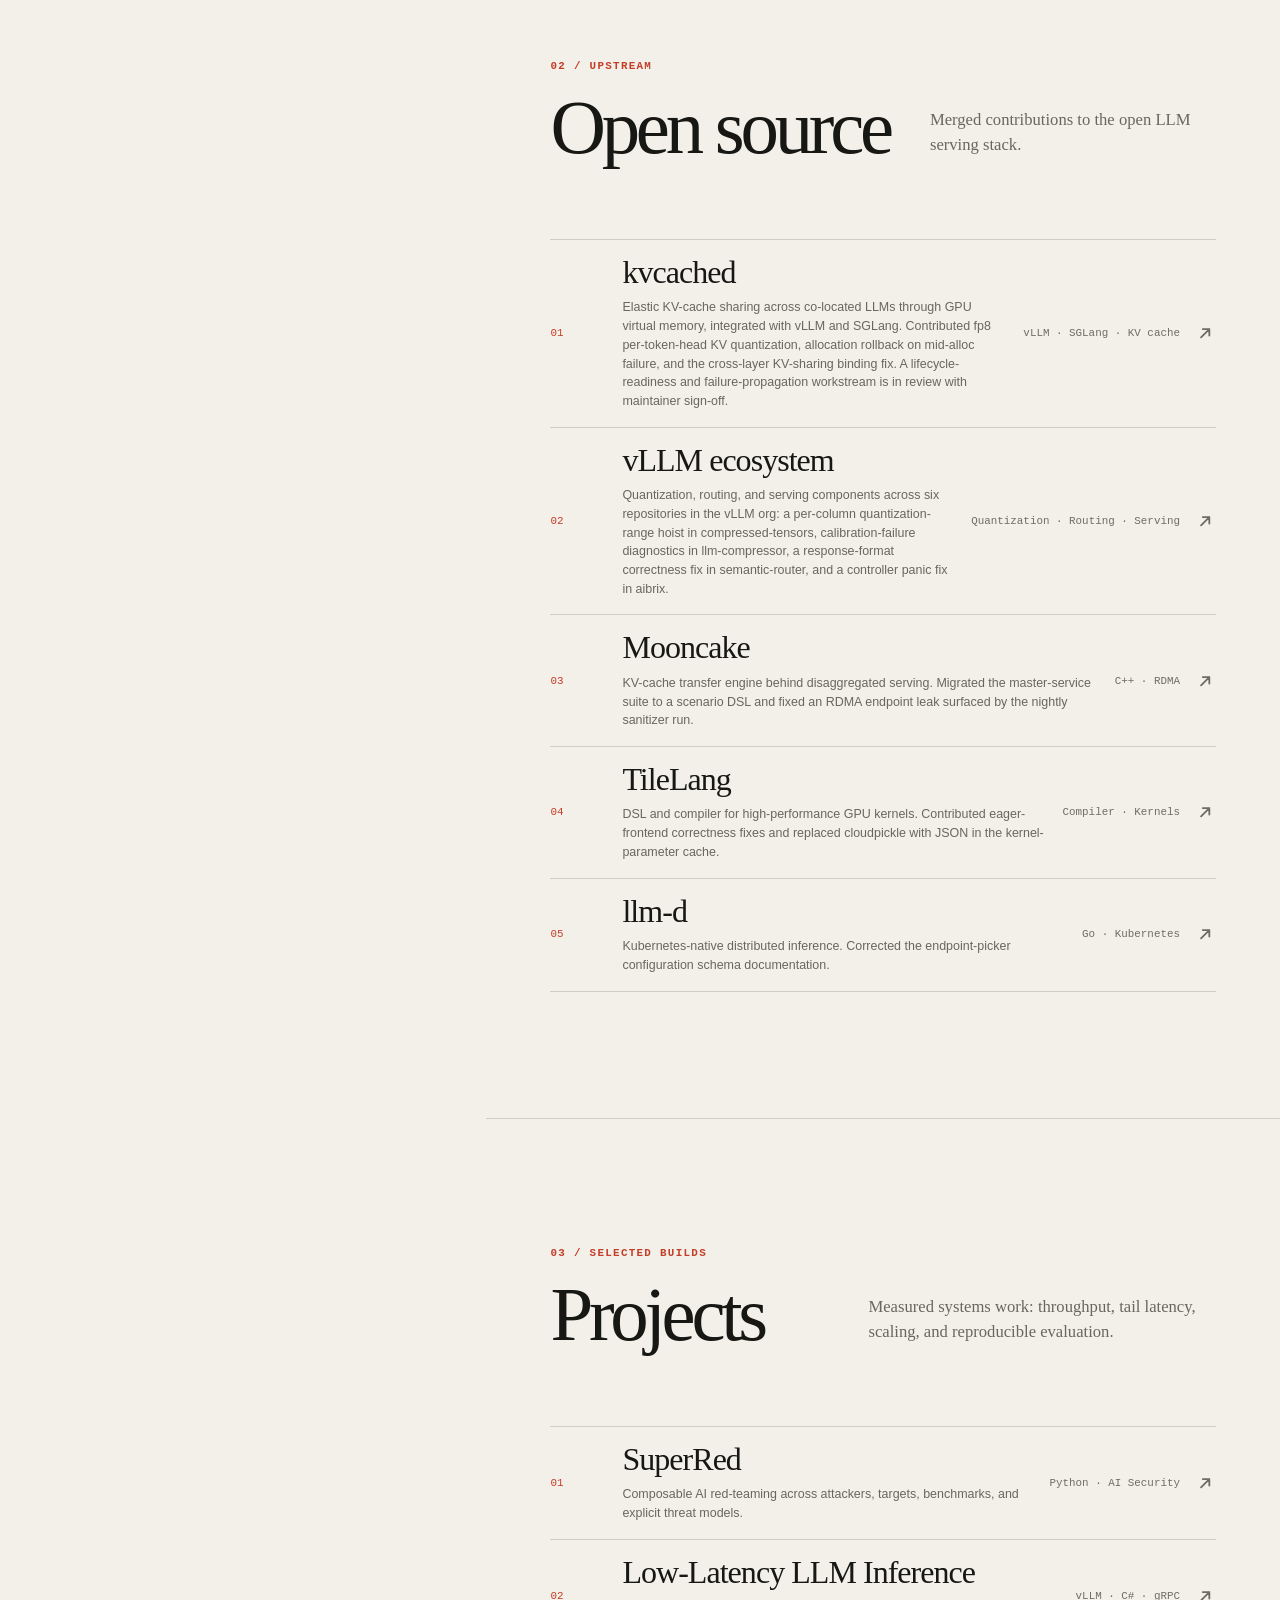
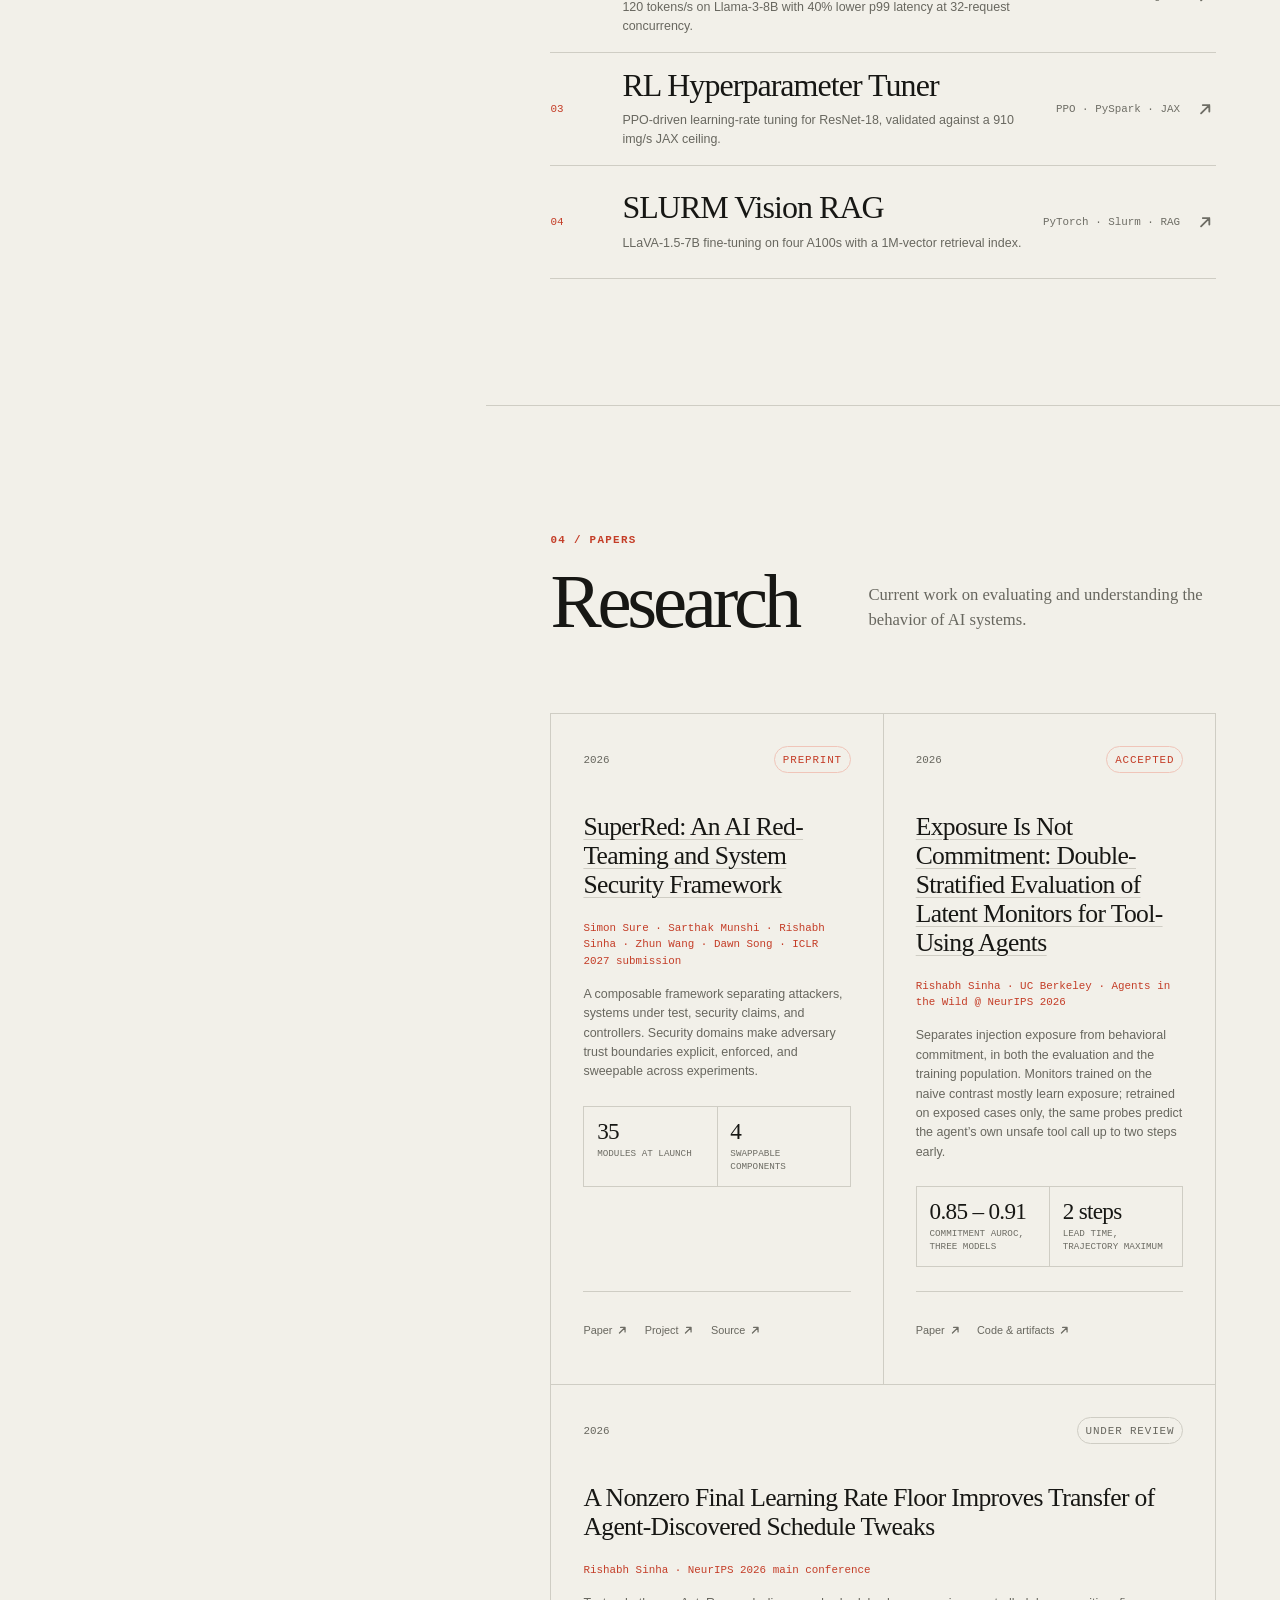
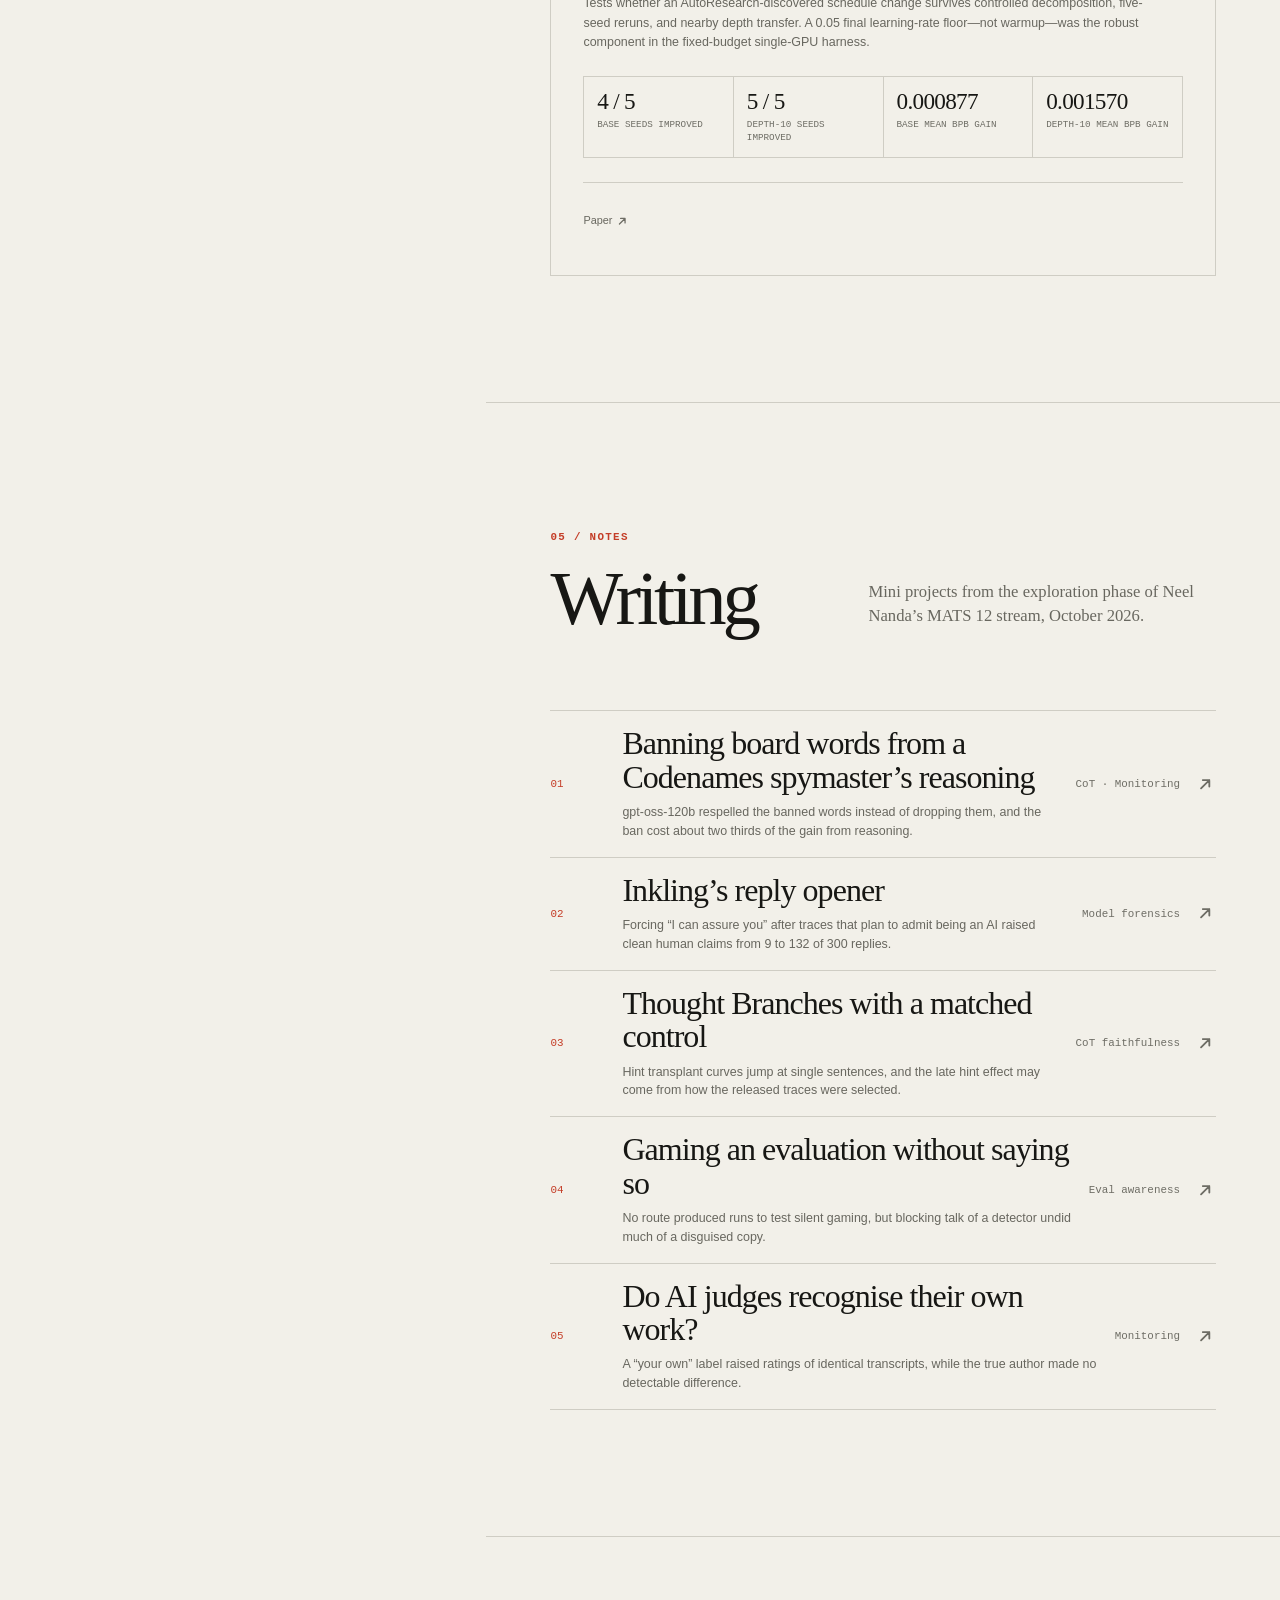
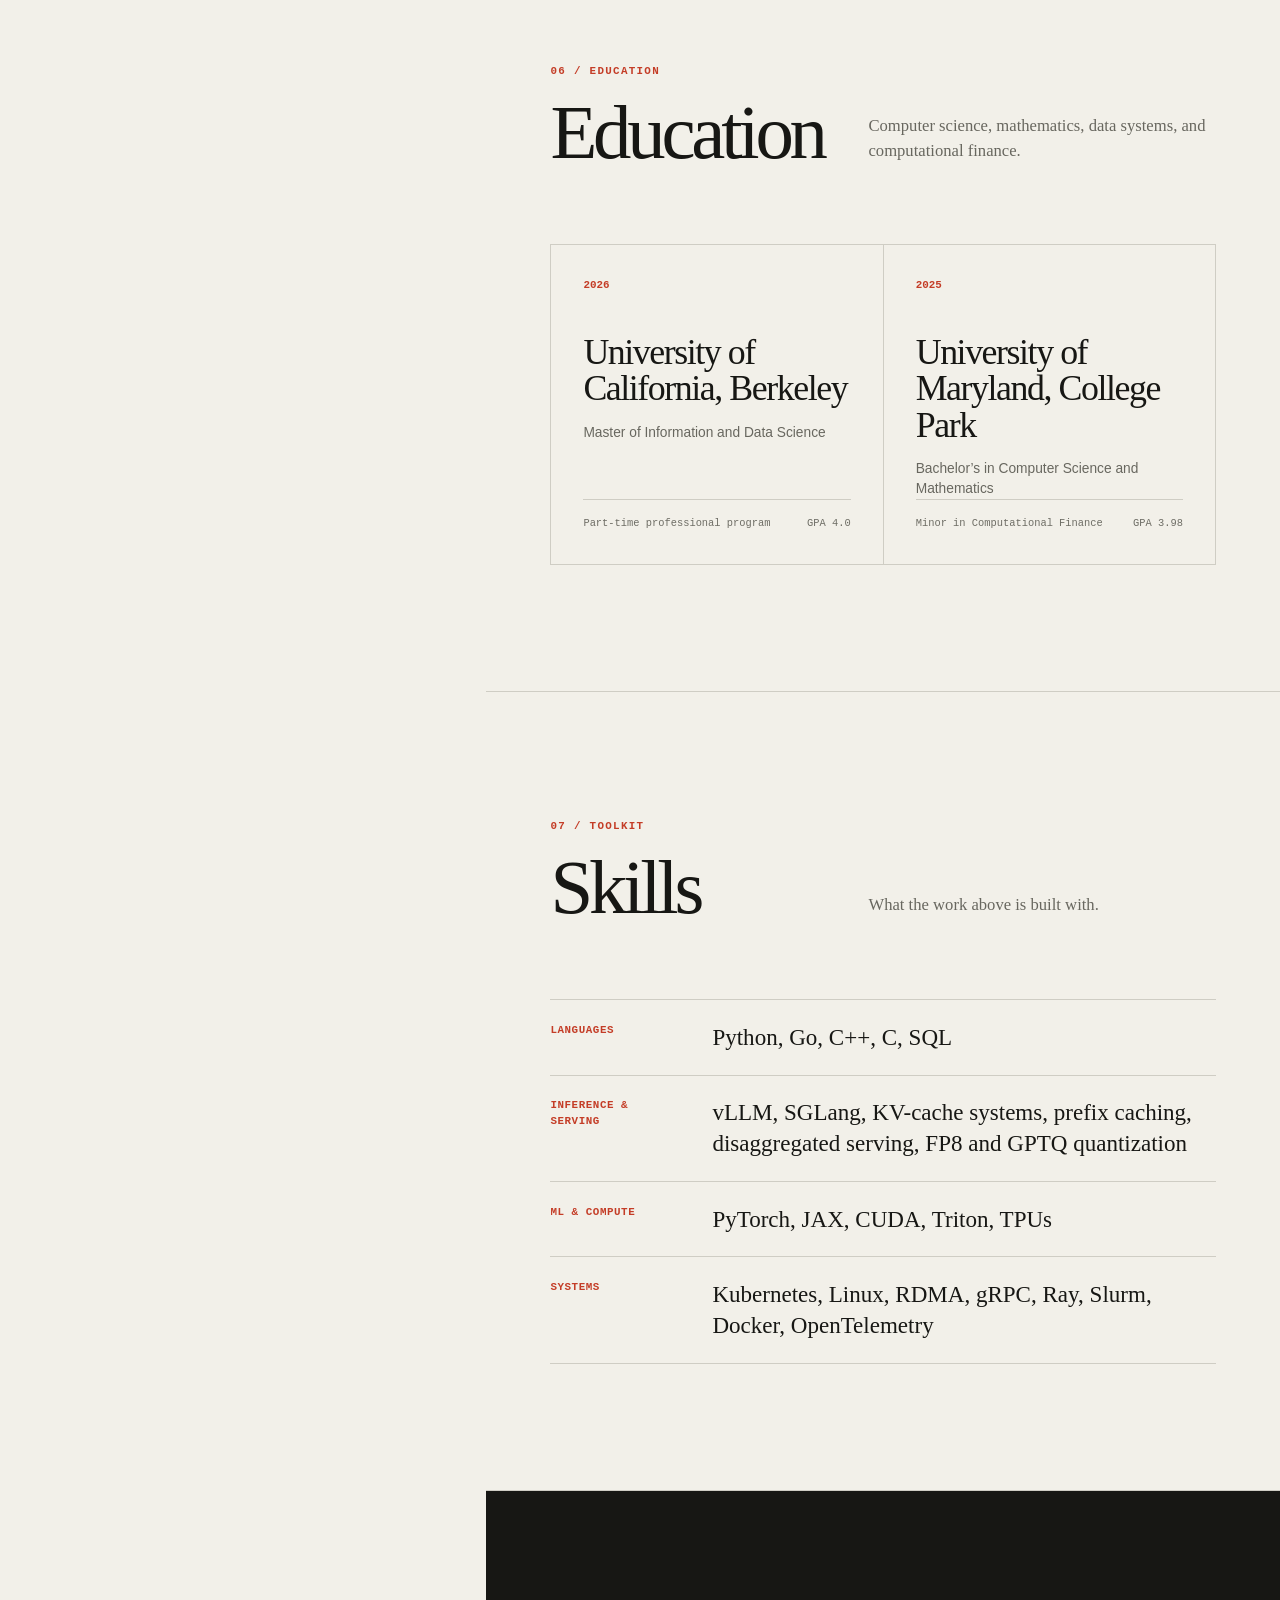
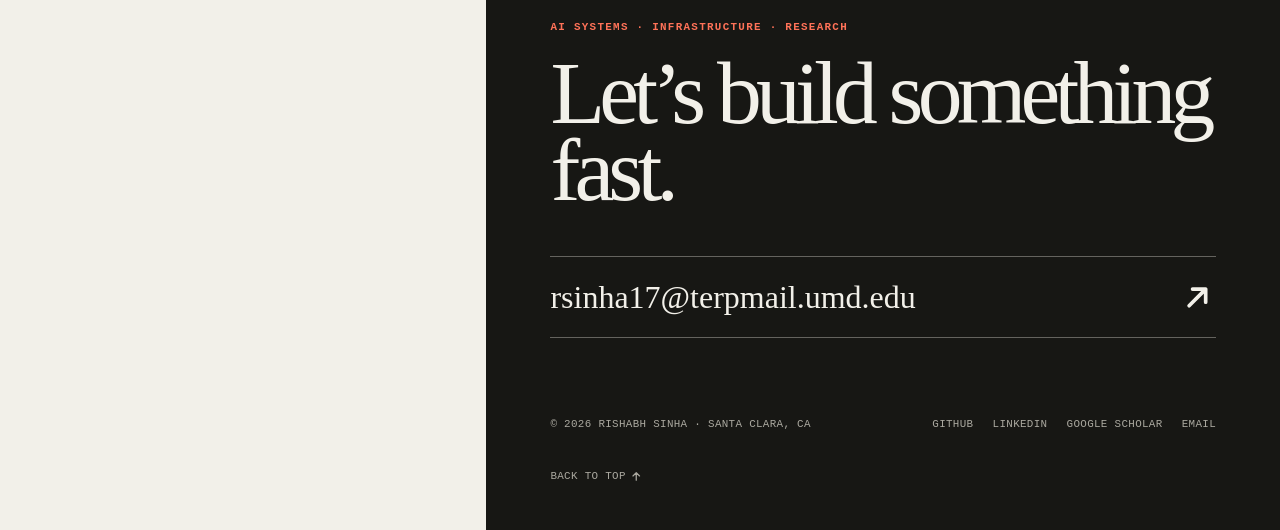
==== commit 8028dcbf: "Add Google Scholar to the profile links Co-Authored-By: Claude Opus 5.5 <noreply@anthropic.com>" ====
--- a/index.html
+++ b/index.html
@@ -85,7 +85,8 @@
           ],
           "sameAs": [
             "https://github.com/rishabhsinha17",
-            "https://www.linkedin.com/in/rishabhsinha17"
+            "https://www.linkedin.com/in/rishabhsinha17",
+            "https://scholar.google.com/citations?user=xKEmxtwAAAAJ"
           ]
         }
       }
@@ -687,6 +688,7 @@
             <nav aria-label="Profile links">
               <a href="https://github.com/rishabhsinha17" rel="me noreferrer">GitHub</a>
               <a href="https://www.linkedin.com/in/rishabhsinha17" rel="me noreferrer">LinkedIn</a>
+              <a href="https://scholar.google.com/citations?user=xKEmxtwAAAAJ" rel="me noreferrer">Google Scholar</a>
               <a href="mailto:rsinha17@terpmail.umd.edu">Email</a>
             </nav>
             <a class="back-to-top" href="#top">
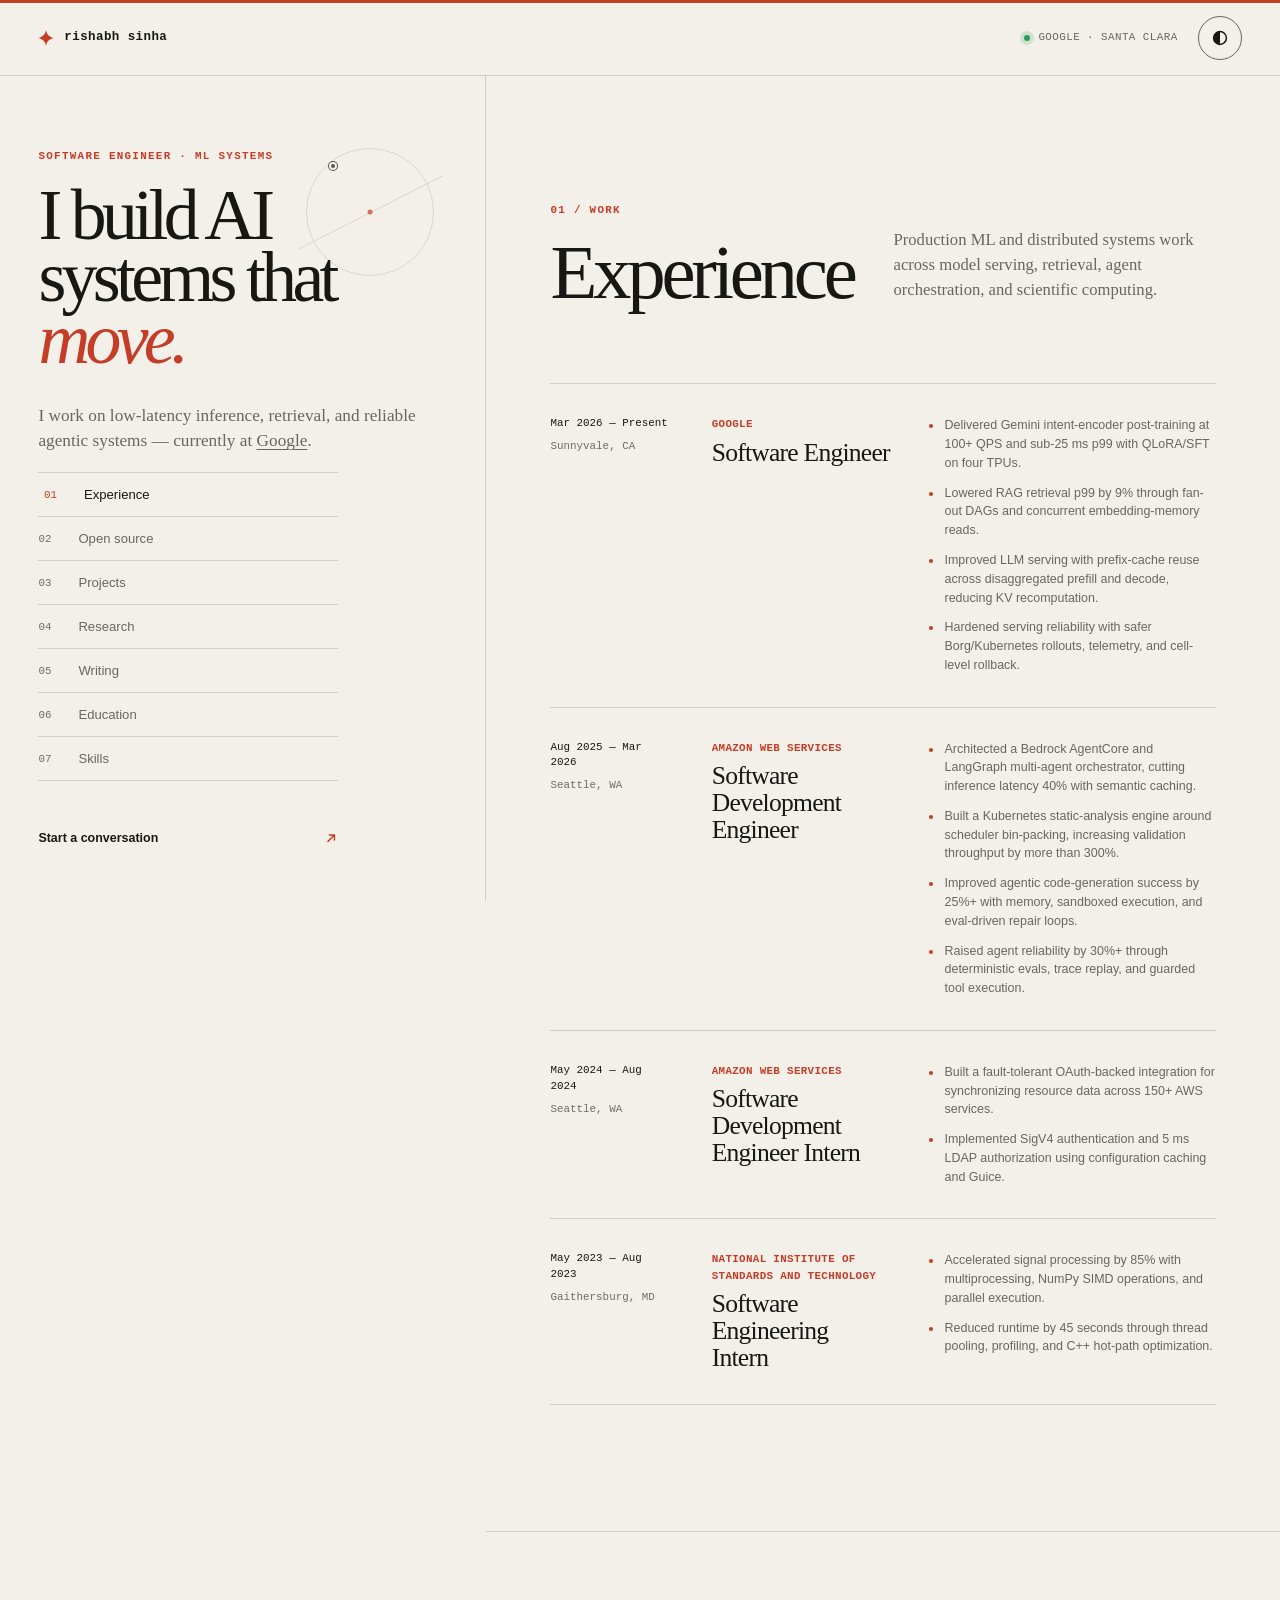
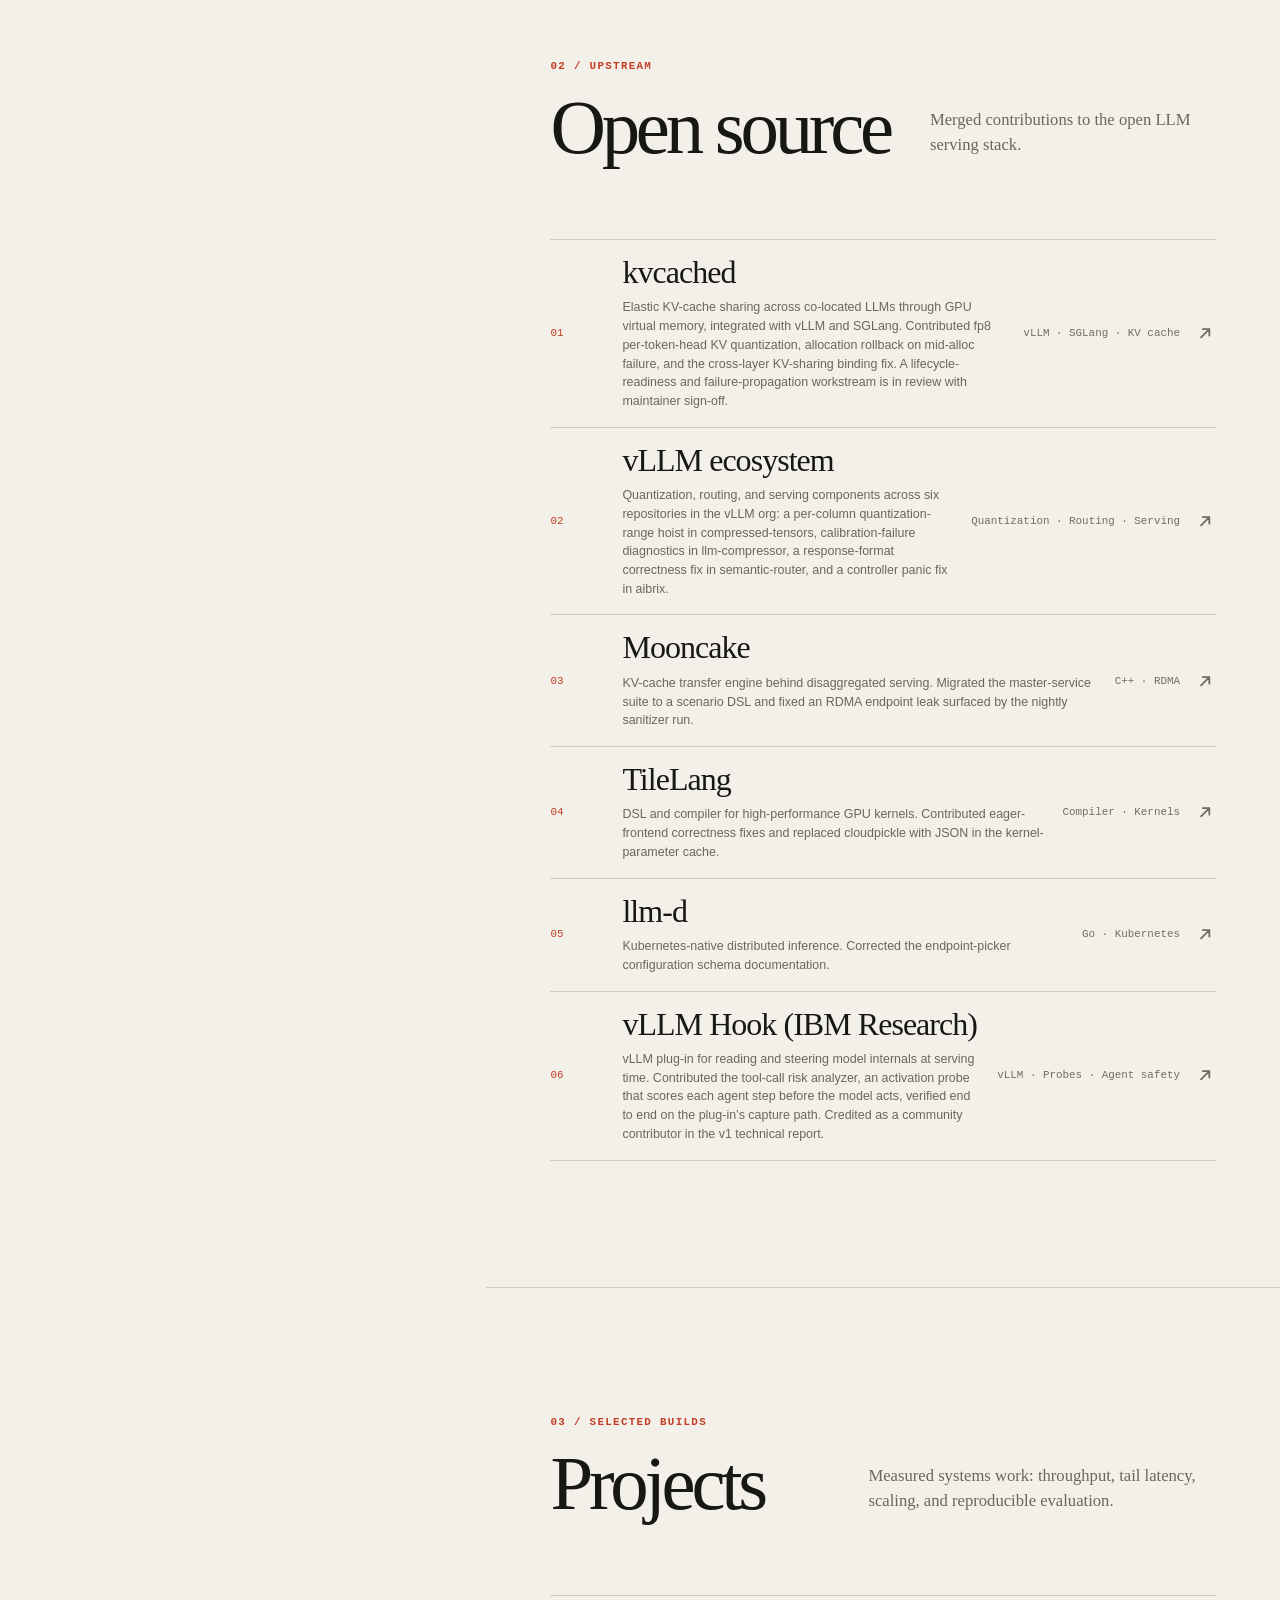
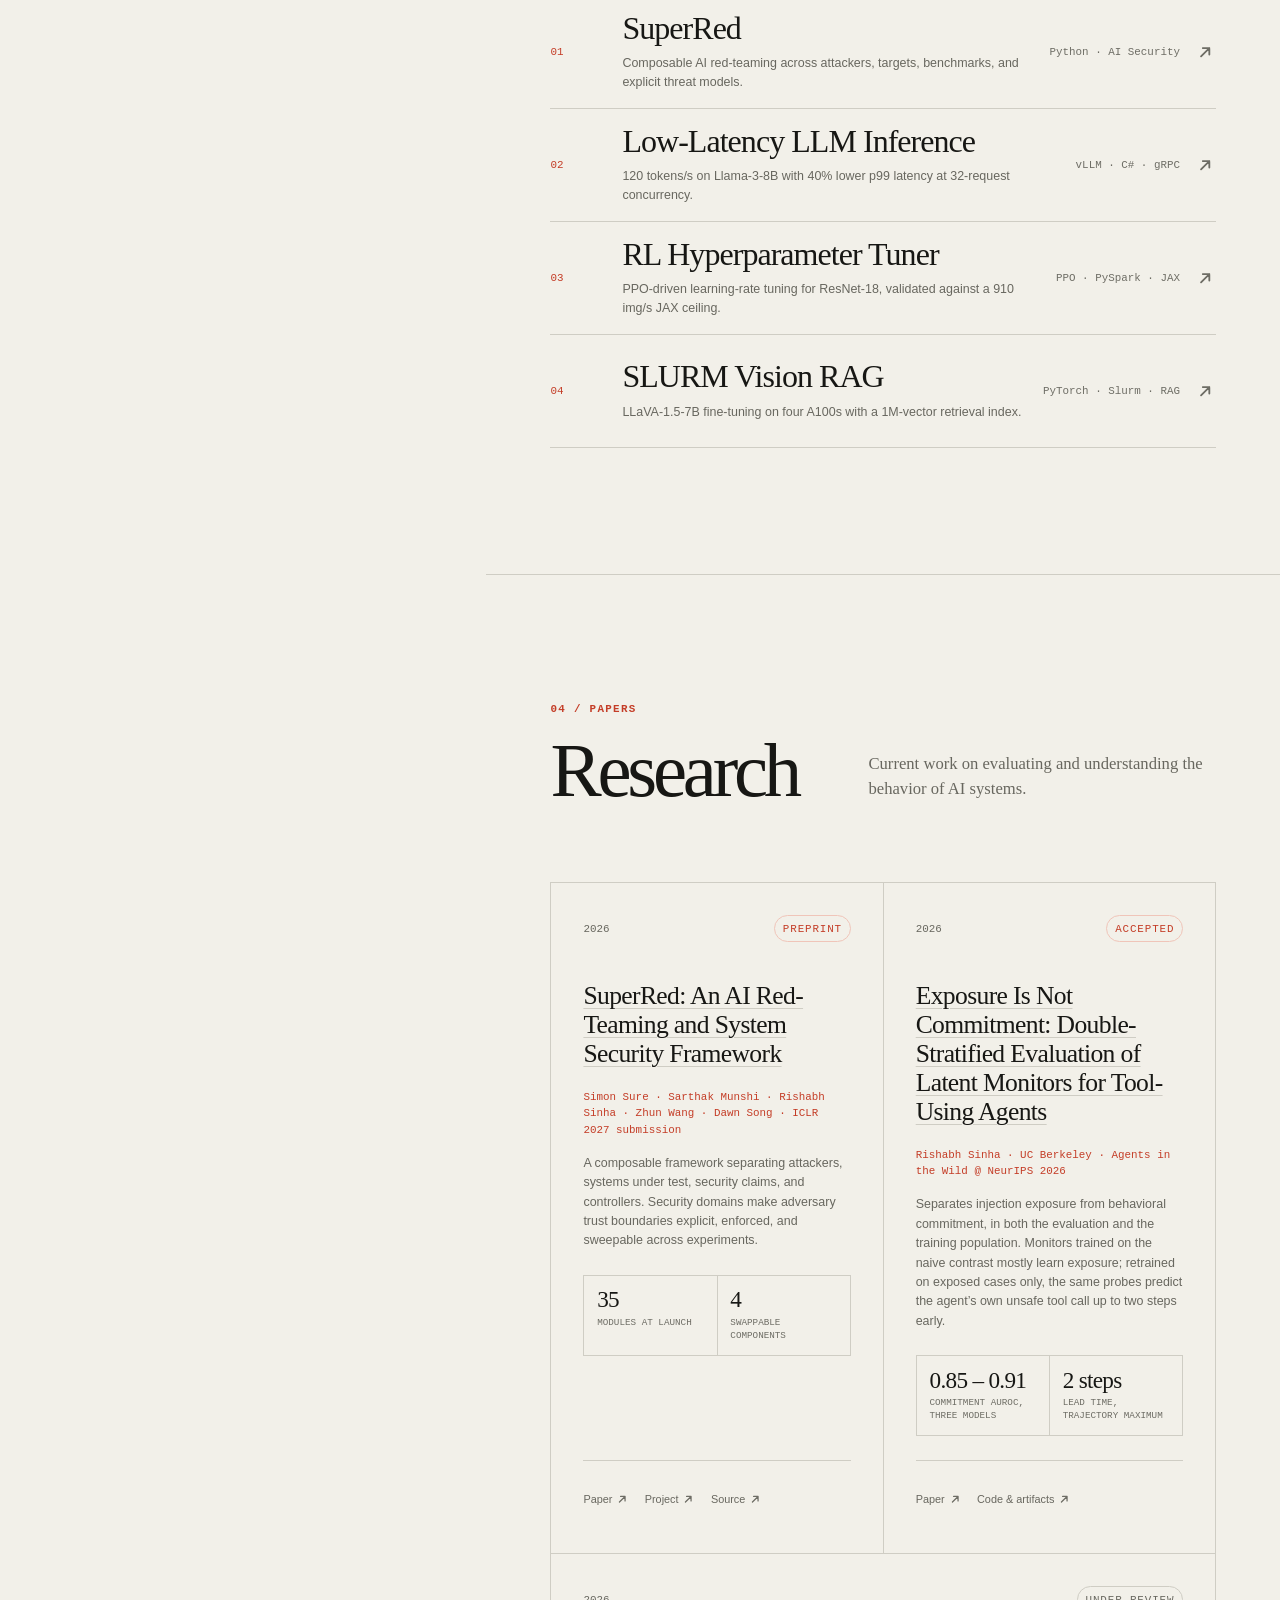
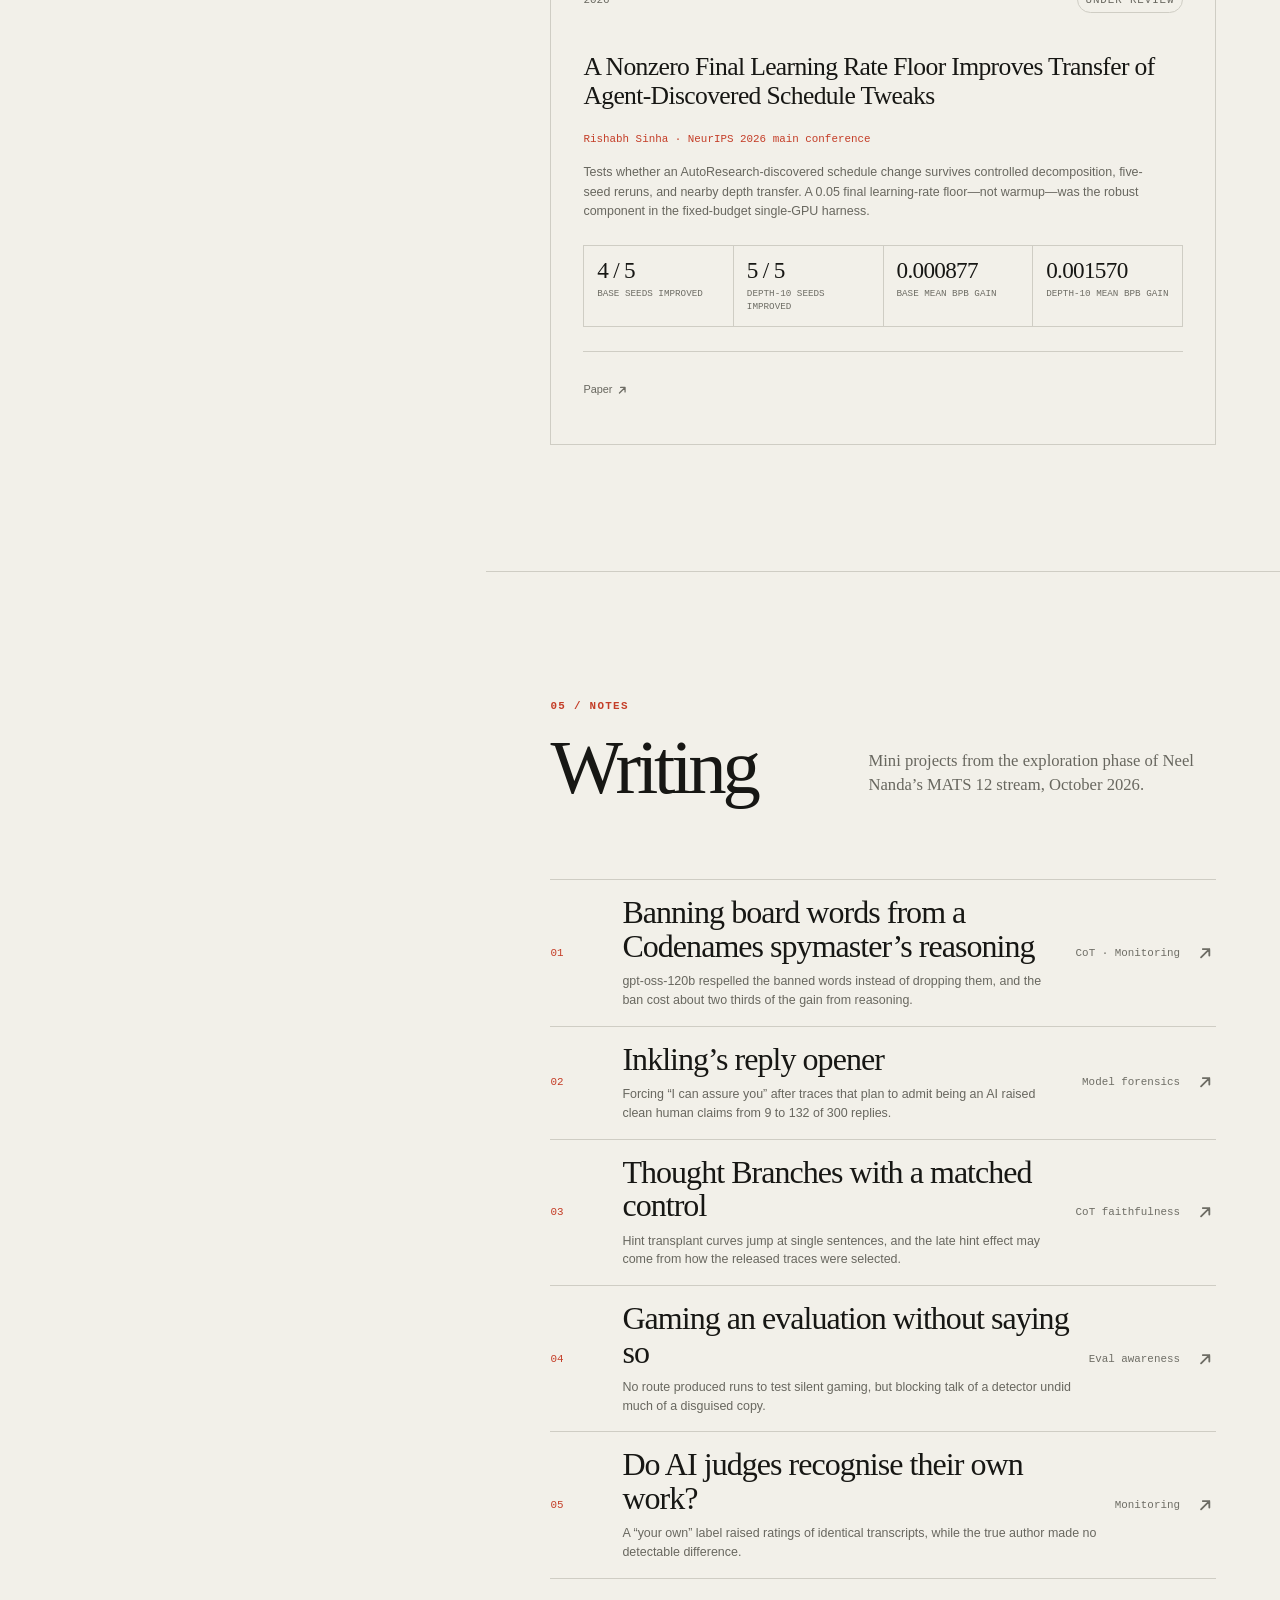
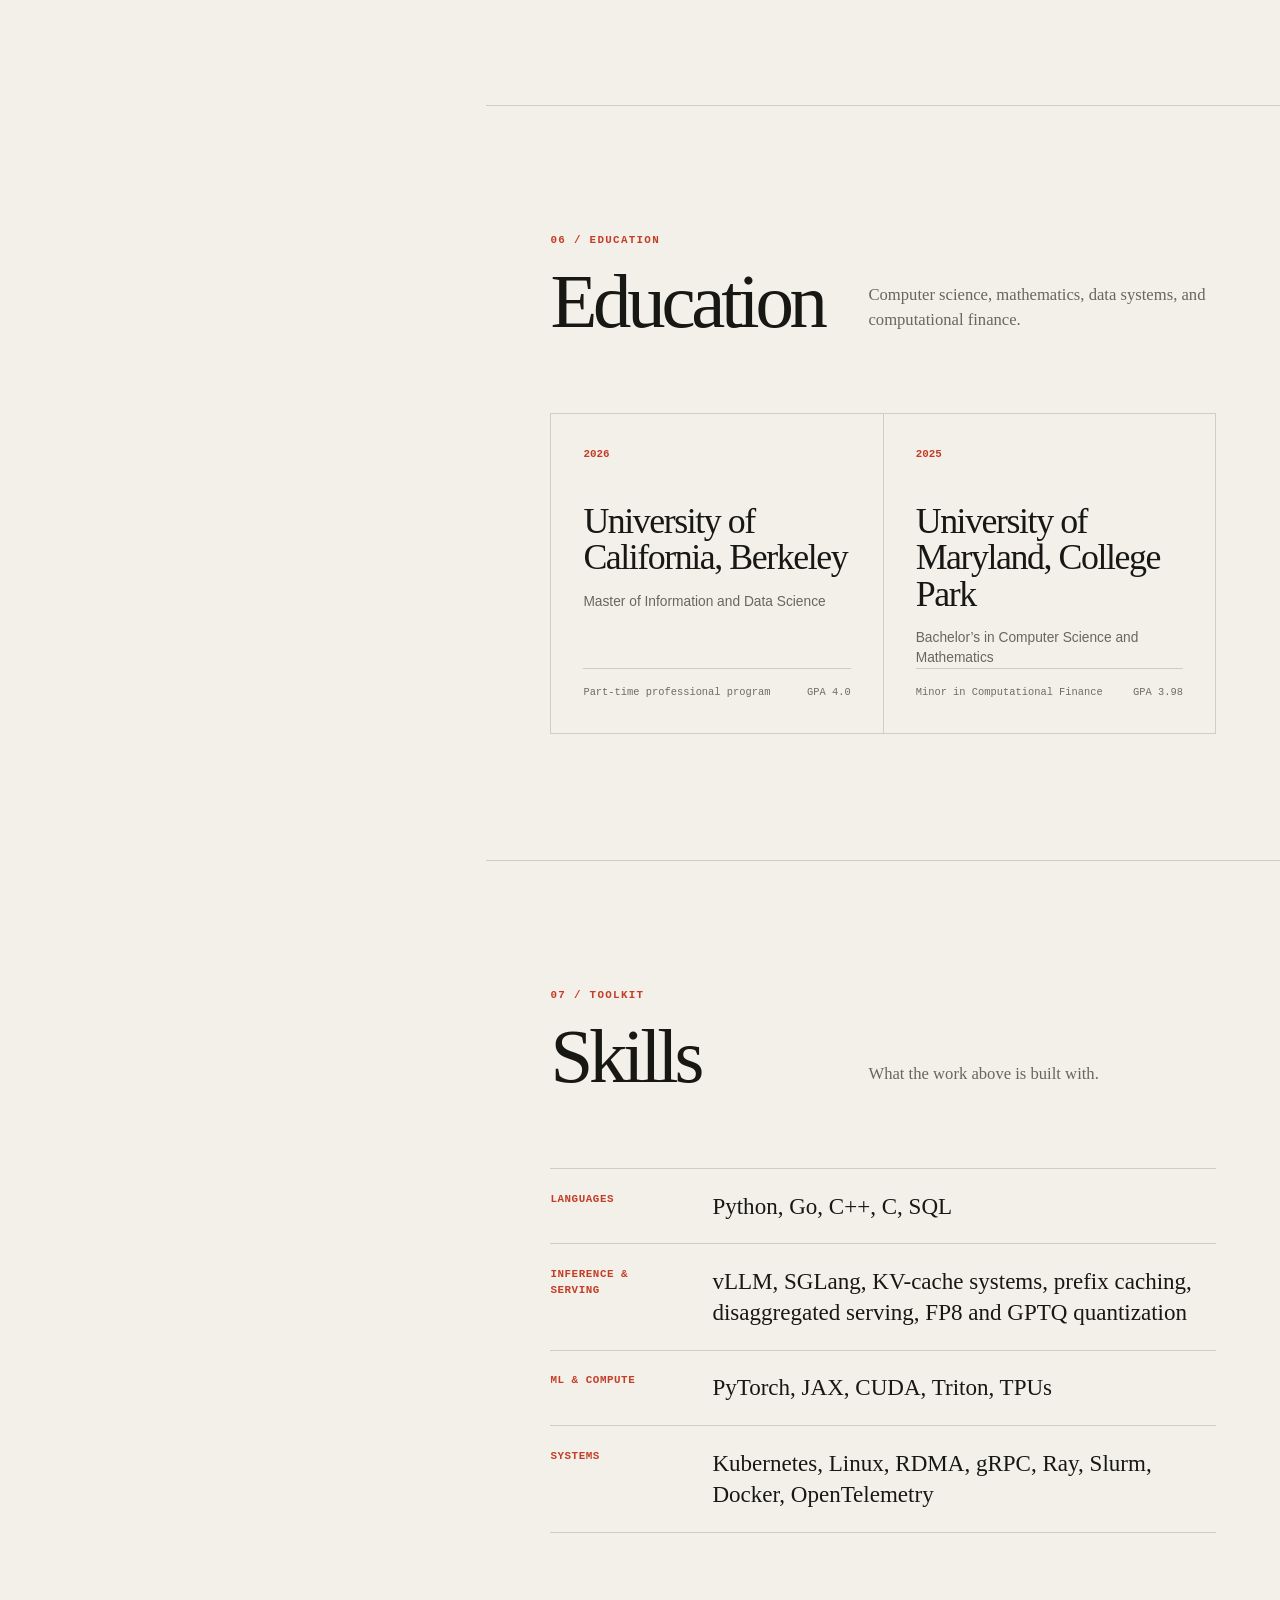
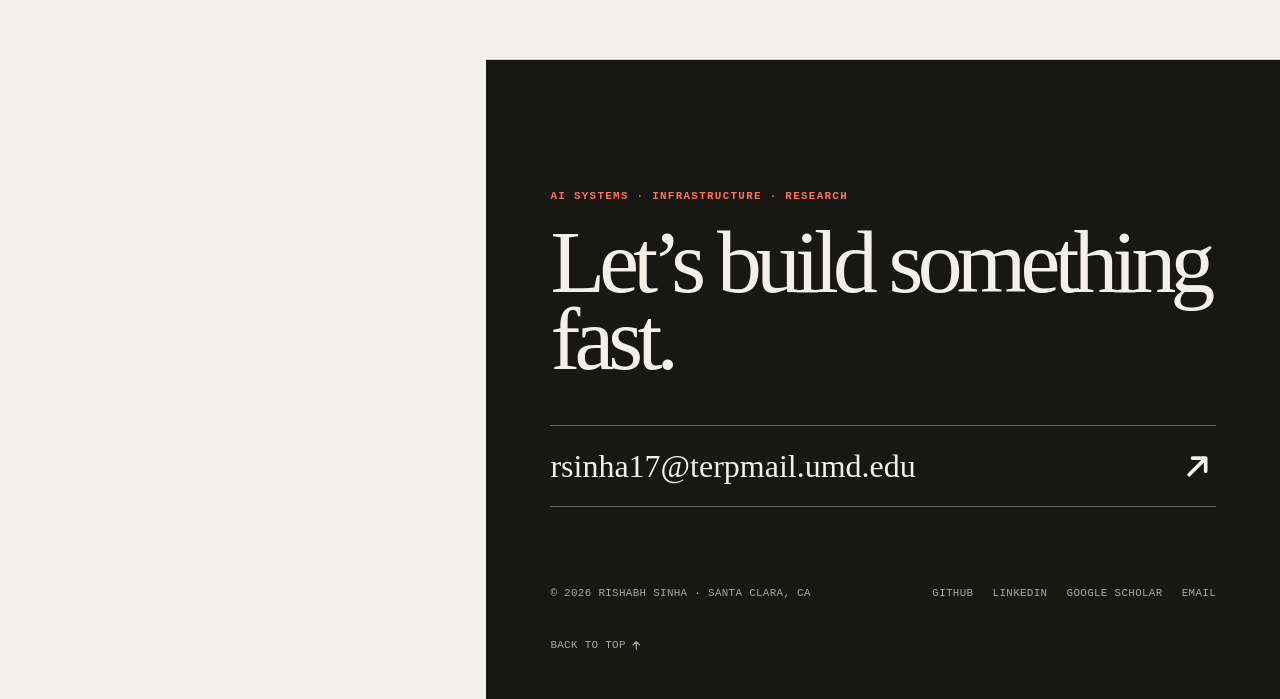
==== commit 1e5ea8ac: "Add vLLM Hook to the open source section Co-Authored-By: Claude Opus 5.5 <noreply@anthropic.com>" ====
--- a/index.html
+++ b/index.html
@@ -357,6 +357,19 @@
                   </svg>
                 </a>
               </li>
+              <li>
+                <a href="https://arxiv.org/abs/2603.06588" rel="noreferrer">
+                  <span class="project-number">06</span>
+                  <span class="project-copy">
+                    <strong>vLLM Hook (IBM Research)</strong>
+                    <span>vLLM plug-in for reading and steering model internals at serving time. Contributed the tool-call risk analyzer, an activation probe that scores each agent step before the model acts, verified end to end on the plug-in&rsquo;s capture path. Credited as a community contributor in the v1 technical report.</span>
+                  </span>
+                  <span class="project-tags">vLLM · Probes · Agent safety</span>
+                  <svg class="arrow" aria-hidden="true" focusable="false">
+                    <use href="#i-arrow-ne" />
+                  </svg>
+                </a>
+              </li>
             </ol>
           </section>
 
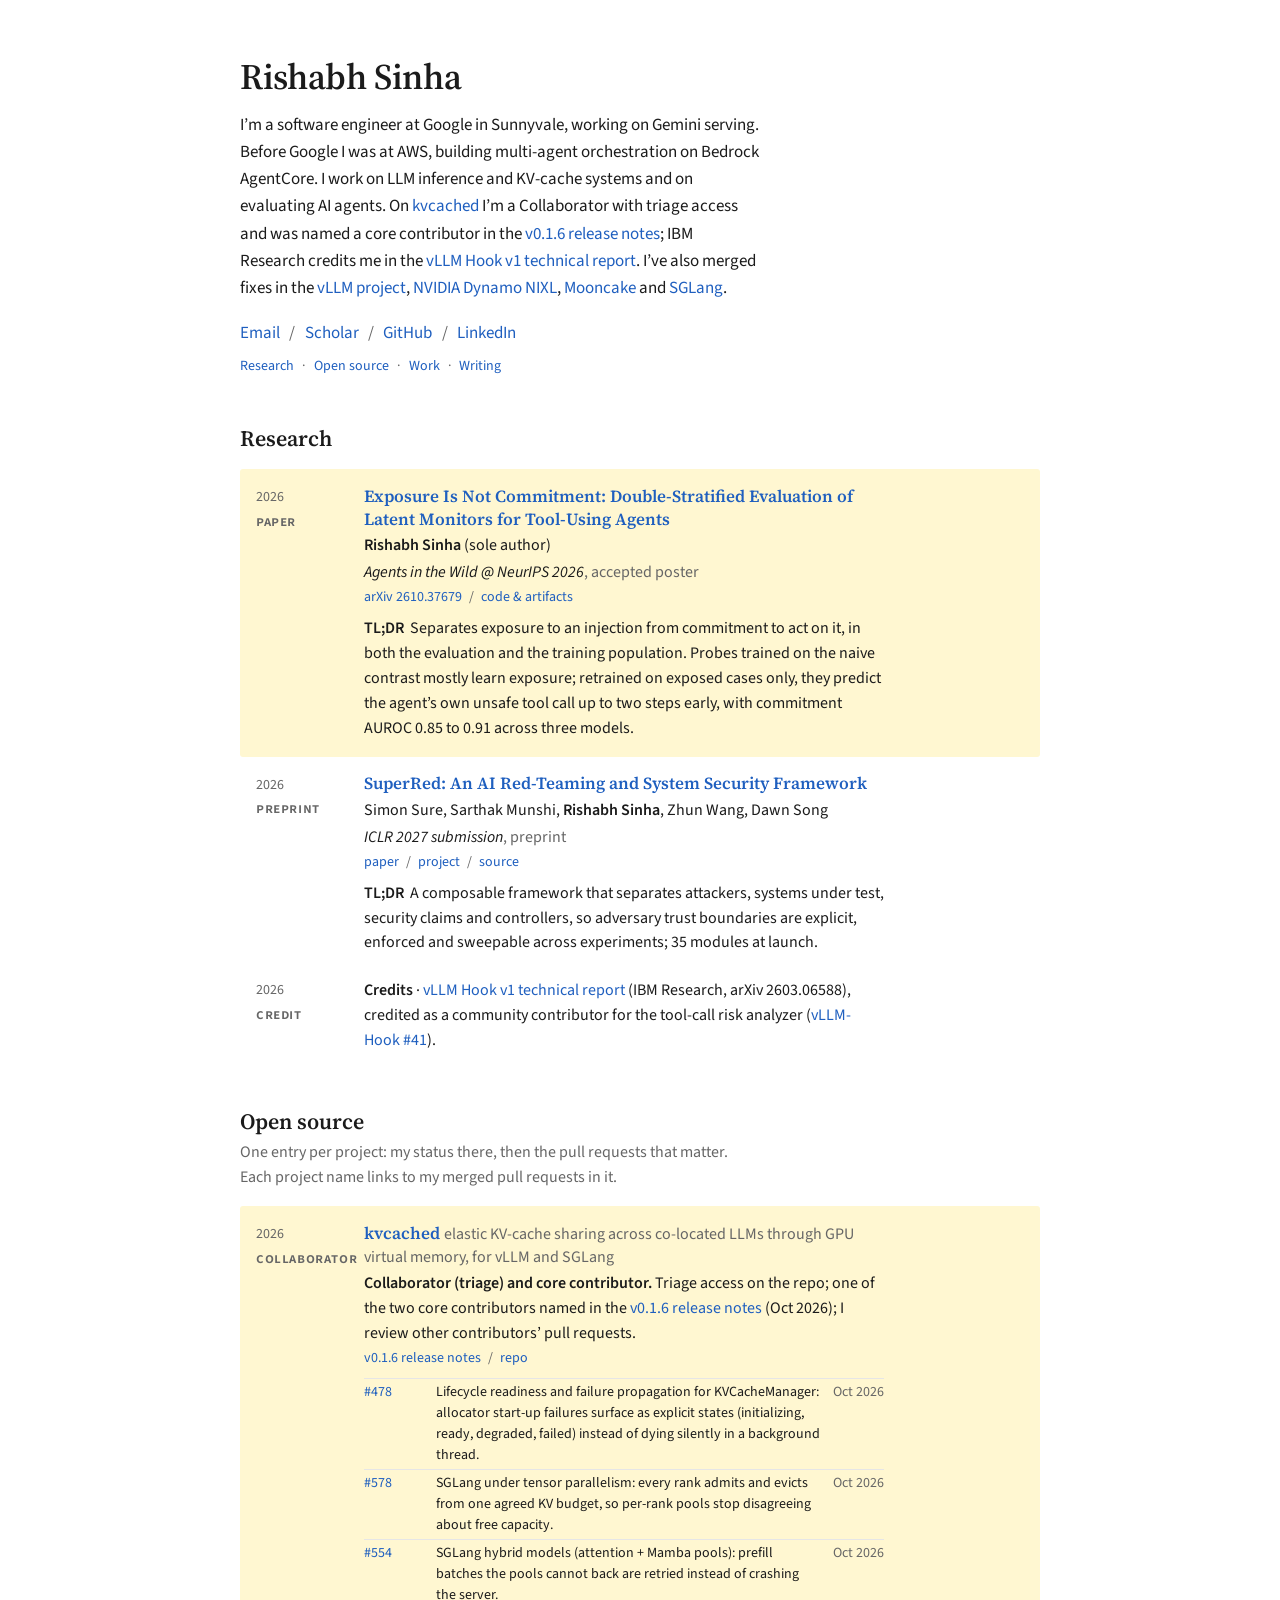
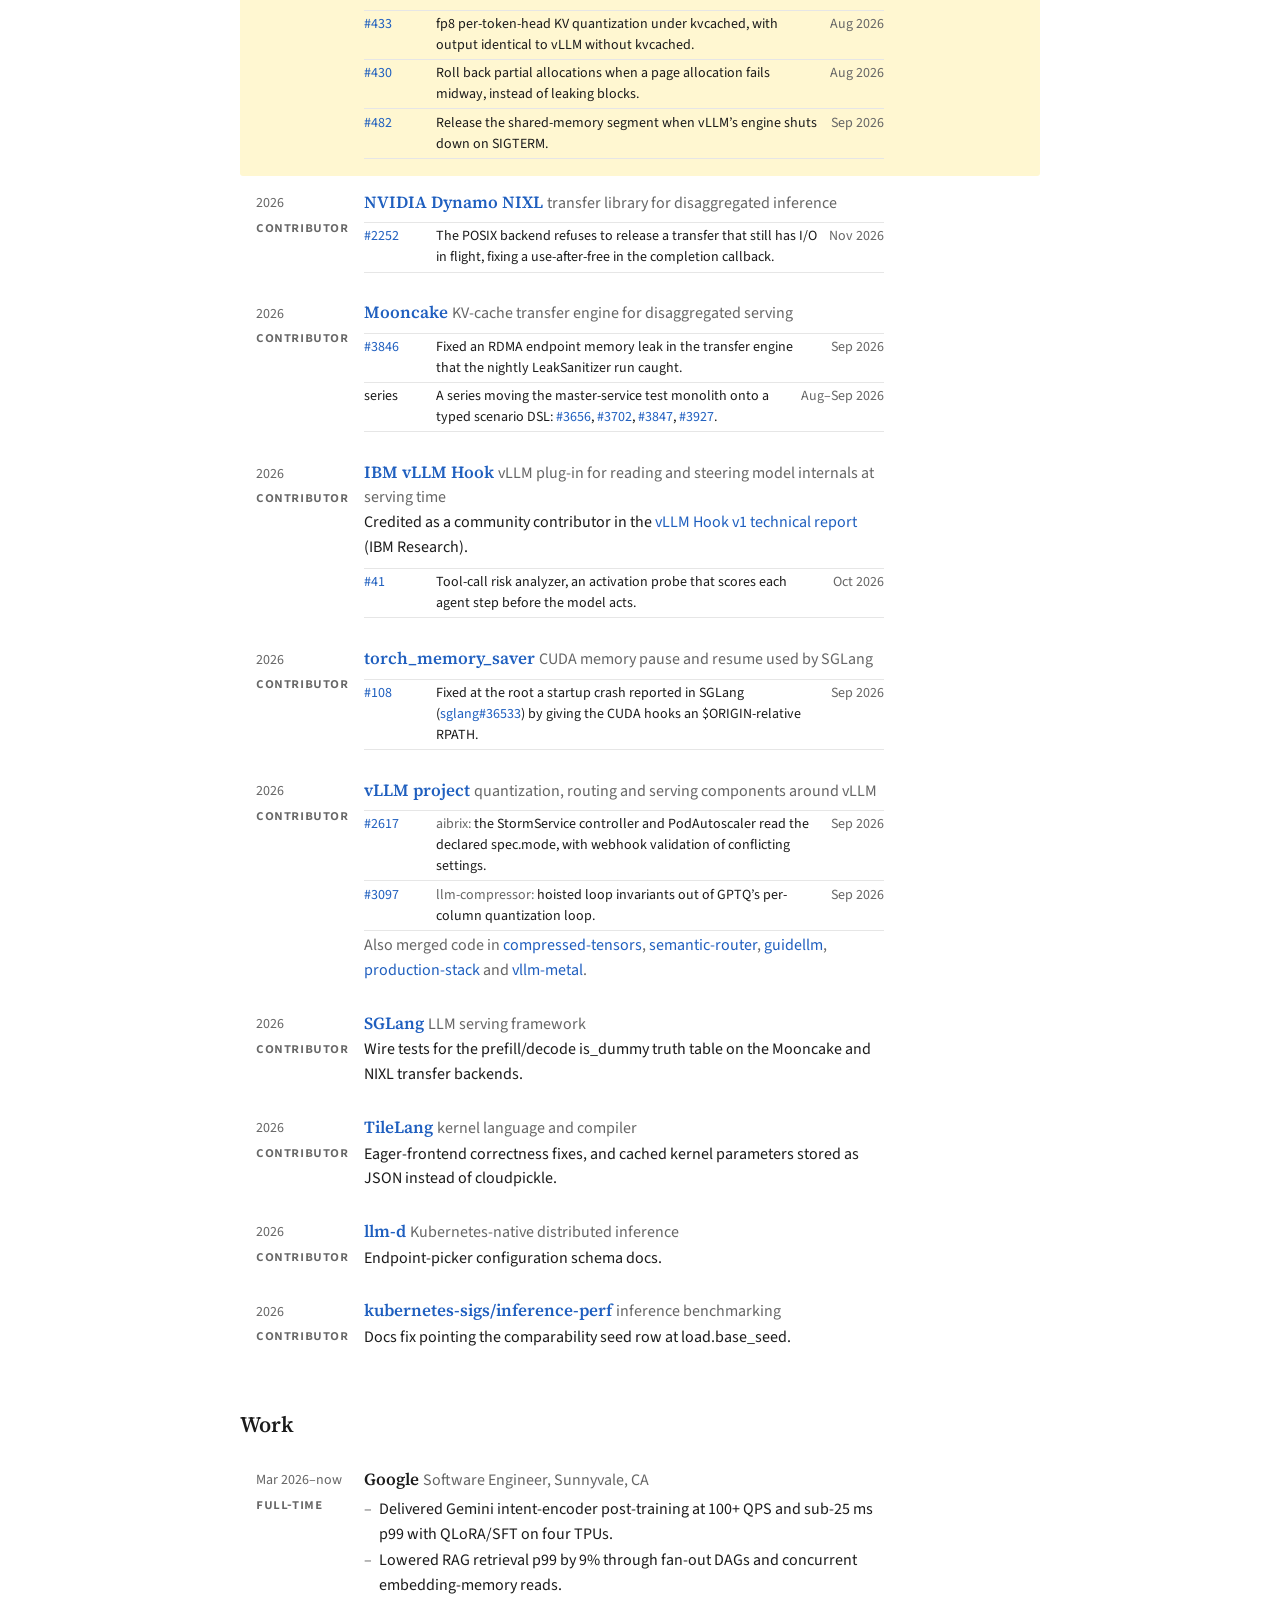
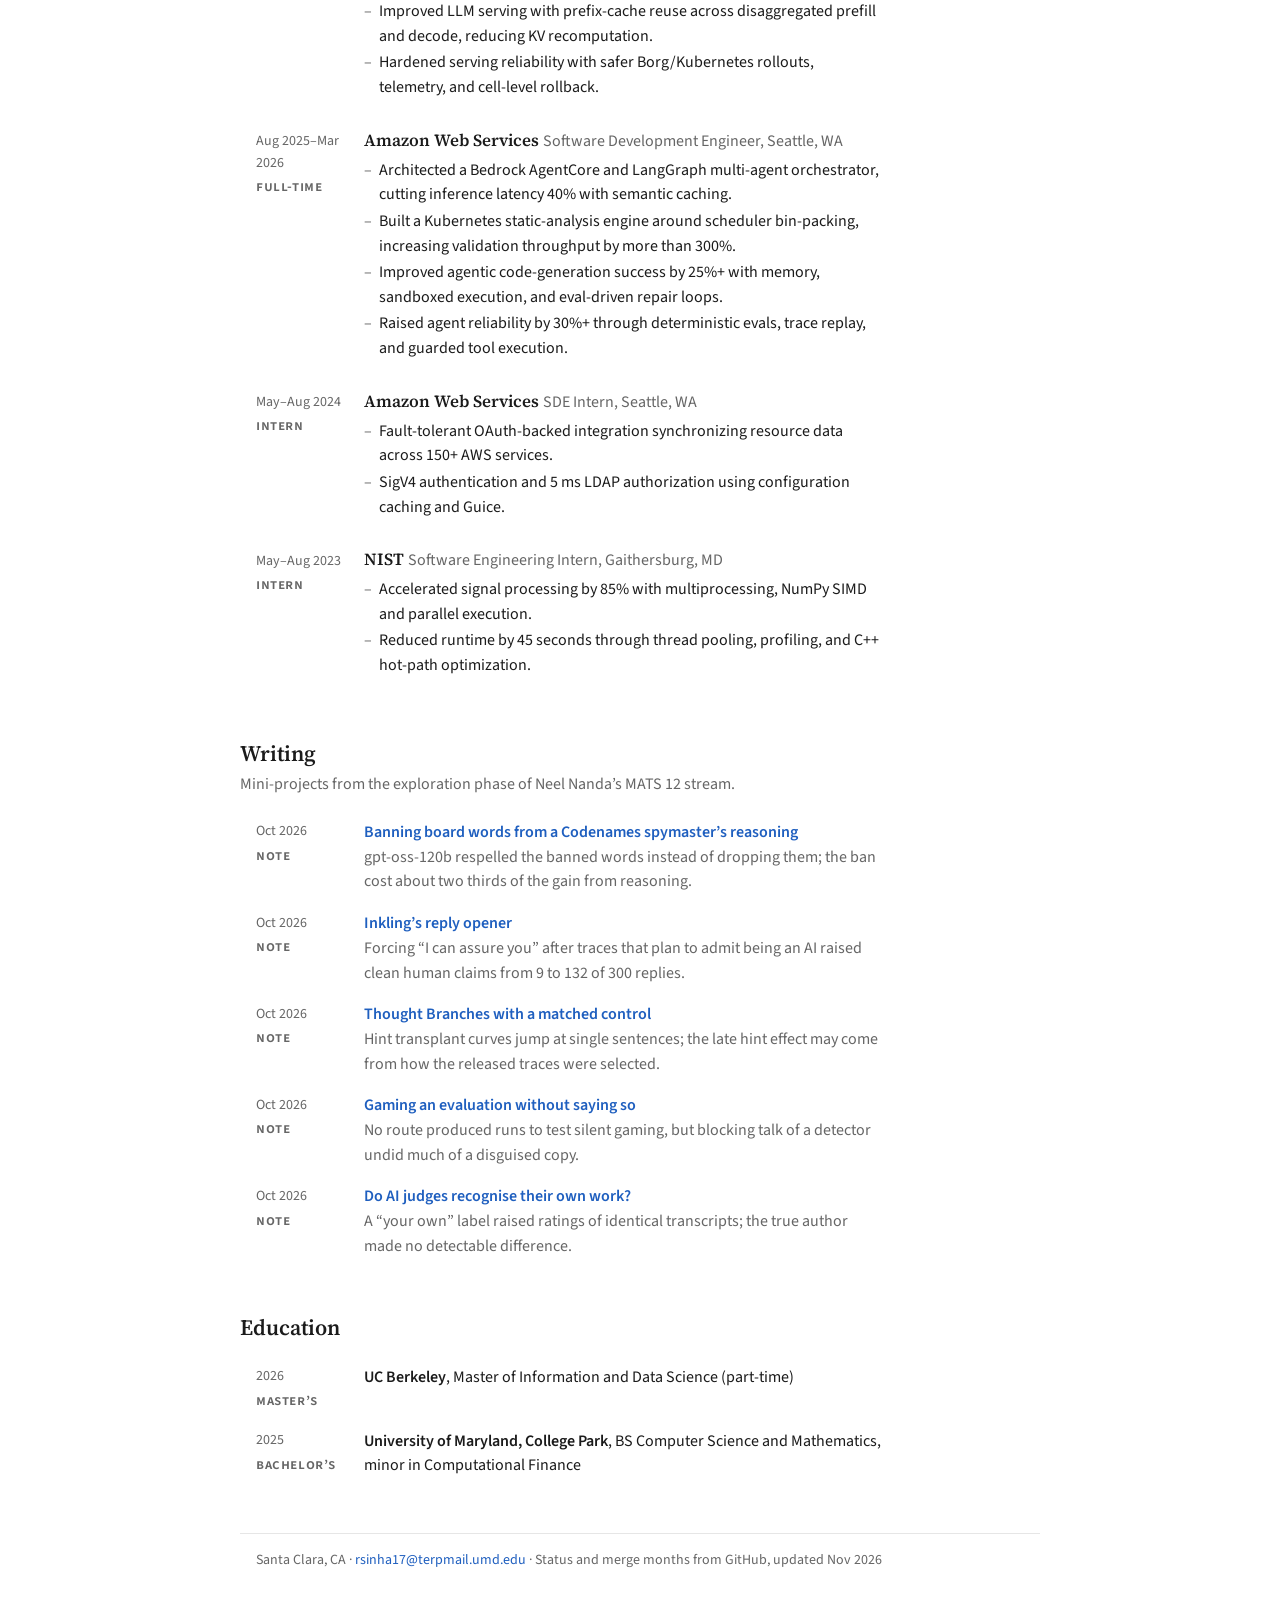
==== commit 1a817b7e: "Redesign the homepage around status, papers and key PRs Replace the decorative layout with a single-" ====
--- a/index.html
+++ b/index.html
@@ -1,718 +1,457 @@
 <!doctype html>
 <html lang="en">
-  <head>
-    <meta charset="UTF-8" />
-    <meta
-      name="viewport"
-      content="width=device-width, initial-scale=1.0, viewport-fit=cover"
-    />
-    <meta
-      name="description"
-      content="Rishabh Sinha is a software engineer building low-latency AI infrastructure, distributed systems, and reliable agentic systems."
-    />
-    <meta
-      name="theme-color"
-      media="(prefers-color-scheme: light)"
-      content="#f2f0e9"
-    />
-    <meta
-      name="theme-color"
-      media="(prefers-color-scheme: dark)"
-      content="#171714"
-    />
-    <meta property="og:title" content="Rishabh Sinha — Software Engineer" />
-    <meta
-      property="og:description"
-      content="Low-latency AI infrastructure, distributed systems, and reliable agentic systems."
-    />
-    <meta property="og:type" content="profile" />
-    <meta property="og:url" content="https://rishabhsinha.dev/" />
-    <meta property="og:site_name" content="Rishabh Sinha" />
-    <meta property="og:locale" content="en_US" />
-    <meta property="og:image" content="https://rishabhsinha.dev/og-image.png" />
-    <meta property="og:image:type" content="image/png" />
-    <meta property="og:image:width" content="1200" />
-    <meta property="og:image:height" content="630" />
-    <meta
-      property="og:image:alt"
-      content="Rishabh Sinha — software engineer, ML systems. I build AI systems that move."
-    />
-    <meta name="twitter:card" content="summary_large_image" />
-    <meta name="twitter:image" content="https://rishabhsinha.dev/og-image.png" />
-    <title>Rishabh Sinha — Software Engineer</title>
-    <link rel="canonical" href="https://rishabhsinha.dev/" />
-    <link rel="icon" href="favicon.svg" type="image/svg+xml" />
-    <link rel="icon" href="icon-192.png" type="image/png" sizes="192x192" />
-    <link rel="apple-touch-icon" href="apple-touch-icon.png" />
-    <link rel="manifest" href="site.webmanifest" />
-    <link rel="stylesheet" href="styles.css" />
-    <script type="application/ld+json">
-      {
-        "@context": "https://schema.org",
-        "@type": "ProfilePage",
-        "url": "https://rishabhsinha.dev/",
-        "dateModified": "2026-08-04",
-        "mainEntity": {
-          "@type": "Person",
-          "name": "Rishabh Sinha",
-          "jobTitle": "Software Engineer",
-          "email": "mailto:rsinha17@terpmail.umd.edu",
-          "homeLocation": {
-            "@type": "Place",
-            "name": "Santa Clara, California"
-          },
-          "alumniOf": [
-            {
-              "@type": "CollegeOrUniversity",
-              "name": "University of California, Berkeley"
-            },
-            {
-              "@type": "CollegeOrUniversity",
-              "name": "University of Maryland, College Park"
-            }
-          ],
-          "worksFor": {
-            "@type": "Organization",
-            "name": "Google",
-            "url": "https://about.google/"
-          },
-          "knowsAbout": [
-            "Machine learning systems",
-            "Low-latency inference",
-            "Distributed systems",
-            "AI agents",
-            "High-performance computing"
-          ],
-          "sameAs": [
-            "https://github.com/rishabhsinha17",
-            "https://www.linkedin.com/in/rishabhsinha17",
-            "https://scholar.google.com/citations?user=xKEmxtwAAAAJ"
-          ]
-        }
-      }
-    </script>
-    <script src="script.js" defer></script>
-  </head>
-  <body>
-    <!--
-      Icon sprite. Every decorative mark on the page is drawn from these symbols
-      rather than a Unicode glyph, so the shapes are identical on every OS
-      instead of falling back to Apple Symbols / Segoe UI Symbol / Noto per platform.
-    -->
-    <svg class="icon-sprite" xmlns="http://www.w3.org/2000/svg" aria-hidden="true">
-      <symbol id="i-star" viewBox="0 0 16 16">
-        <path
-          d="M8 0c.6 4.4 3.6 7.4 8 8-4.4.6-7.4 3.6-8 8-.6-4.4-3.6-7.4-8-8 4.4-.6 7.4-3.6 8-8Z"
-          fill="currentColor"
-        />
-      </symbol>
-      <symbol id="i-contrast" viewBox="0 0 16 16">
-        <circle cx="8" cy="8" r="6.4" fill="none" stroke="currentColor" stroke-width="1.5" />
-        <path d="M8 1.6a6.4 6.4 0 0 0 0 12.8Z" fill="currentColor" />
-      </symbol>
-      <symbol id="i-sun" viewBox="0 0 16 16">
-        <circle cx="8" cy="8" r="3.1" fill="currentColor" />
-        <g
-          fill="none"
-          stroke="currentColor"
-          stroke-width="1.5"
-          stroke-linecap="round"
-        >
-          <path d="M8 .9v1.8M8 13.3v1.8M.9 8h1.8M13.3 8h1.8" />
-          <path d="m3 3 1.3 1.3M11.7 11.7 13 13M13 3l-1.3 1.3M4.3 11.7 3 13" />
-        </g>
-      </symbol>
-      <symbol id="i-arrow-ne" viewBox="0 0 16 16">
-        <path
-          d="M4.4 11.6 11.6 4.4M5.9 4.4h5.7v5.7"
-          fill="none"
-          stroke="currentColor"
-          stroke-width="1.6"
-          stroke-linecap="round"
-          stroke-linejoin="round"
-        />
-      </symbol>
-      <symbol id="i-arrow-up" viewBox="0 0 16 16">
-        <path
-          d="M8 13.1V3.4M3.8 7.6 8 3.4l4.2 4.2"
-          fill="none"
-          stroke="currentColor"
-          stroke-width="1.6"
-          stroke-linecap="round"
-          stroke-linejoin="round"
-        />
-      </symbol>
-    </svg>
-
-    <a class="skip-link" href="#main-content">Skip to content</a>
-
-    <header class="site-header">
-      <a class="wordmark" href="#top" aria-label="Rishabh Sinha, back to top">
-        <svg class="wordmark-mark" aria-hidden="true" focusable="false">
-          <use href="#i-star" />
-        </svg>
-        <span>rishabh sinha</span>
-      </a>
-
-      <div class="header-actions">
-        <p class="availability">
-          <span class="availability-dot" aria-hidden="true"></span>
-          Google · Santa Clara
-        </p>
-        <button class="theme-toggle" type="button" aria-label="Switch to dark theme">
-          <svg class="theme-icon theme-icon-light" aria-hidden="true" focusable="false">
-            <use href="#i-contrast" />
-          </svg>
-          <svg class="theme-icon theme-icon-dark" aria-hidden="true" focusable="false">
-            <use href="#i-sun" />
-          </svg>
-        </button>
-      </div>
-    </header>
-
-    <div class="page-shell" id="top">
-      <section class="intro" aria-labelledby="intro-title">
-        <div class="intro-orbit" aria-hidden="true">
-          <span class="orbit-dot"></span>
-        </div>
-
-        <div class="intro-copy">
-          <p class="eyebrow">Software engineer · ML systems</p>
-          <h1 id="intro-title">I build AI<br />systems that <em>move.</em></h1>
-          <p class="lede">
-            I work on low-latency inference, retrieval, and reliable agentic systems —
-            currently at <a href="https://about.google/" rel="noreferrer">Google</a>.
-          </p>
-        </div>
-
-        <nav class="section-nav" aria-label="Page sections">
-          <a href="#experience"><span>01</span>Experience</a>
-          <a href="#open-source"><span>02</span>Open source</a>
-          <a href="#projects"><span>03</span>Projects</a>
-          <a href="#research"><span>04</span>Research</a>
-          <a href="#writing"><span>05</span>Writing</a>
-          <a href="#education"><span>06</span>Education</a>
-          <a href="#skills"><span>07</span>Skills</a>
-        </nav>
-
-        <a class="email-link" href="mailto:rsinha17@terpmail.umd.edu">
-          <span>Start a conversation</span>
-          <svg class="arrow" aria-hidden="true" focusable="false">
-            <use href="#i-arrow-ne" />
-          </svg>
-        </a>
-      </section>
-
-      <div class="page-body">
-        <main id="main-content" tabindex="-1">
-          <section class="content-section" id="experience" aria-labelledby="experience-title">
-            <header class="section-heading">
-              <div>
-                <p class="section-number">01 / Work</p>
-                <h2 id="experience-title">Experience</h2>
-              </div>
-              <p>
-                Production ML and distributed systems work across model serving,
-                retrieval, agent orchestration, and scientific computing.
-              </p>
-            </header>
-
-            <ol class="experience-list" role="list">
-              <li>
-                <div class="experience-meta">
-                  <time datetime="2026-03">Mar 2026 — Present</time>
-                  <span>Sunnyvale, CA</span>
-                </div>
-                <div class="experience-role">
-                  <p>Google</p>
-                  <h3>Software Engineer</h3>
-                </div>
-                <ul role="list">
-                  <li>Delivered Gemini intent-encoder post-training at 100+ QPS and sub-25 ms p99 with QLoRA/SFT on four TPUs.</li>
-                  <li>Lowered RAG retrieval p99 by 9% through fan-out DAGs and concurrent embedding-memory reads.</li>
-                  <li>Improved LLM serving with prefix-cache reuse across disaggregated prefill and decode,
-                    reducing KV recomputation.</li>
-                  <li>Hardened serving reliability with safer Borg/Kubernetes rollouts, telemetry, and cell-level rollback.</li>
-                </ul>
-              </li>
-              <li>
-                <div class="experience-meta">
-                  <time datetime="2025-08">Aug 2025 — Mar 2026</time>
-                  <span>Seattle, WA</span>
-                </div>
-                <div class="experience-role">
-                  <p>Amazon Web Services</p>
-                  <h3>Software Development Engineer</h3>
-                </div>
-                <ul role="list">
-                  <li>Architected a Bedrock AgentCore and LangGraph multi-agent orchestrator, cutting inference latency 40% with semantic caching.</li>
-                  <li>Built a Kubernetes static-analysis engine around scheduler bin-packing, increasing validation throughput by more than 300%.</li>
-                  <li>Improved agentic code-generation success by 25%+ with memory, sandboxed execution, and eval-driven repair loops.</li>
-                  <li>Raised agent reliability by 30%+ through deterministic evals, trace replay, and guarded tool execution.</li>
-                </ul>
-              </li>
-              <li>
-                <div class="experience-meta">
-                  <time datetime="2024-05">May 2024 — Aug 2024</time>
-                  <span>Seattle, WA</span>
-                </div>
-                <div class="experience-role">
-                  <p>Amazon Web Services</p>
-                  <h3>Software Development Engineer Intern</h3>
-                </div>
-                <ul role="list">
-                  <li>Built a fault-tolerant OAuth-backed integration for synchronizing resource data across 150+ AWS services.</li>
-                  <li>Implemented SigV4 authentication and 5 ms LDAP authorization using configuration caching and Guice.</li>
-                </ul>
-              </li>
-              <li>
-                <div class="experience-meta">
-                  <time datetime="2023-05">May 2023 — Aug 2023</time>
-                  <span>Gaithersburg, MD</span>
-                </div>
-                <div class="experience-role">
-                  <p>National Institute of Standards and Technology</p>
-                  <h3>Software Engineering Intern</h3>
-                </div>
-                <ul role="list">
-                  <li>Accelerated signal processing by 85% with multiprocessing, NumPy SIMD operations, and parallel execution.</li>
-                  <li>Reduced runtime by 45 seconds through thread pooling, profiling, and C++ hot-path optimization.</li>
-                </ul>
-              </li>
-            </ol>
-          </section>
-
-          <section class="content-section" id="open-source" aria-labelledby="open-source-title">
-            <header class="section-heading">
-              <div>
-                <p class="section-number">02 / Upstream</p>
-                <h2 id="open-source-title">Open source</h2>
-              </div>
-              <p>Merged contributions to the open LLM serving stack.</p>
-            </header>
-
-            <ol class="project-list" role="list">
-              <li>
-                <a href="https://github.com/ovg-project/kvcached/pulls?q=is%3Apr+author%3Arishabhsinha17+is%3Amerged" rel="noreferrer">
-                  <span class="project-number">01</span>
-                  <span class="project-copy">
-                    <strong>kvcached</strong>
-                    <span>Elastic KV-cache sharing across co-located LLMs through GPU virtual memory, integrated with vLLM and SGLang. Contributed fp8 per-token-head KV quantization, allocation rollback on mid-alloc failure, and the cross-layer KV-sharing binding fix. A lifecycle-readiness and failure-propagation workstream is in review with maintainer sign-off.</span>
-                  </span>
-                  <span class="project-tags">vLLM · SGLang · KV cache</span>
-                  <svg class="arrow" aria-hidden="true" focusable="false">
-                    <use href="#i-arrow-ne" />
-                  </svg>
-                </a>
-              </li>
-              <li>
-                <a href="https://github.com/search?q=is%3Apr+author%3Arishabhsinha17+is%3Amerged+org%3Avllm-project&amp;type=pullrequests" rel="noreferrer">
-                  <span class="project-number">02</span>
-                  <span class="project-copy">
-                    <strong>vLLM ecosystem</strong>
-                    <span>Quantization, routing, and serving components across six repositories in the vLLM org: a per-column quantization-range hoist in compressed-tensors, calibration-failure diagnostics in llm-compressor, a response-format correctness fix in semantic-router, and a controller panic fix in aibrix.</span>
-                  </span>
-                  <span class="project-tags">Quantization · Routing · Serving</span>
-                  <svg class="arrow" aria-hidden="true" focusable="false">
-                    <use href="#i-arrow-ne" />
-                  </svg>
-                </a>
-              </li>
-              <li>
-                <a href="https://github.com/kvcache-ai/Mooncake/pulls?q=is%3Apr+author%3Arishabhsinha17+is%3Amerged" rel="noreferrer">
-                  <span class="project-number">03</span>
-                  <span class="project-copy">
-                    <strong>Mooncake</strong>
-                    <span>KV-cache transfer engine behind disaggregated serving. Migrated the master-service suite to a scenario DSL and fixed an RDMA endpoint leak surfaced by the nightly sanitizer run.</span>
-                  </span>
-                  <span class="project-tags">C++ · RDMA</span>
-                  <svg class="arrow" aria-hidden="true" focusable="false">
-                    <use href="#i-arrow-ne" />
-                  </svg>
-                </a>
-              </li>
-              <li>
-                <a href="https://github.com/tile-ai/tilelang/pulls?q=is%3Apr+author%3Arishabhsinha17+is%3Amerged" rel="noreferrer">
-                  <span class="project-number">04</span>
-                  <span class="project-copy">
-                    <strong>TileLang</strong>
-                    <span>DSL and compiler for high-performance GPU kernels. Contributed eager-frontend correctness fixes and replaced cloudpickle with JSON in the kernel-parameter cache.</span>
-                  </span>
-                  <span class="project-tags">Compiler · Kernels</span>
-                  <svg class="arrow" aria-hidden="true" focusable="false">
-                    <use href="#i-arrow-ne" />
-                  </svg>
-                </a>
-              </li>
-              <li>
-                <a href="https://github.com/llm-d/llm-d/pulls?q=is%3Apr+author%3Arishabhsinha17+is%3Amerged" rel="noreferrer">
-                  <span class="project-number">05</span>
-                  <span class="project-copy">
-                    <strong>llm-d</strong>
-                    <span>Kubernetes-native distributed inference. Corrected the endpoint-picker configuration schema documentation.</span>
-                  </span>
-                  <span class="project-tags">Go · Kubernetes</span>
-                  <svg class="arrow" aria-hidden="true" focusable="false">
-                    <use href="#i-arrow-ne" />
-                  </svg>
-                </a>
-              </li>
-              <li>
-                <a href="https://arxiv.org/abs/2603.06588" rel="noreferrer">
-                  <span class="project-number">06</span>
-                  <span class="project-copy">
-                    <strong>vLLM Hook (IBM Research)</strong>
-                    <span>vLLM plug-in for reading and steering model internals at serving time. Contributed the tool-call risk analyzer, an activation probe that scores each agent step before the model acts, verified end to end on the plug-in&rsquo;s capture path. Credited as a community contributor in the v1 technical report.</span>
-                  </span>
-                  <span class="project-tags">vLLM · Probes · Agent safety</span>
-                  <svg class="arrow" aria-hidden="true" focusable="false">
-                    <use href="#i-arrow-ne" />
-                  </svg>
-                </a>
-              </li>
-            </ol>
-          </section>
-
-          <section class="content-section" id="projects" aria-labelledby="projects-title">
-            <header class="section-heading">
-              <div>
-                <p class="section-number">03 / Selected builds</p>
-                <h2 id="projects-title">Projects</h2>
-              </div>
-              <p>Measured systems work: throughput, tail latency, scaling, and reproducible evaluation.</p>
-            </header>
-
-            <ol class="project-list" role="list">
-              <li>
-                <a href="https://superred.simonsure.com/" rel="noreferrer">
-                  <span class="project-number">01</span>
-                  <span class="project-copy">
-                    <strong>SuperRed</strong>
-                    <span>Composable AI red-teaming across attackers, targets, benchmarks, and explicit threat models.</span>
-                  </span>
-                  <span class="project-tags">Python · AI Security</span>
-                  <svg class="arrow" aria-hidden="true" focusable="false">
-                    <use href="#i-arrow-ne" />
-                  </svg>
-                </a>
-              </li>
-              <li>
-                <a href="https://github.com/rishabhsinha17/low-latency-llm-inference-server" rel="noreferrer">
-                  <span class="project-number">02</span>
-                  <span class="project-copy">
-                    <strong>Low-Latency LLM Inference</strong>
-                    <span>120 tokens/s on Llama-3-8B with 40% lower p99 latency at 32-request concurrency.</span>
-                  </span>
-                  <span class="project-tags">vLLM · C# · gRPC</span>
-                  <svg class="arrow" aria-hidden="true" focusable="false">
-                    <use href="#i-arrow-ne" />
-                  </svg>
-                </a>
-              </li>
-              <li>
-                <a href="https://github.com/rishabhsinha17/rl-hyperparam-tuner" rel="noreferrer">
-                  <span class="project-number">03</span>
-                  <span class="project-copy">
-                    <strong>RL Hyperparameter Tuner</strong>
-                    <span>PPO-driven learning-rate tuning for ResNet-18, validated against a 910 img/s JAX ceiling.</span>
-                  </span>
-                  <span class="project-tags">PPO · PySpark · JAX</span>
-                  <svg class="arrow" aria-hidden="true" focusable="false">
-                    <use href="#i-arrow-ne" />
-                  </svg>
-                </a>
-              </li>
-              <li>
-                <a href="https://github.com/rishabhsinha17/slurm-vision-rag-platform" rel="noreferrer">
-                  <span class="project-number">04</span>
-                  <span class="project-copy">
-                    <strong>SLURM Vision RAG</strong>
-                    <span>LLaVA-1.5-7B fine-tuning on four A100s with a 1M-vector retrieval index.</span>
-                  </span>
-                  <span class="project-tags">PyTorch · Slurm · RAG</span>
-                  <svg class="arrow" aria-hidden="true" focusable="false">
-                    <use href="#i-arrow-ne" />
-                  </svg>
-                </a>
-              </li>
-            </ol>
-          </section>
-
-          <section class="content-section" id="research" aria-labelledby="research-title">
-            <header class="section-heading">
-              <div>
-                <p class="section-number">04 / Papers</p>
-                <h2 id="research-title">Research</h2>
-              </div>
-              <p>Current work on evaluating and understanding the behavior of AI systems.</p>
-            </header>
-
-            <ol class="research-list" role="list">
-              <li>
-                <div class="research-meta">
-                  <time datetime="2026">2026</time>
-                  <span class="status status-preprint">Preprint</span>
-                </div>
-                <h3>
-                  <a href="https://superred.simonsure.com/" rel="noreferrer">
-                    SuperRed: An AI Red-Teaming and System Security Framework
-                  </a>
-                </h3>
-                <p class="research-authors">
-                  Simon Sure · Sarthak Munshi · Rishabh Sinha · Zhun Wang · Dawn Song · ICLR 2027 submission
-                </p>
-                <p class="research-summary">
-                  A composable framework separating attackers, systems under test, security claims,
-                  and controllers. Security domains make adversary trust boundaries explicit,
-                  enforced, and sweepable across experiments.
-                </p>
-                <dl class="research-metrics" aria-label="Framework scale">
-                  <div><dt>35</dt><dd>modules at launch</dd></div>
-                  <div><dt>4</dt><dd>swappable components</dd></div>
-                </dl>
-                <div class="research-footer research-links">
-                  <a href="https://drive.google.com/file/d/1byrc2J4vblcpl2Ghjdi5chGPdFAEpE7Z/view" rel="noreferrer">
-                    Paper
-                    <svg class="arrow" aria-hidden="true" focusable="false"><use href="#i-arrow-ne" /></svg>
-                  </a>
-                  <a href="https://superred.simonsure.com/" rel="noreferrer">
-                    Project
-                    <svg class="arrow" aria-hidden="true" focusable="false"><use href="#i-arrow-ne" /></svg>
-                  </a>
-                  <a href="https://github.com/RoldSI/superred" rel="noreferrer">
-                    Source
-                    <svg class="arrow" aria-hidden="true" focusable="false"><use href="#i-arrow-ne" /></svg>
-                  </a>
-                </div>
-              </li>
-              <li>
-                <div class="research-meta">
-                  <time datetime="2026">2026</time>
-                  <span class="status status-preprint">Accepted</span>
-                </div>
-                <h3>
-                  <a href="https://github.com/rishabhsinha17/latent-state-auditing" rel="noreferrer">
-                    Exposure Is Not Commitment: Double-Stratified Evaluation of Latent Monitors for Tool-Using Agents
-                  </a>
-                </h3>
-                <p class="research-authors">Rishabh Sinha · UC Berkeley · Agents in the Wild @ NeurIPS 2026</p>
-                <p class="research-summary">
-                  Separates injection exposure from behavioral commitment, in both the
-                  evaluation and the training population. Monitors trained on the naive
-                  contrast mostly learn exposure; retrained on exposed cases only, the same
-                  probes predict the agent&rsquo;s own unsafe tool call up to two steps early.
-                </p>
-                <dl class="research-metrics" aria-label="Latent monitor results">
-                  <div><dt>0.85 – 0.91</dt><dd>commitment AUROC, three models</dd></div>
-                  <div><dt>2 steps</dt><dd>lead time, trajectory maximum</dd></div>
-                </dl>
-                <div class="research-footer research-links">
-                  <a href="https://arxiv.org/abs/2610.37679" rel="noreferrer">
-                    Paper
-                    <svg class="arrow" aria-hidden="true" focusable="false"><use href="#i-arrow-ne" /></svg>
-                  </a>
-                  <a href="https://github.com/rishabhsinha17/latent-state-auditing" rel="noreferrer">
-                    Code &amp; artifacts
-                    <svg class="arrow" aria-hidden="true" focusable="false"><use href="#i-arrow-ne" /></svg>
-                  </a>
-                </div>
-              </li>
-              <li class="research-wide">
-                <div class="research-meta">
-                  <time datetime="2026">2026</time>
-                  <span class="status">Under review</span>
-                </div>
-                <h3>A Nonzero Final Learning Rate Floor Improves Transfer of Agent-Discovered Schedule Tweaks</h3>
-                <p class="research-authors">Rishabh Sinha · NeurIPS 2026 main conference</p>
-                <p class="research-summary">
-                  Tests whether an AutoResearch-discovered schedule change survives controlled
-                  decomposition, five-seed reruns, and nearby depth transfer. A 0.05 final
-                  learning-rate floor—not warmup—was the robust component in the fixed-budget
-                  single-GPU harness.
-                </p>
-                <dl class="research-metrics" aria-label="Learning-rate floor results">
-                  <div><dt>4 / 5</dt><dd>base seeds improved</dd></div>
-                  <div><dt>5 / 5</dt><dd>depth-10 seeds improved</dd></div>
-                  <div><dt>0.000877</dt><dd>base mean BPB gain</dd></div>
-                  <div><dt>0.001570</dt><dd>depth-10 mean BPB gain</dd></div>
-                </dl>
-                <div class="research-footer research-links">
-                  <a href="https://drive.google.com/file/d/1zxLHzaeER3M-akRGKCYDJdwB_mN0WR3x/view" rel="noreferrer">
-                    Paper
-                    <svg class="arrow" aria-hidden="true" focusable="false"><use href="#i-arrow-ne" /></svg>
-                  </a>
-                </div>
-              </li>
-            </ol>
-          </section>
-
-          <section class="content-section" id="writing" aria-labelledby="writing-title">
-            <header class="section-heading">
-              <div>
-                <p class="section-number">05 / Notes</p>
-                <h2 id="writing-title">Writing</h2>
-              </div>
-              <p>Mini projects from the exploration phase of Neel Nanda&rsquo;s MATS 12 stream, October 2026.</p>
-            </header>
-
-            <ol class="project-list" role="list">
-              <li>
-                <a href="/writing/codenames-cot-token-ban/">
-                  <span class="project-number">01</span>
-                  <span class="project-copy">
-                    <strong>Banning board words from a Codenames spymaster&rsquo;s reasoning</strong>
-                    <span>gpt-oss-120b respelled the banned words instead of dropping them, and the ban cost about two thirds of the gain from reasoning.</span>
-                  </span>
-                  <span class="project-tags">CoT · Monitoring</span>
-                  <svg class="arrow" aria-hidden="true" focusable="false">
-                    <use href="#i-arrow-ne" />
-                  </svg>
-                </a>
-              </li>
-              <li>
-                <a href="/writing/inkling-reply-opener/">
-                  <span class="project-number">02</span>
-                  <span class="project-copy">
-                    <strong>Inkling&rsquo;s reply opener</strong>
-                    <span>Forcing &ldquo;I can assure you&rdquo; after traces that plan to admit being an AI raised clean human claims from 9 to 132 of 300 replies.</span>
-                  </span>
-                  <span class="project-tags">Model forensics</span>
-                  <svg class="arrow" aria-hidden="true" focusable="false">
-                    <use href="#i-arrow-ne" />
-                  </svg>
-                </a>
-              </li>
-              <li>
-                <a href="/writing/thought-branches-matched-control/">
-                  <span class="project-number">03</span>
-                  <span class="project-copy">
-                    <strong>Thought Branches with a matched control</strong>
-                    <span>Hint transplant curves jump at single sentences, and the late hint effect may come from how the released traces were selected.</span>
-                  </span>
-                  <span class="project-tags">CoT faithfulness</span>
-                  <svg class="arrow" aria-hidden="true" focusable="false">
-                    <use href="#i-arrow-ne" />
-                  </svg>
-                </a>
-              </li>
-              <li>
-                <a href="/writing/eval-awareness-honeypot/">
-                  <span class="project-number">04</span>
-                  <span class="project-copy">
-                    <strong>Gaming an evaluation without saying so</strong>
-                    <span>No route produced runs to test silent gaming, but blocking talk of a detector undid much of a disguised copy.</span>
-                  </span>
-                  <span class="project-tags">Eval awareness</span>
-                  <svg class="arrow" aria-hidden="true" focusable="false">
-                    <use href="#i-arrow-ne" />
-                  </svg>
-                </a>
-              </li>
-              <li>
-                <a href="/writing/self-recognition-label-effect/">
-                  <span class="project-number">05</span>
-                  <span class="project-copy">
-                    <strong>Do AI judges recognise their own work?</strong>
-                    <span>A &ldquo;your own&rdquo; label raised ratings of identical transcripts, while the true author made no detectable difference.</span>
-                  </span>
-                  <span class="project-tags">Monitoring</span>
-                  <svg class="arrow" aria-hidden="true" focusable="false">
-                    <use href="#i-arrow-ne" />
-                  </svg>
-                </a>
-              </li>
-            </ol>
-          </section>
-
-          <section class="content-section" id="education" aria-labelledby="education-title">
-            <header class="section-heading">
-              <div>
-                <p class="section-number">06 / Education</p>
-                <h2 id="education-title">Education</h2>
-              </div>
-              <p>Computer science, mathematics, data systems, and computational finance.</p>
-            </header>
-
-            <div class="education-grid">
-              <article>
-                <p class="education-year">2026</p>
-                <h3>University of California, Berkeley</h3>
-                <p>Master of Information and Data Science</p>
-                <div>
-                  <span>Part-time professional program</span>
-                  <span>GPA 4.0</span>
-                </div>
-              </article>
-              <article>
-                <p class="education-year">2025</p>
-                <h3>University of Maryland, College Park</h3>
-                <p>Bachelor’s in Computer Science and Mathematics</p>
-                <div>
-                  <span>Minor in Computational Finance</span>
-                  <span>GPA 3.98</span>
-                </div>
-              </article>
-            </div>
-          </section>
-
-          <section class="content-section" id="skills" aria-labelledby="skills-title">
-            <header class="section-heading">
-              <div>
-                <p class="section-number">07 / Toolkit</p>
-                <h2 id="skills-title">Skills</h2>
-              </div>
-              <p>What the work above is built with.</p>
-            </header>
-
-            <dl class="skills-list">
-              <div>
-                <dt>Languages</dt>
-                <dd>Python, Go, C++, C, SQL</dd>
-              </div>
-              <div>
-                <dt>Inference &amp; serving</dt>
-                <dd>vLLM, SGLang, KV-cache systems, prefix caching, disaggregated serving, FP8 and GPTQ quantization</dd>
-              </div>
-              <div>
-                <dt>ML &amp; compute</dt>
-                <dd>PyTorch, JAX, CUDA, Triton, TPUs</dd>
-              </div>
-              <div>
-                <dt>Systems</dt>
-                <dd>Kubernetes, Linux, RDMA, gRPC, Ray, Slurm, Docker, OpenTelemetry</dd>
-              </div>
-            </dl>
-          </section>
-        </main>
-
-        <footer class="site-footer">
-          <div>
-            <p class="footer-kicker">AI systems · infrastructure · research</p>
-            <h2>Let’s build something fast.</h2>
-          </div>
-          <a class="footer-email" href="mailto:rsinha17@terpmail.umd.edu">
-            <span>rsinha17@terpmail.umd.edu</span>
-            <svg class="arrow" aria-hidden="true" focusable="false">
-              <use href="#i-arrow-ne" />
-            </svg>
-          </a>
-          <div class="footer-bottom">
-            <p>© <span id="current-year">2026</span> Rishabh Sinha · Santa Clara, CA</p>
-            <nav aria-label="Profile links">
-              <a href="https://github.com/rishabhsinha17" rel="me noreferrer">GitHub</a>
-              <a href="https://www.linkedin.com/in/rishabhsinha17" rel="me noreferrer">LinkedIn</a>
-              <a href="https://scholar.google.com/citations?user=xKEmxtwAAAAJ" rel="me noreferrer">Google Scholar</a>
-              <a href="mailto:rsinha17@terpmail.umd.edu">Email</a>
-            </nav>
-            <a class="back-to-top" href="#top">
-              Back to top
-              <svg class="arrow arrow-up" aria-hidden="true" focusable="false">
-                <use href="#i-arrow-up" />
-              </svg>
-            </a>
-          </div>
-        </footer>
-      </div>
-    </div>
-  </body>
+<head>
+<meta charset="utf-8">
+<meta name="viewport" content="width=device-width, initial-scale=1, viewport-fit=cover">
+<meta name="color-scheme" content="light dark">
+<title>Rishabh Sinha</title>
+<meta name="description" content="Rishabh Sinha, software engineer at Google working on Gemini serving. Collaborator and core contributor on kvcached; research on monitoring tool-using agents.">
+<meta name="theme-color" media="(prefers-color-scheme: light)" content="#ffffff">
+<meta name="theme-color" media="(prefers-color-scheme: dark)" content="#141414">
+<meta property="og:title" content="Rishabh Sinha">
+<meta property="og:description" content="Software engineer at Google on Gemini serving. Collaborator and core contributor on kvcached. Agents in the Wild @ NeurIPS 2026.">
+<meta property="og:type" content="profile">
+<meta property="og:url" content="https://rishabhsinha.dev/">
+<meta property="og:site_name" content="Rishabh Sinha">
+<meta property="og:locale" content="en_US">
+<meta property="og:image" content="https://rishabhsinha.dev/og-image.png">
+<meta property="og:image:type" content="image/png">
+<meta property="og:image:width" content="1200">
+<meta property="og:image:height" content="630">
+<meta property="og:image:alt" content="Rishabh Sinha, software engineer at Google on Gemini serving.">
+<meta name="twitter:card" content="summary_large_image">
+<meta name="twitter:image" content="https://rishabhsinha.dev/og-image.png">
+<link rel="canonical" href="https://rishabhsinha.dev/">
+<link rel="icon" href="/favicon.svg" type="image/svg+xml">
+<link rel="icon" href="/icon-192.png" type="image/png" sizes="192x192">
+<link rel="apple-touch-icon" href="/apple-touch-icon.png">
+<link rel="manifest" href="/site.webmanifest">
+<link rel="preconnect" href="https://fonts.googleapis.com">
+<link rel="preconnect" href="https://fonts.gstatic.com" crossorigin>
+<link rel="stylesheet" href="https://fonts.googleapis.com/css2?family=Source+Sans+3:wght@400;600&family=Source+Serif+4:opsz,wght@8..60,600&display=swap">
+<script type="application/ld+json">
+{
+  "@context": "https://schema.org",
+  "@type": "ProfilePage",
+  "url": "https://rishabhsinha.dev/",
+  "dateModified": "2026-11-07",
+  "mainEntity": {
+    "@type": "Person",
+    "name": "Rishabh Sinha",
+    "jobTitle": "Software Engineer",
+    "email": "mailto:rsinha17@terpmail.umd.edu",
+    "homeLocation": { "@type": "Place", "name": "Santa Clara, California" },
+    "alumniOf": [
+      { "@type": "CollegeOrUniversity", "name": "University of California, Berkeley" },
+      { "@type": "CollegeOrUniversity", "name": "University of Maryland, College Park" }
+    ],
+    "worksFor": { "@type": "Organization", "name": "Google", "url": "https://about.google/" },
+    "knowsAbout": ["LLM inference", "KV-cache systems", "Machine learning systems", "AI agents"],
+    "sameAs": [
+      "https://github.com/rishabhsinha17",
+      "https://www.linkedin.com/in/rishabhsinha17",
+      "https://scholar.google.com/citations?user=xKEmxtwAAAAJ"
+    ]
+  }
+}
+</script>
+<style>
+:root {
+  --bg: #ffffff;
+  --ink: #1b1b1b;
+  --meta: #666666;
+  --link: #1f5fbf;
+  --link-hover: #154a99;
+  --hl: #fff7d1;
+  --rule: #e6e6e6;
+  --focus: #1f5fbf;
+
+  --serif: "Source Serif 4", "Iowan Old Style", Georgia, "Times New Roman", serif;
+  --sans: "Source Sans 3", "Source Sans Pro", "Segoe UI", system-ui, -apple-system, sans-serif;
+  --fs-xs: 0.8125rem;
+  --fs-sm: 0.875rem;
+  --fs-base: 1rem;
+  --fs-md: 1.0625rem;
+  --fs-lg: 1.375rem;
+  --fs-xl: 2.25rem;
+  --left: 5.5rem;
+  --gap: 1.25rem;
+  --gutter-l: max(16px, env(safe-area-inset-left, 0px));
+  --gutter-r: max(16px, env(safe-area-inset-right, 0px));
+}
+@media (prefers-color-scheme: dark) {
+  :root:not([data-theme="light"]) {
+    --bg: #141414;
+    --ink: #e8e6e3;
+    --meta: #a3a3a3;
+    --link: #8cb4ff;
+    --link-hover: #b3ceff;
+    --hl: #2b2716;
+    --rule: #2c2c2c;
+    --focus: #8cb4ff;
+  }
+}
+:root[data-theme="dark"] {
+  --bg: #141414;
+  --ink: #e8e6e3;
+  --meta: #a3a3a3;
+  --link: #8cb4ff;
+  --link-hover: #b3ceff;
+  --hl: #2b2716;
+  --rule: #2c2c2c;
+  --focus: #8cb4ff;
+}
+
+*, *::before, *::after { box-sizing: border-box; }
+html { -webkit-text-size-adjust: 100%; text-size-adjust: 100%; scroll-behavior: smooth; }
+body {
+  margin: 0;
+  background: var(--bg);
+  color: var(--ink);
+  font: 400 var(--fs-base)/1.55 var(--sans);
+  padding: 0 var(--gutter-r) 0 var(--gutter-l);
+}
+a { color: var(--link); text-decoration: none; }
+a:hover { color: var(--link-hover); text-decoration: underline; text-underline-offset: 0.15em; }
+a:focus-visible { outline: 2px solid var(--focus); outline-offset: 2px; border-radius: 2px; }
+h1, h2, h3 { text-wrap: balance; margin: 0; }
+p { margin: 0; }
+ol, ul { list-style: none; margin: 0; padding: 0; }
+strong { font-weight: 600; }
+
+.page { max-width: 50rem; margin: 0 auto; padding: 3.5rem 0 3rem; }
+
+/* bio block */
+.bio h1 { font: 600 var(--fs-xl)/1.15 var(--serif); letter-spacing: -0.01em; }
+.bio p { margin-top: 0.9rem; max-width: 65ch; font-size: var(--fs-md); line-height: 1.6; }
+.slash { margin-top: 1.1rem; display: flex; flex-wrap: wrap; gap: 0.25rem 0; font-size: var(--fs-md); }
+.slash li:not(:last-child)::after { content: "/"; color: var(--meta); margin: 0 0.55em; }
+.toc { margin-top: 0.6rem; display: flex; flex-wrap: wrap; gap: 0.2rem 0; font-size: var(--fs-sm); color: var(--meta); }
+.toc li:not(:last-child)::after { content: "\00b7"; margin: 0 0.6em; }
+
+/* sections */
+section { margin-top: 3rem; scroll-margin-top: 1rem; }
+.sec-h { font: 600 var(--fs-lg)/1.25 var(--serif); }
+.sec-note { margin-top: 0.3rem; color: var(--meta); max-width: 65ch; }
+.list { margin-top: 1rem; }
+
+/* one entry grammar for every section: left column (year/dates + small type tag), body */
+.e {
+  display: grid;
+  grid-template-columns: var(--left) minmax(0, 1fr);
+  column-gap: var(--gap);
+  padding: 0.8rem 1rem 0.85rem;
+}
+.e + .e { margin-top: 0.15rem; }
+.e.hl { background: var(--hl); border-radius: 3px; padding-top: 1rem; padding-bottom: 1.05rem; }
+.m { display: flex; flex-direction: column; gap: 0.05rem; padding-top: 0.15rem; font-size: var(--fs-sm); color: var(--meta); font-variant-numeric: tabular-nums; }
+.tag { font-weight: 600; font-variant-caps: all-small-caps; letter-spacing: 0.04em; font-size: 1.0625em; }
+.b { min-width: 0; overflow-wrap: anywhere; max-width: 65ch; }
+.b h3 { font: 600 var(--fs-md)/1.35 var(--serif); text-wrap: pretty; }
+.b h3 .d { font: 400 var(--fs-base)/1.4 var(--sans); color: var(--meta); }
+.b .ln { margin-top: 0.15rem; }
+.b .mt { margin-top: 0.15rem; color: var(--meta); }
+.b .mt em { color: var(--ink); }
+.b .lk { margin-top: 0.15rem; font-size: var(--fs-sm); }
+.b .lk a + a::before { content: "/"; color: var(--meta); margin: 0 0.5em; display: inline-block; }
+.tldr { margin-top: 0.45rem; }
+.tldr b { font-weight: 600; margin-right: 0.35em; }
+
+/* compact entries: credits, education */
+.e.thin { padding-top: 0.45rem; padding-bottom: 0.45rem; }
+.e.thin .m { padding-top: 0.1rem; }
+
+/* key PRs: number, one-liner, merge month */
+.prs { margin-top: 0.5rem; font-size: var(--fs-sm); line-height: 1.5; }
+.prs li {
+  display: grid;
+  grid-template-columns: 3.75rem minmax(0, 1fr) auto;
+  grid-template-areas: "n t mo";
+  column-gap: 0.75rem;
+  padding: 0.2rem 0;
+  border-top: 1px solid var(--rule);
+}
+.prs li:last-child { border-bottom: 1px solid var(--rule); }
+.prs .n { grid-area: n; font-variant-numeric: tabular-nums; white-space: nowrap; }
+.prs .t { grid-area: t; min-width: 0; }
+.prs .mo { grid-area: mo; color: var(--meta); font-variant-numeric: tabular-nums; white-space: nowrap; }
+.prs .t .r { color: var(--meta); }
+
+/* work bullets */
+.bul { margin-top: 0.35rem; }
+.bul li { position: relative; padding-left: 0.95rem; }
+.bul li + li { margin-top: 0.1rem; }
+.bul li::before { content: "\2013"; position: absolute; left: 0; color: var(--meta); }
+
+/* writing */
+.e .b > a.ti { font-weight: 600; }
+.e .b .f { display: block; color: var(--meta); }
+
+footer { margin-top: 3rem; padding: 1rem 1rem 0; border-top: 1px solid var(--rule); color: var(--meta); font-size: var(--fs-sm); }
+
+@media (max-width: 34rem) {
+  .page { padding-top: 2.25rem; }
+  .bio h1 { font-size: 1.875rem; }
+  .e { grid-template-columns: minmax(0, 1fr); padding: 0.75rem 0.75rem 0.8rem; }
+  .e.hl { padding-top: 0.85rem; padding-bottom: 0.9rem; }
+  .m { flex-direction: row; flex-wrap: wrap; gap: 0 0.6rem; padding: 0 0 0.2rem; }
+  .prs li {
+    grid-template-columns: auto minmax(0, 1fr);
+    grid-template-areas: "n mo" "t t";
+    column-gap: 0.6rem;
+    padding: 0.3rem 0;
+  }
+  .prs .mo { justify-self: start; }
+  footer { padding-left: 0.75rem; padding-right: 0.75rem; }
+}
+@media (prefers-reduced-motion: reduce) {
+  html { scroll-behavior: auto; }
+  *, *::before, *::after { transition: none !important; animation: none !important; }
+}
+</style>
+</head>
+<body>
+<div class="page">
+<header class="bio">
+  <h1>Rishabh Sinha</h1>
+  <p>I&rsquo;m a software engineer at Google in Sunnyvale, working on Gemini serving. Before Google I was at AWS, building multi-agent orchestration on Bedrock AgentCore. I work on LLM inference and KV-cache systems and on evaluating AI agents. On <a href="https://github.com/ovg-project/kvcached">kvcached</a> I&rsquo;m a Collaborator with triage access and was named a core contributor in the <a href="https://github.com/ovg-project/kvcached/releases/tag/v0.1.6">v0.1.6 release notes</a>; IBM Research credits me in the <a href="https://arxiv.org/abs/2603.06588">vLLM Hook v1 technical report</a>. I&rsquo;ve also merged fixes in the <a href="https://github.com/vllm-project">vLLM project</a>, <a href="https://github.com/ai-dynamo/nixl">NVIDIA Dynamo NIXL</a>, <a href="https://github.com/kvcache-ai/Mooncake">Mooncake</a> and <a href="https://github.com/sgl-project/sglang">SGLang</a>.</p>
+  <ul class="slash" aria-label="Links">
+    <li><a href="mailto:rsinha17@terpmail.umd.edu">Email</a></li>
+    <li><a href="https://scholar.google.com/citations?user=xKEmxtwAAAAJ">Scholar</a></li>
+    <li><a href="https://github.com/rishabhsinha17">GitHub</a></li>
+    <li><a href="https://www.linkedin.com/in/rishabhsinha17">LinkedIn</a></li>
+  </ul>
+  <nav aria-label="Contents">
+    <ul class="toc">
+      <li><a href="#research">Research</a></li>
+      <li><a href="#open-source">Open source</a></li>
+      <li><a href="#work">Work</a></li>
+      <li><a href="#writing">Writing</a></li>
+    </ul>
+  </nav>
+</header>
+
+<main>
+<!-- Research: papers only, then credits -->
+<section id="research" aria-labelledby="research-h">
+  <h2 class="sec-h" id="research-h">Research</h2>
+  <ol class="list">
+    <li class="e hl">
+      <div class="m"><span>2026</span><span class="tag">paper</span></div>
+      <div class="b">
+        <h3><a href="https://arxiv.org/abs/2610.37679">Exposure Is Not Commitment: Double-Stratified Evaluation of Latent Monitors for Tool-Using Agents</a></h3>
+        <p class="ln"><strong>Rishabh Sinha</strong> (sole author)</p>
+        <p class="mt"><em>Agents in the Wild @ NeurIPS 2026</em>, accepted poster</p>
+        <p class="lk"><a href="https://arxiv.org/abs/2610.37679">arXiv 2610.37679</a><a href="https://github.com/rishabhsinha17/latent-state-auditing">code &amp; artifacts</a></p>
+        <p class="tldr"><b>TL;DR</b>Separates exposure to an injection from commitment to act on it, in both the evaluation and the training population. Probes trained on the naive contrast mostly learn exposure; retrained on exposed cases only, they predict the agent&rsquo;s own unsafe tool call up to two steps early, with commitment AUROC 0.85 to 0.91 across three models.</p>
+      </div>
+    </li>
+    <li class="e">
+      <div class="m"><span>2026</span><span class="tag">preprint</span></div>
+      <div class="b">
+        <h3><a href="https://drive.google.com/file/d/1byrc2J4vblcpl2Ghjdi5chGPdFAEpE7Z/view">SuperRed: An AI Red-Teaming and System Security Framework</a></h3>
+        <p class="ln">Simon Sure, Sarthak Munshi, <strong>Rishabh Sinha</strong>, Zhun Wang, Dawn Song</p>
+        <p class="mt"><em>ICLR 2027 submission</em>, preprint</p>
+        <p class="lk"><a href="https://drive.google.com/file/d/1byrc2J4vblcpl2Ghjdi5chGPdFAEpE7Z/view">paper</a><a href="https://superred.simonsure.com/">project</a><a href="https://github.com/RoldSI/superred">source</a></p>
+        <p class="tldr"><b>TL;DR</b>A composable framework that separates attackers, systems under test, security claims and controllers, so adversary trust boundaries are explicit, enforced and sweepable across experiments; 35 modules at launch.</p>
+      </div>
+    </li>
+    <li class="e thin">
+      <div class="m"><span>2026</span><span class="tag">credit</span></div>
+      <div class="b">
+        <p><strong>Credits</strong> &middot; <a href="https://arxiv.org/abs/2603.06588">vLLM Hook v1 technical report</a> (IBM Research, arXiv 2603.06588), credited as a community contributor for the tool-call risk analyzer (<a href="https://github.com/IBM/vLLM-Hook/pull/41">vLLM-Hook #41</a>).</p>
+      </div>
+    </li>
+  </ol>
+</section>
+
+<!-- Open source: one entry per project; left column = year + status tag -->
+<section id="open-source" aria-labelledby="oss-h">
+  <h2 class="sec-h" id="oss-h">Open source</h2>
+  <p class="sec-note">One entry per project: my status there, then the pull requests that matter. Each project name links to my merged pull requests in it.</p>
+  <ol class="list">
+    <li class="e hl">
+      <div class="m"><span>2026</span><span class="tag">collaborator</span></div>
+      <div class="b">
+        <h3><a href="https://github.com/ovg-project/kvcached/pulls?q=is%3Apr+author%3Arishabhsinha17+is%3Amerged">kvcached</a> <span class="d">elastic KV-cache sharing across co-located LLMs through GPU virtual memory, for vLLM and SGLang</span></h3>
+        <p class="ln"><strong>Collaborator (triage) and core contributor.</strong> Triage access on the repo; one of the two core contributors named in the <a href="https://github.com/ovg-project/kvcached/releases/tag/v0.1.6">v0.1.6 release notes</a> (Oct 2026); I review other contributors&rsquo; pull requests.</p>
+        <p class="lk"><a href="https://github.com/ovg-project/kvcached/releases/tag/v0.1.6">v0.1.6 release notes</a><a href="https://github.com/ovg-project/kvcached">repo</a></p>
+        <ul class="prs" aria-label="Key kvcached pull requests">
+          <li><a class="n" href="https://github.com/ovg-project/kvcached/pull/478">#478</a><span class="t">Lifecycle readiness and failure propagation for KVCacheManager: allocator start-up failures surface as explicit states (initializing, ready, degraded, failed) instead of dying silently in a background thread.</span><time class="mo" datetime="2026-10">Oct 2026</time></li>
+          <li><a class="n" href="https://github.com/ovg-project/kvcached/pull/578">#578</a><span class="t">SGLang under tensor parallelism: every rank admits and evicts from one agreed KV budget, so per-rank pools stop disagreeing about free capacity.</span><time class="mo" datetime="2026-10">Oct 2026</time></li>
+          <li><a class="n" href="https://github.com/ovg-project/kvcached/pull/554">#554</a><span class="t">SGLang hybrid models (attention + Mamba pools): prefill batches the pools cannot back are retried instead of crashing the server.</span><time class="mo" datetime="2026-10">Oct 2026</time></li>
+          <li><a class="n" href="https://github.com/ovg-project/kvcached/pull/433">#433</a><span class="t">fp8 per-token-head KV quantization under kvcached, with output identical to vLLM without kvcached.</span><time class="mo" datetime="2026-08">Aug 2026</time></li>
+          <li><a class="n" href="https://github.com/ovg-project/kvcached/pull/430">#430</a><span class="t">Roll back partial allocations when a page allocation fails midway, instead of leaking blocks.</span><time class="mo" datetime="2026-08">Aug 2026</time></li>
+          <li><a class="n" href="https://github.com/ovg-project/kvcached/pull/482">#482</a><span class="t">Release the shared-memory segment when vLLM&rsquo;s engine shuts down on SIGTERM.</span><time class="mo" datetime="2026-09">Sep 2026</time></li>
+        </ul>
+      </div>
+    </li>
+
+    <li class="e">
+      <div class="m"><span>2026</span><span class="tag">contributor</span></div>
+      <div class="b">
+        <h3><a href="https://github.com/ai-dynamo/nixl/pulls?q=is%3Apr+author%3Arishabhsinha17+is%3Amerged">NVIDIA Dynamo NIXL</a> <span class="d">transfer library for disaggregated inference</span></h3>
+        <ul class="prs" aria-label="Key NIXL pull requests">
+          <li><a class="n" href="https://github.com/ai-dynamo/nixl/pull/2252">#2252</a><span class="t">The POSIX backend refuses to release a transfer that still has I/O in flight, fixing a use-after-free in the completion callback.</span><time class="mo" datetime="2026-11">Nov 2026</time></li>
+        </ul>
+      </div>
+    </li>
+
+    <li class="e">
+      <div class="m"><span>2026</span><span class="tag">contributor</span></div>
+      <div class="b">
+        <h3><a href="https://github.com/kvcache-ai/Mooncake/pulls?q=is%3Apr+author%3Arishabhsinha17+is%3Amerged">Mooncake</a> <span class="d">KV-cache transfer engine for disaggregated serving</span></h3>
+        <ul class="prs" aria-label="Key Mooncake pull requests">
+          <li><a class="n" href="https://github.com/kvcache-ai/Mooncake/pull/3846">#3846</a><span class="t">Fixed an RDMA endpoint memory leak in the transfer engine that the nightly LeakSanitizer run caught.</span><time class="mo" datetime="2026-09">Sep 2026</time></li>
+          <li><span class="n">series</span><span class="t">A series moving the master-service test monolith onto a typed scenario DSL: <a href="https://github.com/kvcache-ai/Mooncake/pull/3656">#3656</a>, <a href="https://github.com/kvcache-ai/Mooncake/pull/3702">#3702</a>, <a href="https://github.com/kvcache-ai/Mooncake/pull/3847">#3847</a>, <a href="https://github.com/kvcache-ai/Mooncake/pull/3927">#3927</a>.</span><time class="mo" datetime="2026-08">Aug&ndash;Sep 2026</time></li>
+        </ul>
+      </div>
+    </li>
+
+    <li class="e">
+      <div class="m"><span>2026</span><span class="tag">contributor</span></div>
+      <div class="b">
+        <h3><a href="https://github.com/IBM/vLLM-Hook/pulls?q=is%3Apr+author%3Arishabhsinha17+is%3Amerged">IBM vLLM Hook</a> <span class="d">vLLM plug-in for reading and steering model internals at serving time</span></h3>
+        <p class="ln">Credited as a community contributor in the <a href="https://arxiv.org/abs/2603.06588">vLLM Hook v1 technical report</a> (IBM Research).</p>
+        <ul class="prs" aria-label="Key vLLM Hook pull requests">
+          <li><a class="n" href="https://github.com/IBM/vLLM-Hook/pull/41">#41</a><span class="t">Tool-call risk analyzer, an activation probe that scores each agent step before the model acts.</span><time class="mo" datetime="2026-10">Oct 2026</time></li>
+        </ul>
+      </div>
+    </li>
+
+    <li class="e">
+      <div class="m"><span>2026</span><span class="tag">contributor</span></div>
+      <div class="b">
+        <h3><a href="https://github.com/fzyzcjy/torch_memory_saver/pulls?q=is%3Apr+author%3Arishabhsinha17+is%3Amerged">torch_memory_saver</a> <span class="d">CUDA memory pause and resume used by SGLang</span></h3>
+        <ul class="prs" aria-label="Key torch_memory_saver pull requests">
+          <li><a class="n" href="https://github.com/fzyzcjy/torch_memory_saver/pull/108">#108</a><span class="t">Fixed at the root a startup crash reported in SGLang (<a href="https://github.com/sgl-project/sglang/issues/36533">sglang#36533</a>) by giving the CUDA hooks an $ORIGIN-relative RPATH.</span><time class="mo" datetime="2026-09">Sep 2026</time></li>
+        </ul>
+      </div>
+    </li>
+
+    <li class="e">
+      <div class="m"><span>2026</span><span class="tag">contributor</span></div>
+      <div class="b">
+        <h3><a href="https://github.com/search?q=is%3Apr+author%3Arishabhsinha17+is%3Amerged+org%3Avllm-project&amp;type=pullrequests">vLLM project</a> <span class="d">quantization, routing and serving components around vLLM</span></h3>
+        <ul class="prs" aria-label="Key vLLM project pull requests">
+          <li><a class="n" href="https://github.com/vllm-project/aibrix/pull/2617">#2617</a><span class="t"><span class="r">aibrix:</span> the StormService controller and PodAutoscaler read the declared spec.mode, with webhook validation of conflicting settings.</span><time class="mo" datetime="2026-09">Sep 2026</time></li>
+          <li><a class="n" href="https://github.com/vllm-project/llm-compressor/pull/3097">#3097</a><span class="t"><span class="r">llm-compressor:</span> hoisted loop invariants out of GPTQ&rsquo;s per-column quantization loop.</span><time class="mo" datetime="2026-09">Sep 2026</time></li>
+        </ul>
+        <p class="mt">Also merged code in <a href="https://github.com/vllm-project/compressed-tensors/pulls?q=is%3Apr+author%3Arishabhsinha17+is%3Amerged">compressed-tensors</a>, <a href="https://github.com/vllm-project/semantic-router/pulls?q=is%3Apr+author%3Arishabhsinha17+is%3Amerged">semantic-router</a>, <a href="https://github.com/vllm-project/guidellm/pulls?q=is%3Apr+author%3Arishabhsinha17+is%3Amerged">guidellm</a>, <a href="https://github.com/vllm-project/production-stack/pulls?q=is%3Apr+author%3Arishabhsinha17+is%3Amerged">production-stack</a> and <a href="https://github.com/vllm-project/vllm-metal/pulls?q=is%3Apr+author%3Arishabhsinha17+is%3Amerged">vllm-metal</a>.</p>
+      </div>
+    </li>
+
+    <li class="e">
+      <div class="m"><span>2026</span><span class="tag">contributor</span></div>
+      <div class="b">
+        <h3><a href="https://github.com/sgl-project/sglang/pulls?q=is%3Apr+author%3Arishabhsinha17+is%3Amerged">SGLang</a> <span class="d">LLM serving framework</span></h3>
+        <p class="ln">Wire tests for the prefill/decode is_dummy truth table on the Mooncake and NIXL transfer backends.</p>
+      </div>
+    </li>
+
+    <li class="e">
+      <div class="m"><span>2026</span><span class="tag">contributor</span></div>
+      <div class="b">
+        <h3><a href="https://github.com/tile-ai/tilelang/pulls?q=is%3Apr+author%3Arishabhsinha17+is%3Amerged">TileLang</a> <span class="d">kernel language and compiler</span></h3>
+        <p class="ln">Eager-frontend correctness fixes, and cached kernel parameters stored as JSON instead of cloudpickle.</p>
+      </div>
+    </li>
+
+    <li class="e">
+      <div class="m"><span>2026</span><span class="tag">contributor</span></div>
+      <div class="b">
+        <h3><a href="https://github.com/llm-d/llm-d/pulls?q=is%3Apr+author%3Arishabhsinha17+is%3Amerged">llm-d</a> <span class="d">Kubernetes-native distributed inference</span></h3>
+        <p class="ln">Endpoint-picker configuration schema docs.</p>
+      </div>
+    </li>
+
+    <li class="e">
+      <div class="m"><span>2026</span><span class="tag">contributor</span></div>
+      <div class="b">
+        <h3><a href="https://github.com/kubernetes-sigs/inference-perf/pulls?q=is%3Apr+author%3Arishabhsinha17+is%3Amerged">kubernetes-sigs/inference-perf</a> <span class="d">inference benchmarking</span></h3>
+        <p class="ln">Docs fix pointing the comparability seed row at load.base_seed.</p>
+      </div>
+    </li>
+  </ol>
+</section>
+
+<!-- Work: dates + type tag on the left, role and place, bullets -->
+<section id="work" aria-labelledby="work-h">
+  <h2 class="sec-h" id="work-h">Work</h2>
+  <ol class="list">
+    <li class="e">
+      <div class="m"><span>Mar 2026&ndash;now</span><span class="tag">full-time</span></div>
+      <div class="b">
+        <h3>Google <span class="d">Software Engineer, Sunnyvale, CA</span></h3>
+        <ul class="bul">
+          <li>Delivered Gemini intent-encoder post-training at 100+ QPS and sub-25 ms p99 with QLoRA/SFT on four TPUs.</li>
+          <li>Lowered RAG retrieval p99 by 9% through fan-out DAGs and concurrent embedding-memory reads.</li>
+          <li>Improved LLM serving with prefix-cache reuse across disaggregated prefill and decode, reducing KV recomputation.</li>
+          <li>Hardened serving reliability with safer Borg/Kubernetes rollouts, telemetry, and cell-level rollback.</li>
+        </ul>
+      </div>
+    </li>
+    <li class="e">
+      <div class="m"><span>Aug 2025&ndash;<wbr>Mar 2026</span><span class="tag">full-time</span></div>
+      <div class="b">
+        <h3>Amazon Web Services <span class="d">Software Development Engineer, Seattle, WA</span></h3>
+        <ul class="bul">
+          <li>Architected a Bedrock AgentCore and LangGraph multi-agent orchestrator, cutting inference latency 40% with semantic caching.</li>
+          <li>Built a Kubernetes static-analysis engine around scheduler bin-packing, increasing validation throughput by more than 300%.</li>
+          <li>Improved agentic code-generation success by 25%+ with memory, sandboxed execution, and eval-driven repair loops.</li>
+          <li>Raised agent reliability by 30%+ through deterministic evals, trace replay, and guarded tool execution.</li>
+        </ul>
+      </div>
+    </li>
+    <li class="e">
+      <div class="m"><span>May&ndash;Aug 2024</span><span class="tag">intern</span></div>
+      <div class="b">
+        <h3>Amazon Web Services <span class="d">SDE Intern, Seattle, WA</span></h3>
+        <ul class="bul">
+          <li>Fault-tolerant OAuth-backed integration synchronizing resource data across 150+ AWS services.</li>
+          <li>SigV4 authentication and 5 ms LDAP authorization using configuration caching and Guice.</li>
+        </ul>
+      </div>
+    </li>
+    <li class="e">
+      <div class="m"><span>May&ndash;Aug 2023</span><span class="tag">intern</span></div>
+      <div class="b">
+        <h3>NIST <span class="d">Software Engineering Intern, Gaithersburg, MD</span></h3>
+        <ul class="bul">
+          <li>Accelerated signal processing by 85% with multiprocessing, NumPy SIMD and parallel execution.</li>
+          <li>Reduced runtime by 45 seconds through thread pooling, profiling, and C++ hot-path optimization.</li>
+        </ul>
+      </div>
+    </li>
+  </ol>
+</section>
+
+<!-- Writing: date-left, one-line findings -->
+<section id="writing" aria-labelledby="writing-h">
+  <h2 class="sec-h" id="writing-h">Writing</h2>
+  <p class="sec-note">Mini-projects from the exploration phase of Neel Nanda&rsquo;s MATS 12 stream.</p>
+  <ol class="list">
+    <li class="e thin"><div class="m"><time datetime="2026-10-11">Oct 2026</time><span class="tag">note</span></div><p class="b"><a class="ti" href="/writing/codenames-cot-token-ban/">Banning board words from a Codenames spymaster&rsquo;s reasoning</a><span class="f">gpt-oss-120b respelled the banned words instead of dropping them; the ban cost about two thirds of the gain from reasoning.</span></p></li>
+    <li class="e thin"><div class="m"><time datetime="2026-10-11">Oct 2026</time><span class="tag">note</span></div><p class="b"><a class="ti" href="/writing/inkling-reply-opener/">Inkling&rsquo;s reply opener</a><span class="f">Forcing &ldquo;I can assure you&rdquo; after traces that plan to admit being an AI raised clean human claims from 9 to 132 of 300 replies.</span></p></li>
+    <li class="e thin"><div class="m"><time datetime="2026-10-11">Oct 2026</time><span class="tag">note</span></div><p class="b"><a class="ti" href="/writing/thought-branches-matched-control/">Thought Branches with a matched control</a><span class="f">Hint transplant curves jump at single sentences; the late hint effect may come from how the released traces were selected.</span></p></li>
+    <li class="e thin"><div class="m"><time datetime="2026-10-11">Oct 2026</time><span class="tag">note</span></div><p class="b"><a class="ti" href="/writing/eval-awareness-honeypot/">Gaming an evaluation without saying so</a><span class="f">No route produced runs to test silent gaming, but blocking talk of a detector undid much of a disguised copy.</span></p></li>
+    <li class="e thin"><div class="m"><time datetime="2026-10-11">Oct 2026</time><span class="tag">note</span></div><p class="b"><a class="ti" href="/writing/self-recognition-label-effect/">Do AI judges recognise their own work?</a><span class="f">A &ldquo;your own&rdquo; label raised ratings of identical transcripts; the true author made no detectable difference.</span></p></li>
+  </ol>
+</section>
+
+<!-- Education: two lines -->
+<section id="education" aria-labelledby="edu-h">
+  <h2 class="sec-h" id="edu-h">Education</h2>
+  <ol class="list">
+    <li class="e thin"><div class="m"><span>2026</span><span class="tag">master&rsquo;s</span></div><p class="b"><strong>UC Berkeley</strong>, Master of Information and Data Science (part-time)</p></li>
+    <li class="e thin"><div class="m"><span>2025</span><span class="tag">bachelor&rsquo;s</span></div><p class="b"><strong>University of Maryland, College Park</strong>, BS Computer Science and Mathematics, minor in Computational Finance</p></li>
+  </ol>
+</section>
+</main>
+
+<footer>
+  <p>Santa Clara, CA &middot; <a href="mailto:rsinha17@terpmail.umd.edu">rsinha17@terpmail.umd.edu</a> &middot; Status and merge months from GitHub, updated <time datetime="2026-11">Nov 2026</time></p>
+</footer>
+</div>
+</body>
 </html>
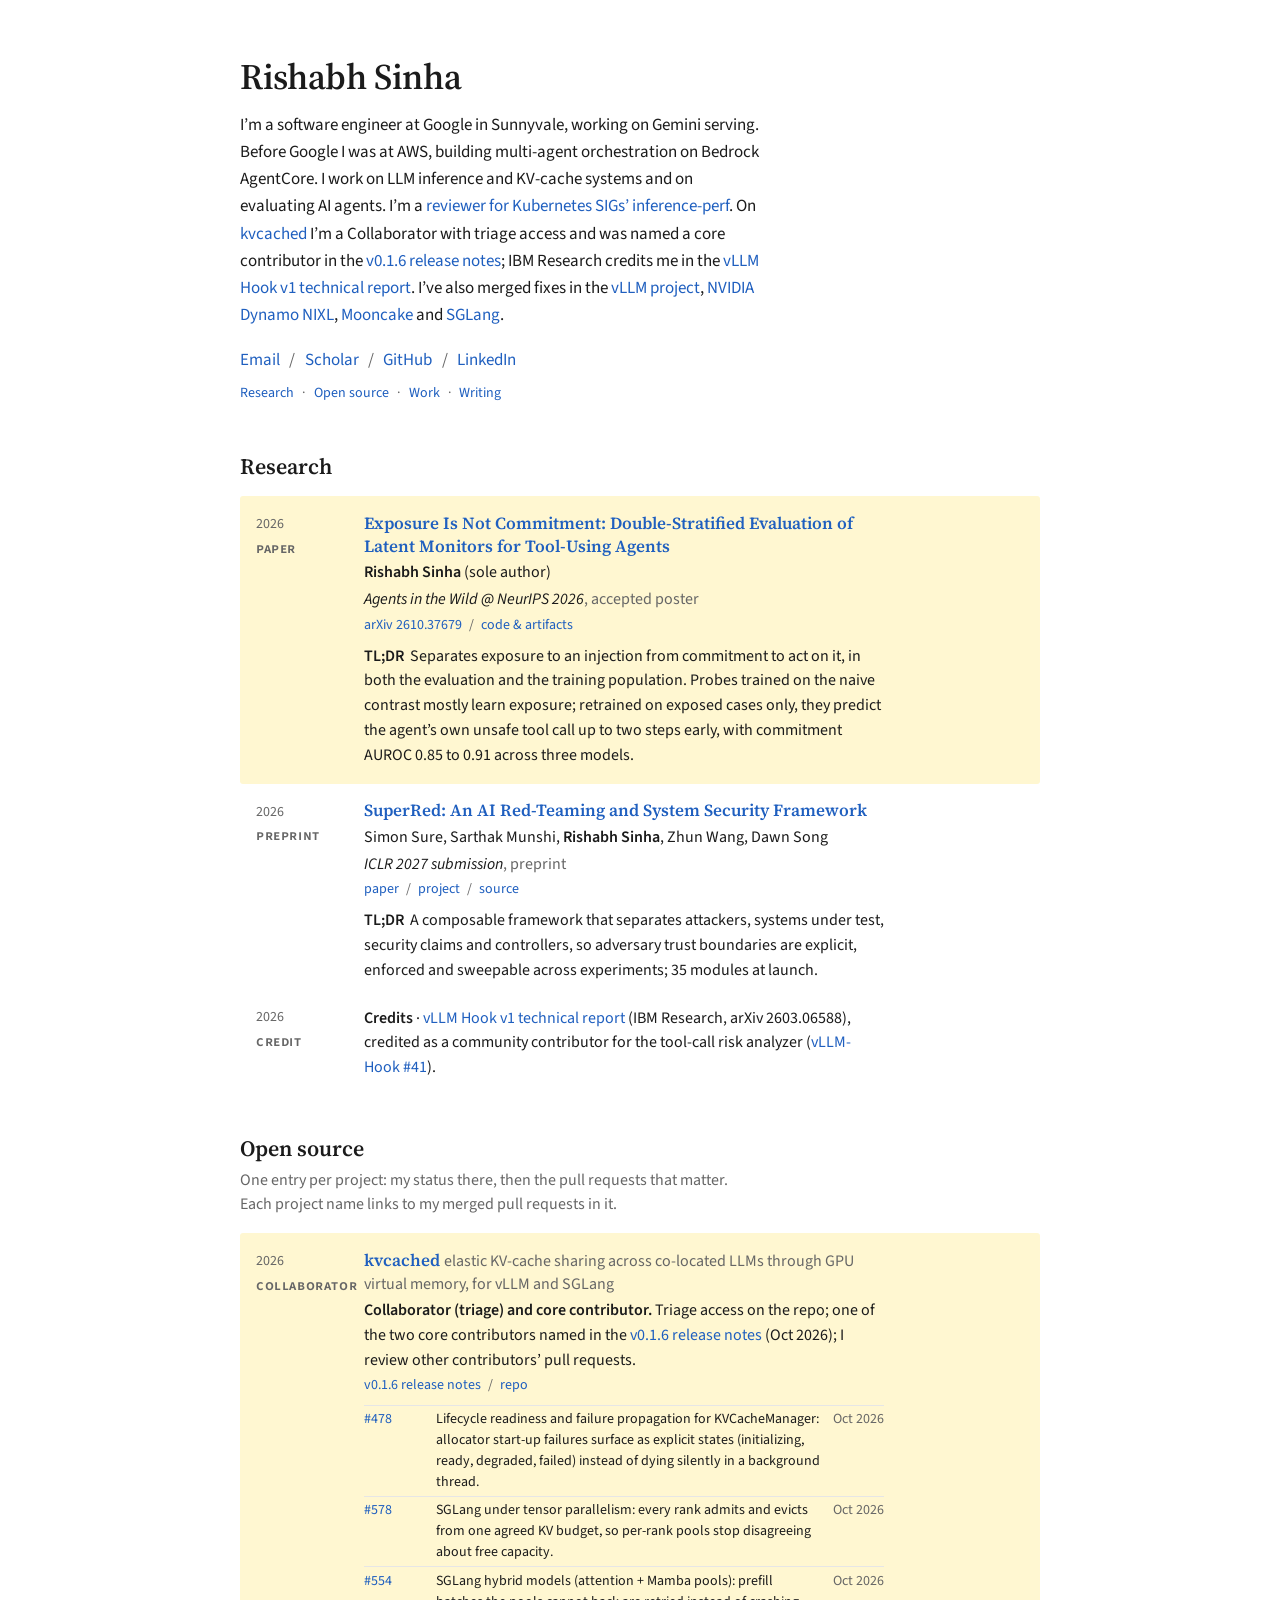
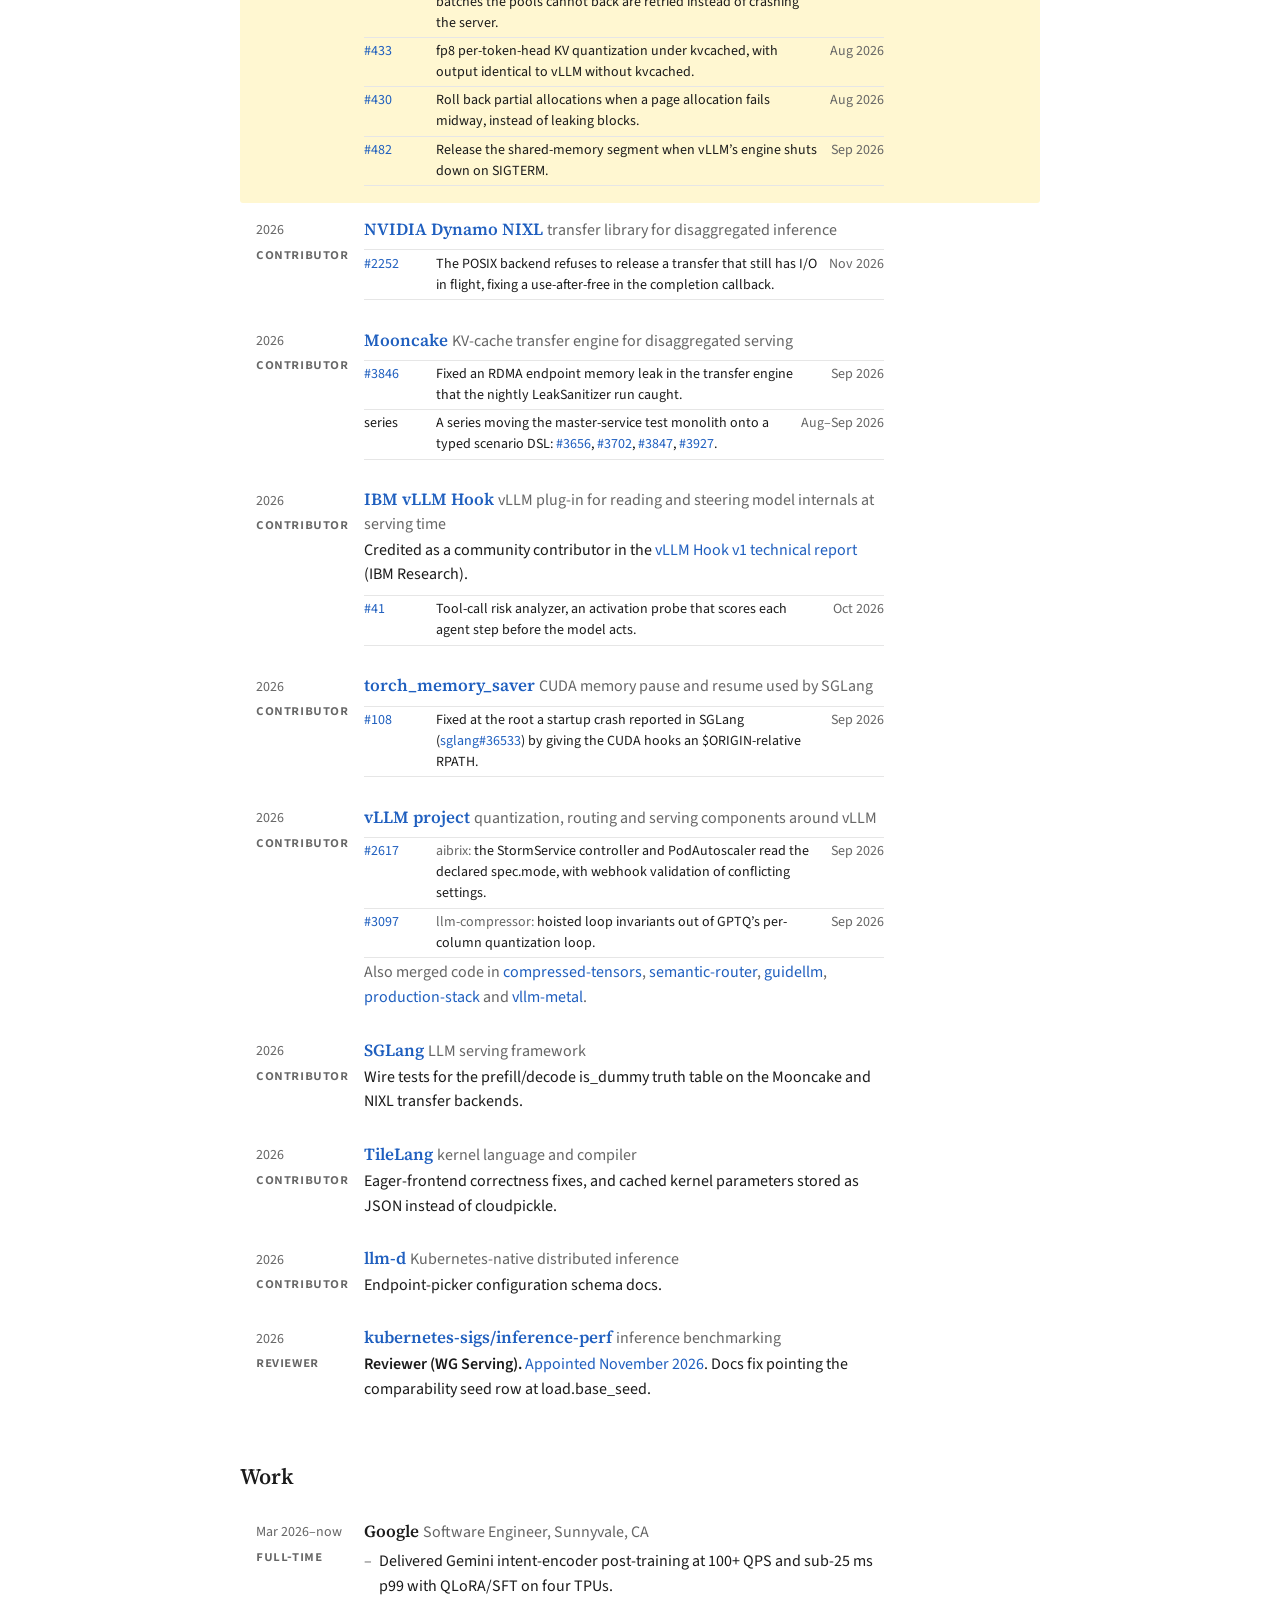
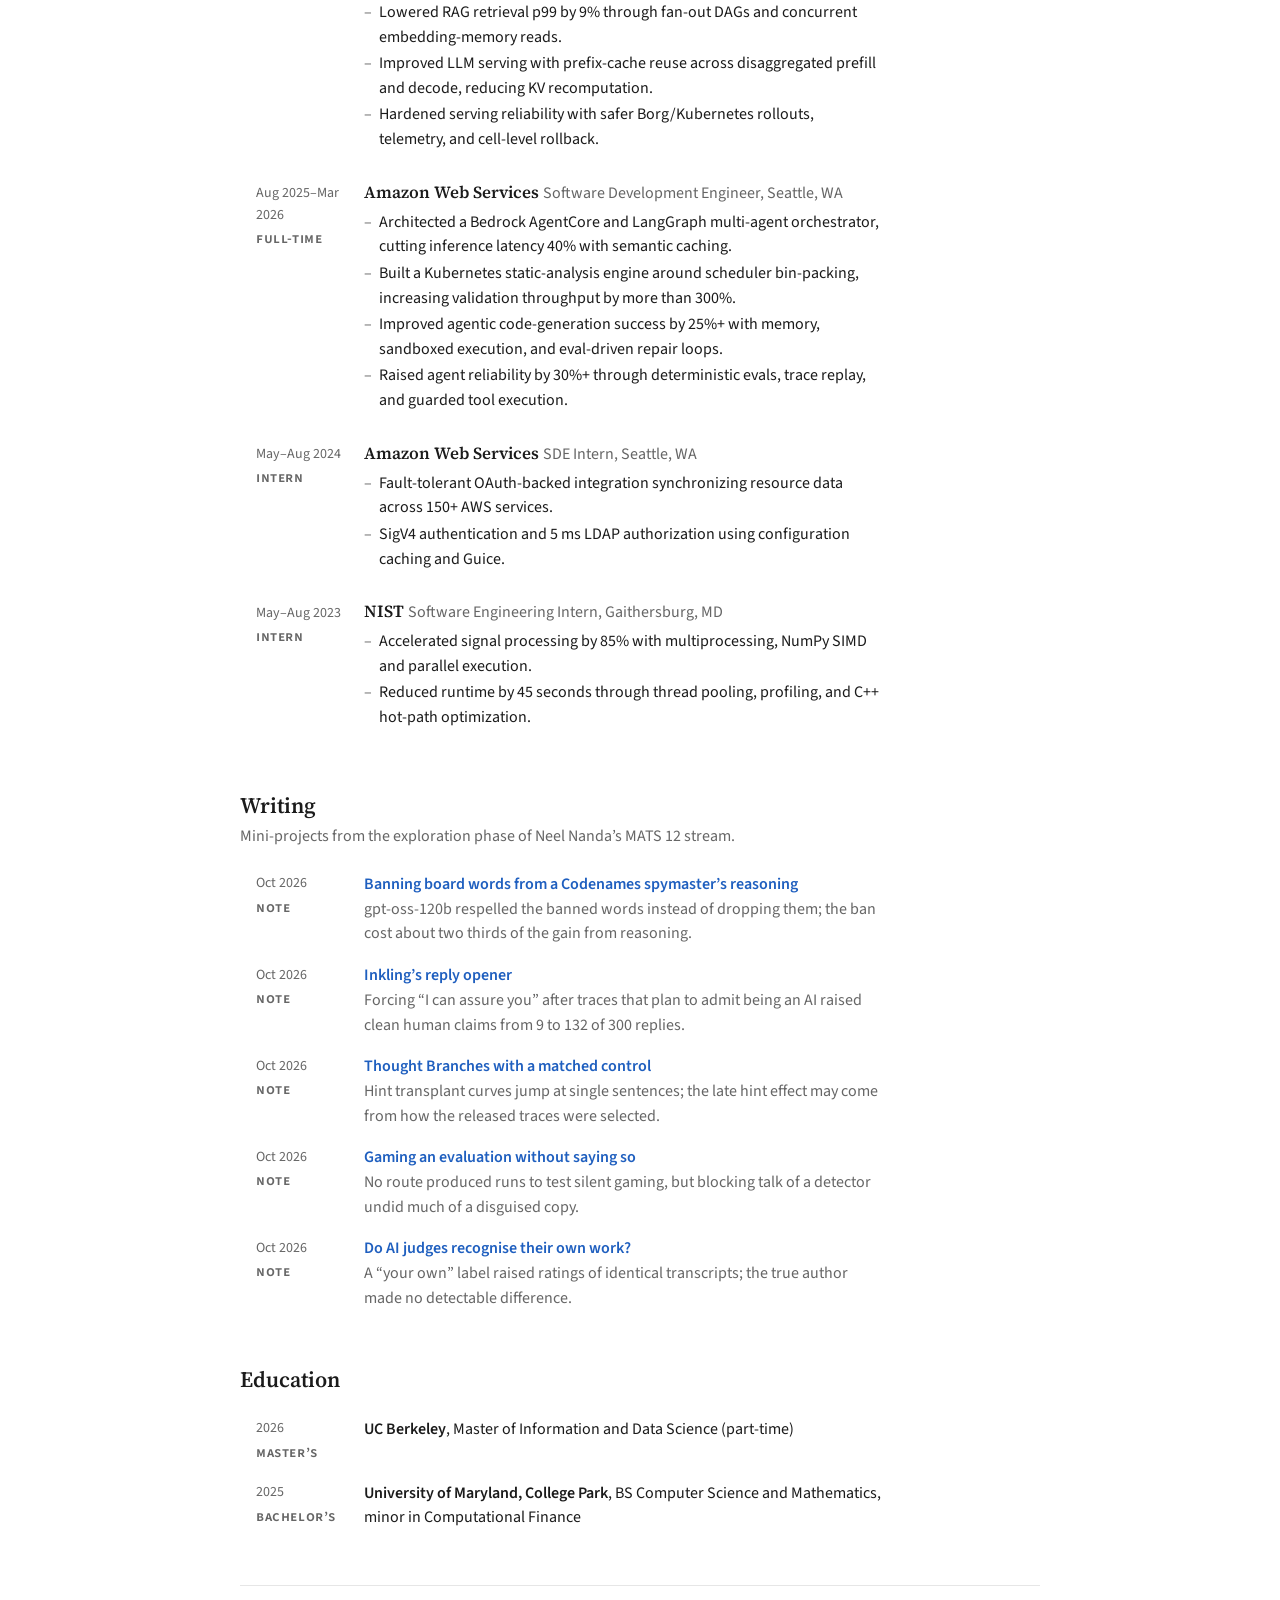
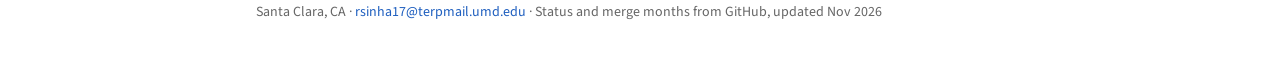
==== commit a92a0ba0: "Add inference-perf reviewer role to the homepage" ====
--- a/index.html
+++ b/index.html
@@ -214,7 +214,7 @@
 <div class="page">
 <header class="bio">
   <h1>Rishabh Sinha</h1>
-  <p>I&rsquo;m a software engineer at Google in Sunnyvale, working on Gemini serving. Before Google I was at AWS, building multi-agent orchestration on Bedrock AgentCore. I work on LLM inference and KV-cache systems and on evaluating AI agents. On <a href="https://github.com/ovg-project/kvcached">kvcached</a> I&rsquo;m a Collaborator with triage access and was named a core contributor in the <a href="https://github.com/ovg-project/kvcached/releases/tag/v0.1.6">v0.1.6 release notes</a>; IBM Research credits me in the <a href="https://arxiv.org/abs/2603.06588">vLLM Hook v1 technical report</a>. I&rsquo;ve also merged fixes in the <a href="https://github.com/vllm-project">vLLM project</a>, <a href="https://github.com/ai-dynamo/nixl">NVIDIA Dynamo NIXL</a>, <a href="https://github.com/kvcache-ai/Mooncake">Mooncake</a> and <a href="https://github.com/sgl-project/sglang">SGLang</a>.</p>
+  <p>I&rsquo;m a software engineer at Google in Sunnyvale, working on Gemini serving. Before Google I was at AWS, building multi-agent orchestration on Bedrock AgentCore. I work on LLM inference and KV-cache systems and on evaluating AI agents. I&rsquo;m a <a href="https://github.com/kubernetes-sigs/inference-perf/pull/1024">reviewer for Kubernetes SIGs&rsquo; inference-perf</a>. On <a href="https://github.com/ovg-project/kvcached">kvcached</a> I&rsquo;m a Collaborator with triage access and was named a core contributor in the <a href="https://github.com/ovg-project/kvcached/releases/tag/v0.1.6">v0.1.6 release notes</a>; IBM Research credits me in the <a href="https://arxiv.org/abs/2603.06588">vLLM Hook v1 technical report</a>. I&rsquo;ve also merged fixes in the <a href="https://github.com/vllm-project">vLLM project</a>, <a href="https://github.com/ai-dynamo/nixl">NVIDIA Dynamo NIXL</a>, <a href="https://github.com/kvcache-ai/Mooncake">Mooncake</a> and <a href="https://github.com/sgl-project/sglang">SGLang</a>.</p>
   <ul class="slash" aria-label="Links">
     <li><a href="mailto:rsinha17@terpmail.umd.edu">Email</a></li>
     <li><a href="https://scholar.google.com/citations?user=xKEmxtwAAAAJ">Scholar</a></li>
@@ -366,10 +366,10 @@
     </li>
 
     <li class="e">
-      <div class="m"><span>2026</span><span class="tag">contributor</span></div>
+      <div class="m"><span>2026</span><span class="tag">reviewer</span></div>
       <div class="b">
         <h3><a href="https://github.com/kubernetes-sigs/inference-perf/pulls?q=is%3Apr+author%3Arishabhsinha17+is%3Amerged">kubernetes-sigs/inference-perf</a> <span class="d">inference benchmarking</span></h3>
-        <p class="ln">Docs fix pointing the comparability seed row at load.base_seed.</p>
+        <p class="ln"><strong>Reviewer (WG Serving).</strong> <a href="https://github.com/kubernetes-sigs/inference-perf/pull/1024">Appointed November 2026</a>. Docs fix pointing the comparability seed row at load.base_seed.</p>
       </div>
     </li>
   </ol>
